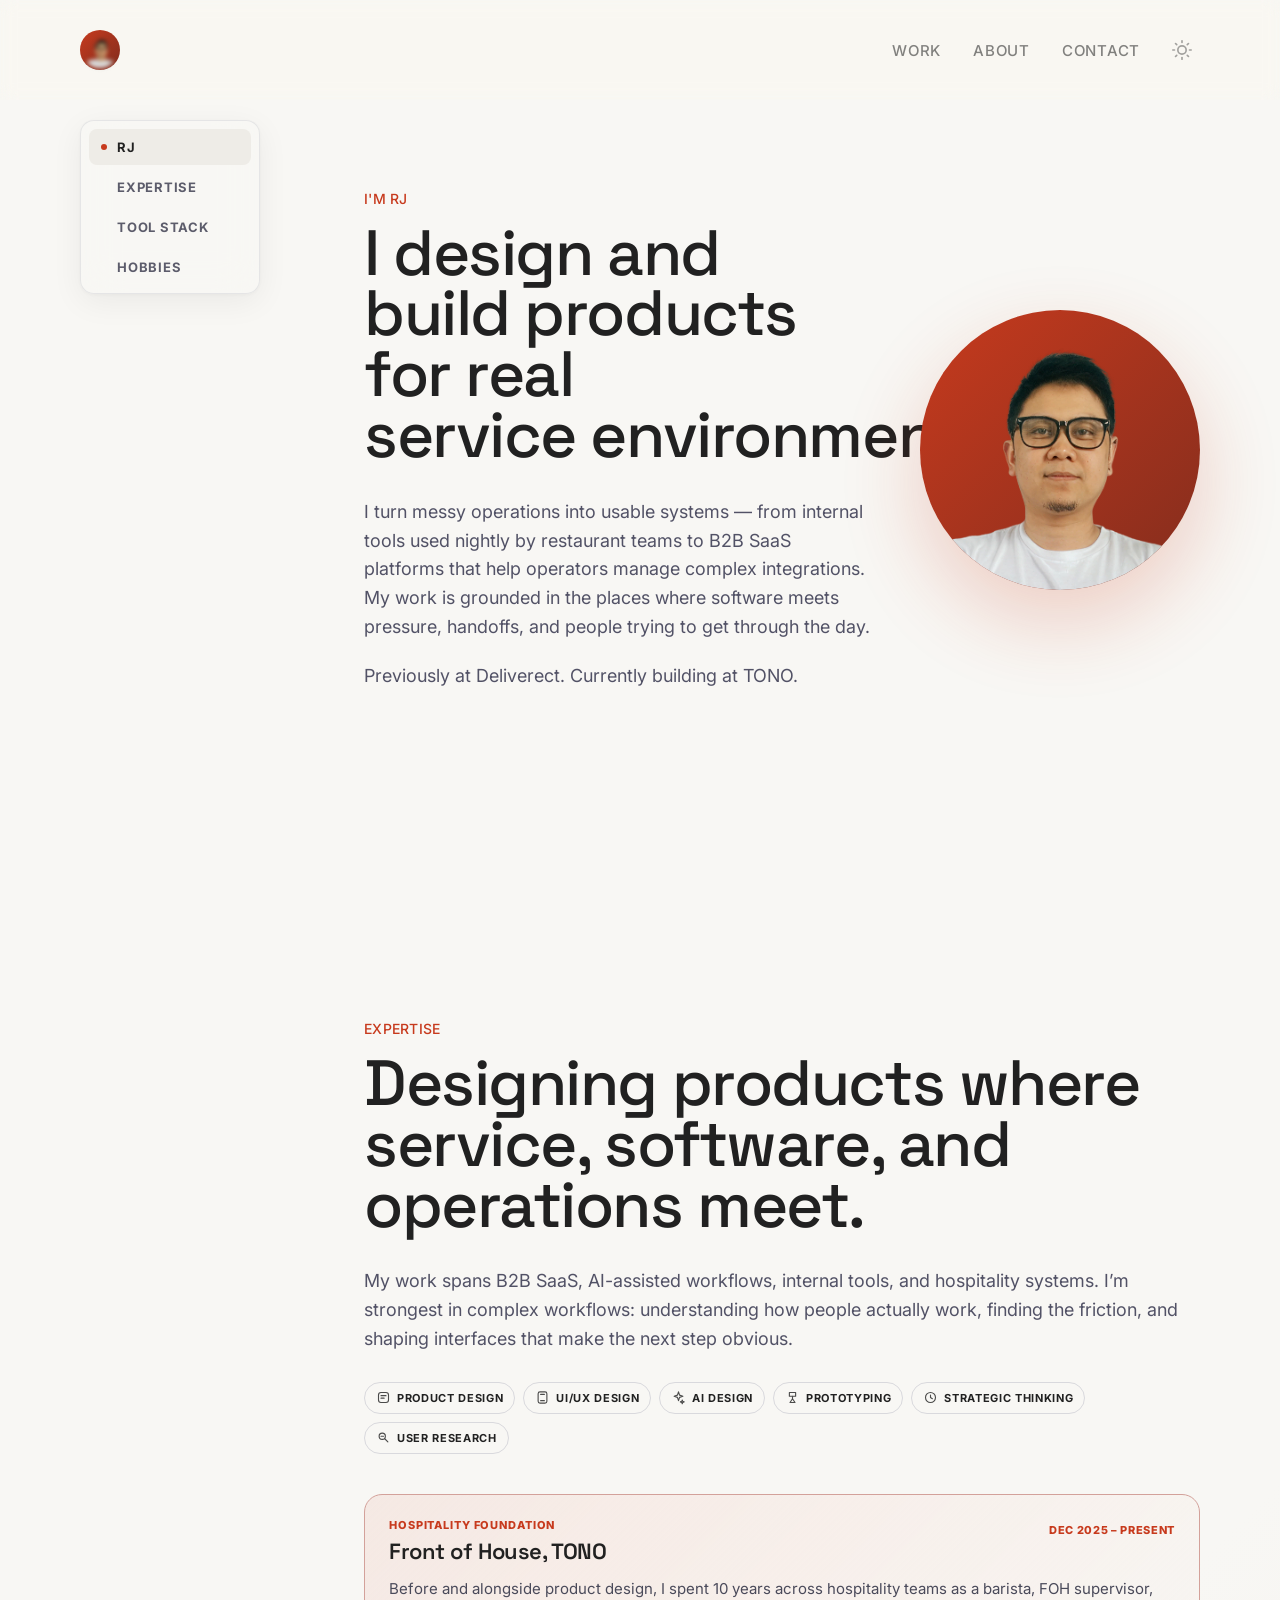
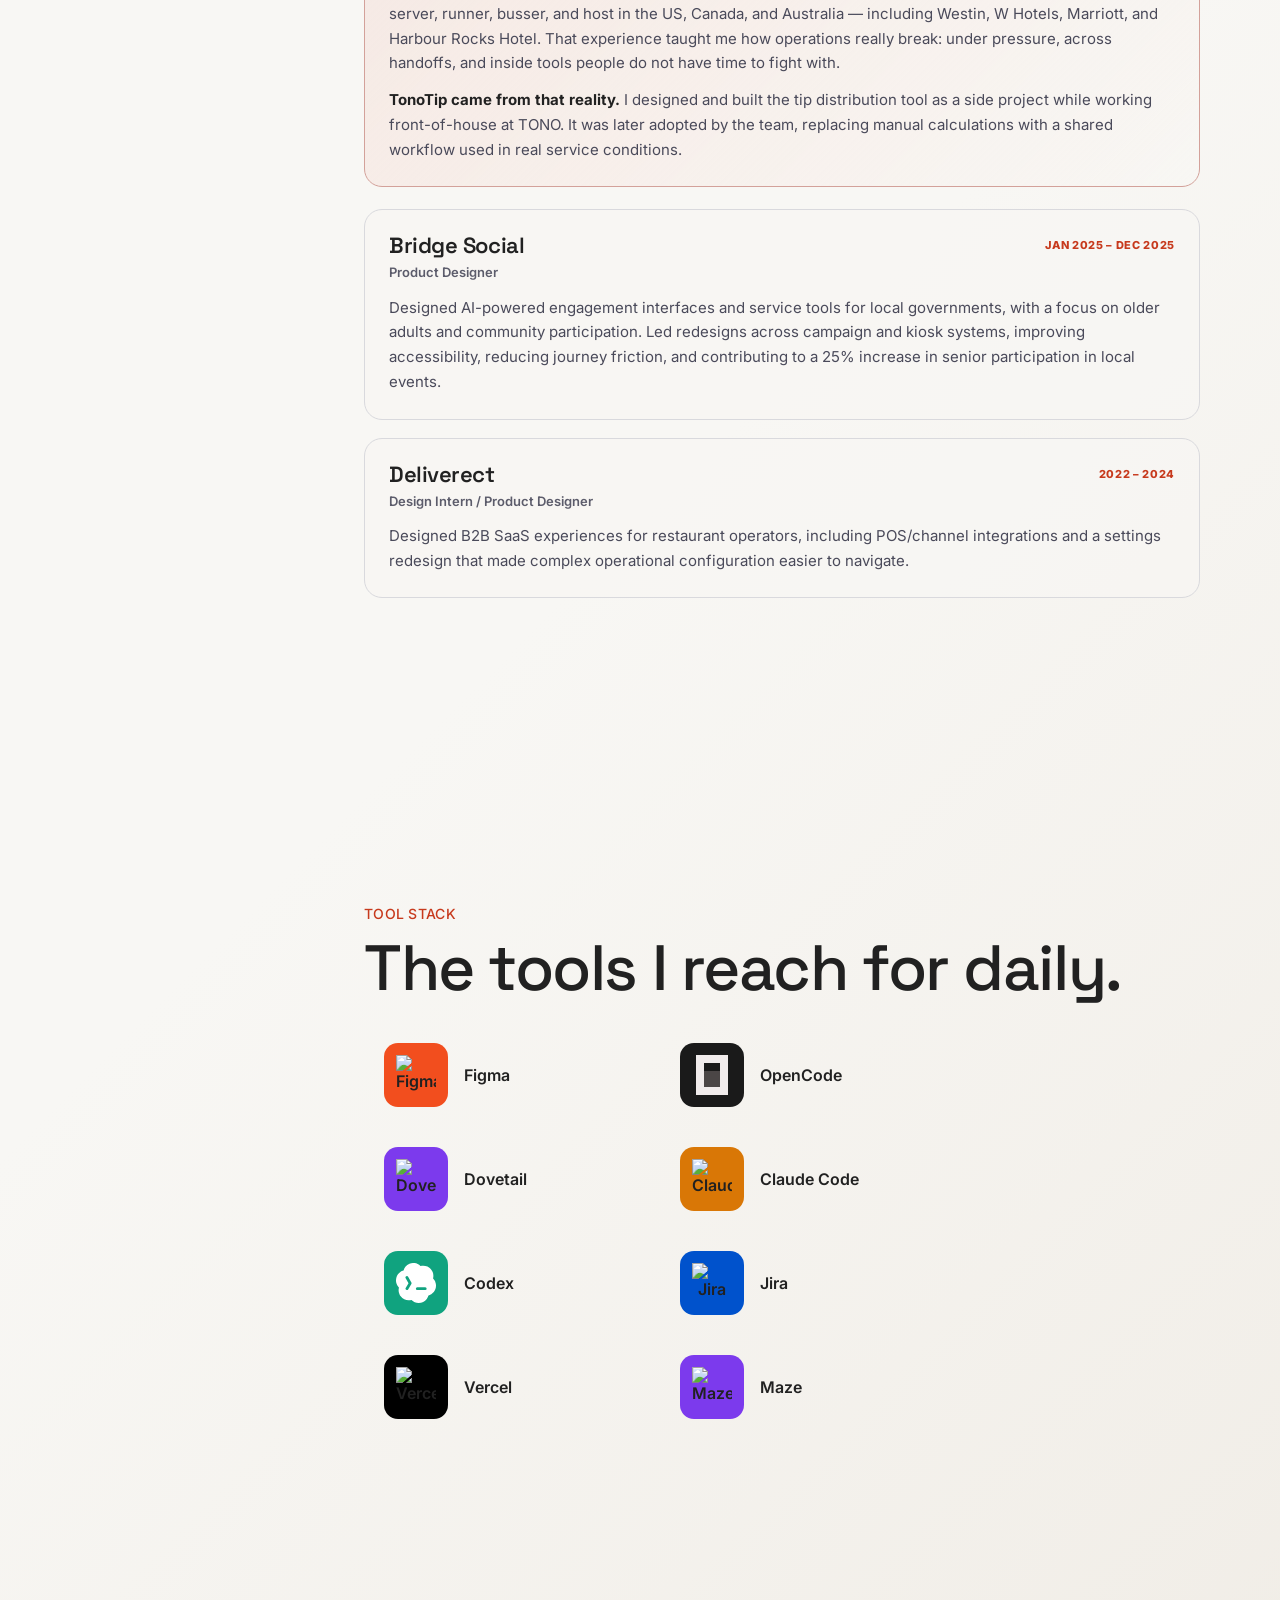
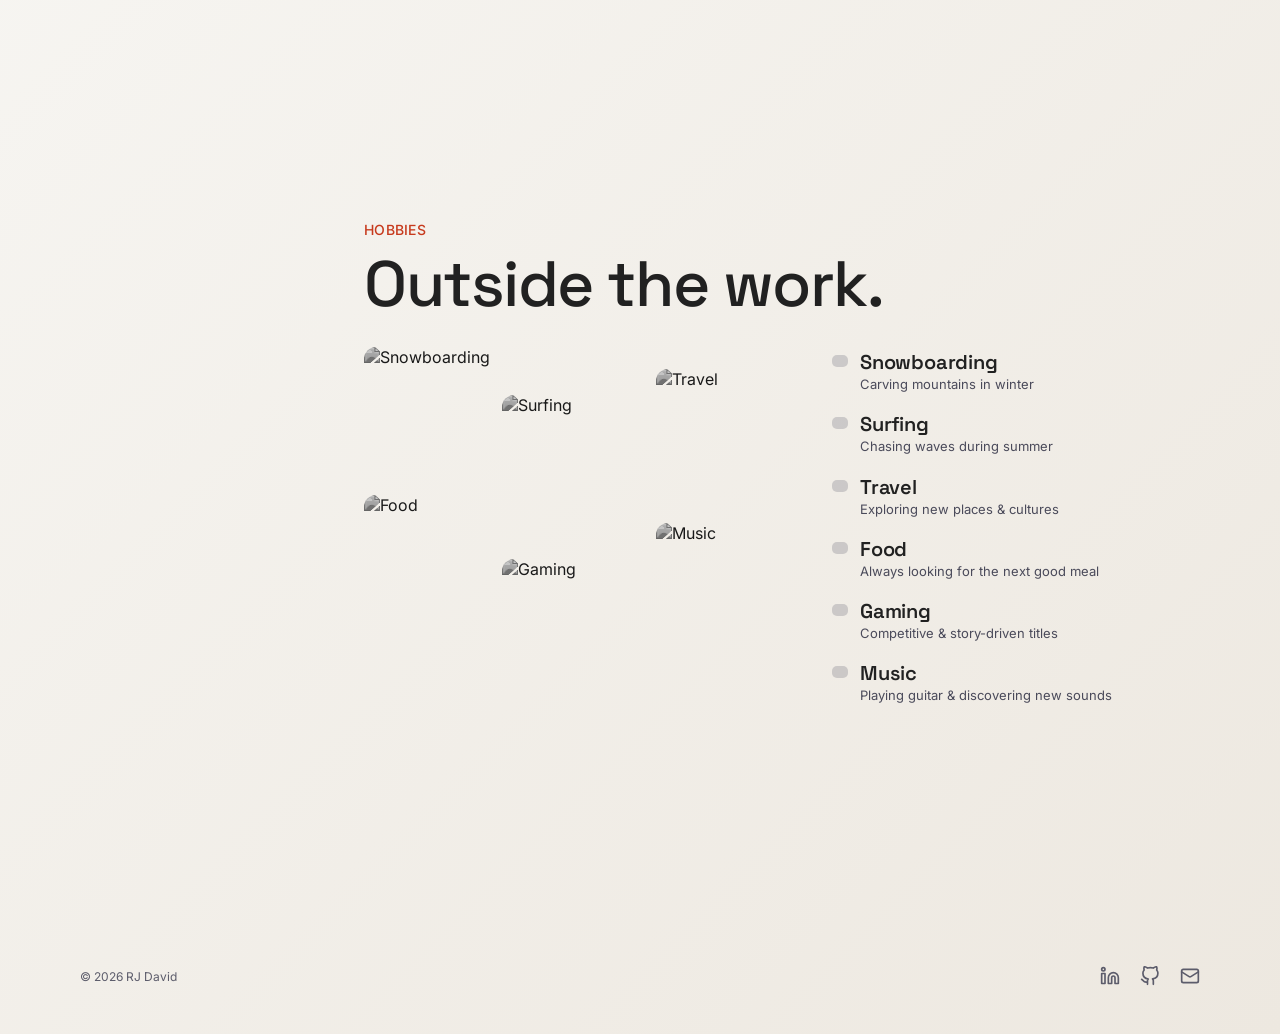
==== about.html @ e8fc6c27 "Add hero wave and blurred about avatar" ====
<!doctype html>
<html lang="en">
<head>
  <meta charset="UTF-8">
  <meta name="viewport" content="width=device-width, initial-scale=1.0">
  <link rel="icon" href="favicon.svg" type="image/svg+xml">
  <title>About — RJ David</title>
  <link rel="preconnect" href="https://fonts.googleapis.com">
  <link href="https://fonts.googleapis.com/css2?family=Space+Grotesk:wght@400;500;700&family=Inter:wght@400;500;600&display=swap" rel="stylesheet">
  <link rel="stylesheet" href="styles.css">
</head>
<body>
  <div class="page-transition" id="pageTransition"></div>

  <nav>
    <a href="index.html" class="nav-avatar nav-avatar-blur" aria-label="Home"><img src="Headshot2.png" alt="RJ David" class="avatar-img"></a>
    <div class="nav-right">
      <ul class="nav-links">
        <li><a href="index.html#work">Work</a></li>
        <li><a href="about.html">About</a></li>
        <li><a href="contact.html">Contact</a></li>
      </ul>
      <button class="theme-toggle" aria-label="Toggle theme">
        <svg class="tt-sun" viewBox="0 0 24 24"><circle cx="12" cy="12" r="5"/><line x1="12" y1="1" x2="12" y2="3"/><line x1="12" y1="21" x2="12" y2="23"/><line x1="1" y1="12" x2="3" y2="12"/><line x1="21" y1="12" x2="23" y2="12"/><line x1="5.64" y1="5.64" x2="4.22" y2="4.22"/><line x1="18.36" y1="5.64" x2="19.78" y2="4.22"/><line x1="5.64" y1="18.36" x2="4.22" y2="19.78"/><line x1="18.36" y1="18.36" x2="19.78" y2="19.78"/></svg>
        <svg class="tt-moon" viewBox="0 0 24 24"><path d="M21 12.79A9 9 0 1 1 11.21 3 7 7 0 0 0 21 12.79z"/></svg>
      </button>
    </div>
  </nav>

  <aside class="sidebar" id="sidebar">
    <div class="sidebar-tabs">
      <button class="tab-item active" data-section="rj">
        <span class="tab-dot"></span>
        RJ
      </button>
      <button class="tab-item" data-section="expertise">
        <span class="tab-dot"></span>
        Expertise
      </button>
      <button class="tab-item" data-section="tool-stack">
        <span class="tab-dot"></span>
        Tool stack
      </button>
      <button class="tab-item" data-section="hobbies">
        <span class="tab-dot"></span>
        Hobbies
      </button>
    </div>
  </aside>
  <div class="sidebar-overlay" id="sidebarOverlay"></div>

  <button class="hamburger" id="hamburger" aria-label="Menu">
    <span></span>
    <span></span>
    <span></span>
  </button>

  <main class="about-content">
    <section id="rj" class="about-section active">
      <div class="about-section-inner about-intro-layout">
        <div class="about-intro-copy">
          <p class="eyebrow reveal">I'm RJ</p>
          <h1 class="about-headline reveal">I design and build products for real service&nbsp;environments.</h1>
          <div class="about-body reveal">
            <p>I turn messy operations into usable systems — from internal tools used nightly by restaurant teams to B2B SaaS platforms that help operators manage complex integrations. My work is grounded in the places where software meets pressure, handoffs, and people trying to get through the day.</p>
            <p>Previously at Deliverect. Currently building at TONO.</p>
          </div>
        </div>
        <div class="about-portrait reveal" aria-hidden="true">
          <img src="Headshot2.png" alt="" class="about-portrait-img">
        </div>
      </div>
    </section>

    <section id="expertise" class="about-section">
      <div class="about-section-inner">
        <p class="eyebrow reveal">Expertise</p>
        <h2 class="section-headline reveal">Designing products where service, software, and operations meet.</h2>
        <div class="about-body reveal">
          <p>My work spans B2B SaaS, AI-assisted workflows, internal tools, and hospitality systems. I’m strongest in complex workflows: understanding how people actually work, finding the friction, and shaping interfaces that make the next step obvious.</p>
        </div>
        <div class="expertise-pills reveal" aria-label="Expertise areas">
          <span class="expertise-pill"><svg class="expertise-pill-icon" viewBox="0 0 24 24" aria-hidden="true"><rect x="4" y="4" width="16" height="16" rx="4"/><path d="M8 9h8M8 13h5"/></svg>Product Design</span>
          <span class="expertise-pill"><svg class="expertise-pill-icon" viewBox="0 0 24 24" aria-hidden="true"><rect x="5" y="3" width="14" height="18" rx="3"/><path d="M9 7h6M9 17h6"/></svg>UI/UX Design</span>
          <span class="expertise-pill"><svg class="expertise-pill-icon" viewBox="0 0 24 24" aria-hidden="true"><path d="M12 3l1.7 5.2L19 10l-5.3 1.8L12 17l-1.7-5.2L5 10l5.3-1.8L12 3z"/><path d="M18 16l.7 2.1L21 19l-2.3.9L18 22l-.7-2.1L15 19l2.3-.9L18 16z"/></svg>AI Design</span>
          <span class="expertise-pill"><svg class="expertise-pill-icon" viewBox="0 0 24 24" aria-hidden="true"><path d="M7 4h10v6H7z"/><path d="M12 10v4M8 20h8M12 14l-4 6M12 14l4 6"/></svg>Prototyping</span>
          <span class="expertise-pill"><svg class="expertise-pill-icon" viewBox="0 0 24 24" aria-hidden="true"><circle cx="12" cy="12" r="8"/><path d="M12 8v4l3 2"/></svg>Strategic Thinking</span>
          <span class="expertise-pill"><svg class="expertise-pill-icon" viewBox="0 0 24 24" aria-hidden="true"><circle cx="10" cy="10" r="5"/><path d="M14 14l5 5M8 10h4"/></svg>User Research</span>
        </div>
        <aside class="hospitality-card reveal">
          <div class="experience-topline">
            <div>
              <p class="experience-kicker">Hospitality Foundation</p>
              <h3>Front of House, TONO</h3>
            </div>
            <span class="experience-date">Dec 2025 – Present</span>
          </div>
          <p>Before and alongside product design, I spent 10 years across hospitality teams as a barista, FOH supervisor, server, runner, busser, and host in the US, Canada, and Australia — including Westin, W Hotels, Marriott, and Harbour Rocks Hotel. That experience taught me how operations really break: under pressure, across handoffs, and inside tools people do not have time to fight with.</p>
          <p><strong>TonoTip came from that reality.</strong> I designed and built the tip distribution tool as a side project while working front-of-house at TONO. It was later adopted by the team, replacing manual calculations with a shared workflow used in real service conditions.</p>
        </aside>
        <div class="experience-stack reveal">
          <article class="experience-card">
            <div class="experience-topline">
              <div>
                <h3>Bridge Social</h3>
                <p class="experience-role">Product Designer</p>
              </div>
              <span class="experience-date">Jan 2025 – Dec 2025</span>
            </div>
            <p>Designed AI-powered engagement interfaces and service tools for local governments, with a focus on older adults and community participation. Led redesigns across campaign and kiosk systems, improving accessibility, reducing journey friction, and contributing to a 25% increase in senior participation in local events.</p>
          </article>
          <article class="experience-card">
            <div class="experience-topline">
              <div>
                <h3>Deliverect</h3>
                <p class="experience-role">Design Intern / Product Designer</p>
              </div>
              <span class="experience-date">2022 – 2024</span>
            </div>
            <p>Designed B2B SaaS experiences for restaurant operators, including POS/channel integrations and a settings redesign that made complex operational configuration easier to navigate.</p>
          </article>
        </div>
      </div>
    </section>

    <section id="tool-stack" class="about-section">
      <div class="about-section-inner">
        <p class="eyebrow reveal">Tool stack</p>
        <h2 class="section-headline reveal">The tools I reach for daily.</h2>
        <div class="tool-grid reveal">
          <div class="tool-card">
            <span class="tool-icon-bg" style="background:#F24E1E">
              <img class="tool-icon" src="https://cdn.simpleicons.org/figma/fff" alt="Figma">
            </span>
            <span>Figma</span>
          </div>
          <div class="tool-card">
            <span class="tool-icon-bg" style="background:#1A1A1A">
              <img src="opencode-logo-dark.svg" class="tool-icon" alt="OpenCode">
            </span>
            <span>OpenCode</span>
          </div>
          <div class="tool-card">
            <span class="tool-icon-bg" style="background:#7C3AED">
              <img class="tool-icon" src="https://cdn.simpleicons.org/dovetail/fff" alt="Dovetail">
            </span>
            <span>Dovetail</span>
          </div>
          <div class="tool-card">
            <span class="tool-icon-bg" style="background:#D97706">
              <img class="tool-icon" src="https://cdn.simpleicons.org/claude/fff" alt="Claude Code">
            </span>
            <span>Claude Code</span>
          </div>
          <div class="tool-card">
            <span class="tool-icon-bg" style="background:#10a37f">
              <svg class="tool-icon" viewBox="0 0 24 24" fill="none">
                <path fill="#fff" fill-rule="evenodd" clip-rule="evenodd" d="M8.086.457a6.105 6.105 0 013.046-.415c1.333.153 2.521.72 3.564 1.7a.117.117 0 00.107.029c1.408-.346 2.762-.224 4.061.366l.063.03.154.076c1.357.703 2.33 1.77 2.918 3.198.278.679.418 1.388.421 2.126a5.655 5.655 0 01-.18 1.631.167.167 0 00.04.155 5.982 5.982 0 011.578 2.891c.385 1.901-.01 3.615-1.183 5.14l-.182.22a6.063 6.063 0 01-2.934 1.851.162.162 0 00-.108.102c-.255.736-.511 1.364-.987 1.992-1.199 1.582-2.962 2.462-4.948 2.451-1.583-.008-2.986-.587-4.21-1.736a.145.145 0 00-.14-.032c-.518.167-1.04.191-1.604.185a5.924 5.924 0 01-2.595-.622 6.058 6.058 0 01-2.146-1.781c-.203-.269-.404-.522-.551-.821a7.74 7.74 0 01-.495-1.283 6.11 6.11 0 01-.017-3.064.166.166 0 00.008-.074.115.115 0 00-.037-.064 5.958 5.958 0 01-1.38-2.202 5.196 5.196 0 01-.333-1.589 6.915 6.915 0 01.188-2.132c.45-1.484 1.309-2.648 2.577-3.493.282-.188.55-.334.802-.438.286-.12.573-.22.861-.304a.129.129 0 00.087-.087A6.016 6.016 0 015.635 2.31C6.315 1.464 7.132.846 8.086.457zm-.804 7.85a.848.848 0 00-1.473.842l1.694 2.965-1.688 2.848a.849.849 0 001.46.864l1.94-3.272a.849.849 0 00.007-.854l-1.94-3.393zm5.446 6.24a.849.849 0 000 1.695h4.848a.849.849 0 000-1.696h-4.848z"/>
              </svg>
            </span>
            <span>Codex</span>
          </div>
          <div class="tool-card">
            <span class="tool-icon-bg" style="background:#0052CC">
              <img class="tool-icon" src="https://cdn.simpleicons.org/jira/fff" alt="Jira">
            </span>
            <span>Jira</span>
          </div>
          <div class="tool-card">
            <span class="tool-icon-bg" style="background:#000">
              <img class="tool-icon" src="https://cdn.simpleicons.org/vercel/fff" alt="Vercel">
            </span>
            <span>Vercel</span>
          </div>
          <div class="tool-card">
            <span class="tool-icon-bg" style="background:#7C3AED">
              <img class="tool-icon" src="https://cdn.simpleicons.org/maze/fff" alt="Maze">
            </span>
            <span>Maze</span>
          </div>
        </div>
      </div>
    </section>

    <section id="hobbies" class="about-section">
      <div class="about-section-inner about-section-inner--wide">
        <p class="eyebrow reveal">Hobbies</p>
        <h2 class="section-headline reveal">Outside the work.</h2>
        <div class="hobby-grid-wrapper reveal">
          <!-- Photo grid -->
          <div class="hobby-photo-grid" id="hobbyGrid">
            <div class="hobby-col">
              <div class="hobby-card" data-id="hobby-1">
                <img src="https://picsum.photos/seed/snowboarding/400/500" alt="Snowboarding" class="hobby-img" loading="lazy">
              </div>
              <div class="hobby-card" data-id="hobby-4">
                <img src="https://picsum.photos/seed/food/400/500" alt="Food" class="hobby-img" loading="lazy">
              </div>
            </div>
            <div class="hobby-col hobby-col--offset1">
              <div class="hobby-card" data-id="hobby-2">
                <img src="https://picsum.photos/seed/surfing/400/500" alt="Surfing" class="hobby-img" loading="lazy">
              </div>
              <div class="hobby-card" data-id="hobby-5">
                <img src="https://picsum.photos/seed/gaming/400/500" alt="Gaming" class="hobby-img" loading="lazy">
              </div>
            </div>
            <div class="hobby-col hobby-col--offset2">
              <div class="hobby-card" data-id="hobby-3">
                <img src="https://picsum.photos/seed/travel/400/500" alt="Travel" class="hobby-img" loading="lazy">
              </div>
              <div class="hobby-card" data-id="hobby-6">
                <img src="https://picsum.photos/seed/music/400/500" alt="Music" class="hobby-img" loading="lazy">
              </div>
            </div>
          </div>
          <!-- Hobby list -->
          <div class="hobby-list" id="hobbyList">
            <div class="hobby-row" data-id="hobby-1">
              <span class="hobby-dot"></span>
              <div class="hobby-row-text">
                <span class="hobby-name">Snowboarding</span>
                <p class="hobby-desc">Carving mountains in winter</p>
              </div>
            </div>
            <div class="hobby-row" data-id="hobby-2">
              <span class="hobby-dot"></span>
              <div class="hobby-row-text">
                <span class="hobby-name">Surfing</span>
                <p class="hobby-desc">Chasing waves during summer</p>
              </div>
            </div>
            <div class="hobby-row" data-id="hobby-3">
              <span class="hobby-dot"></span>
              <div class="hobby-row-text">
                <span class="hobby-name">Travel</span>
                <p class="hobby-desc">Exploring new places &amp; cultures</p>
              </div>
            </div>
            <div class="hobby-row" data-id="hobby-4">
              <span class="hobby-dot"></span>
              <div class="hobby-row-text">
                <span class="hobby-name">Food</span>
                <p class="hobby-desc">Always looking for the next good meal</p>
              </div>
            </div>
            <div class="hobby-row" data-id="hobby-5">
              <span class="hobby-dot"></span>
              <div class="hobby-row-text">
                <span class="hobby-name">Gaming</span>
                <p class="hobby-desc">Competitive &amp; story-driven titles</p>
              </div>
            </div>
            <div class="hobby-row" data-id="hobby-6">
              <span class="hobby-dot"></span>
              <div class="hobby-row-text">
                <span class="hobby-name">Music</span>
                <p class="hobby-desc">Playing guitar &amp; discovering new sounds</p>
              </div>
            </div>
          </div>
        </div>
      </div>
    </section>
  </main>

  <footer>
    <p class="footer-copy">© 2026 RJ David</p>
    <div class="footer-links">
      <a href="https://www.linkedin.com/in/rj-david/" target="_blank" aria-label="LinkedIn">
        <svg viewBox="0 0 24 24" fill="none" stroke="currentColor" stroke-width="2" stroke-linecap="round" stroke-linejoin="round"><path d="M16 8a6 6 0 0 1 6 6v7h-4v-7a2 2 0 0 0-2-2 2 2 0 0 0-2 2v7h-4v-7a6 6 0 0 1 6-6z"/><rect x="2" y="9" width="4" height="12"/><circle cx="4" cy="4" r="2"/></svg>
      </a>
      <a href="https://github.com/rjdavid23" target="_blank" aria-label="GitHub">
        <svg viewBox="0 0 24 24" fill="none" stroke="currentColor" stroke-width="2" stroke-linecap="round" stroke-linejoin="round"><path d="M9 19c-5 1.5-5-2.5-7-3m14 6v-3.87a3.37 3.37 0 0 0-.94-2.61c3.14-.35 6.44-1.54 6.44-7A5.44 5.44 0 0 0 20 4.77 5.07 5.07 0 0 0 19.91 1S18.73.65 16 2.48a13.38 13.38 0 0 0-7 0C6.27.65 5.09 1 5.09 1A5.07 5.07 0 0 0 5 4.77a5.44 5.44 0 0 0-1.5 3.78c0 5.42 3.3 6.61 6.44 7A3.37 3.37 0 0 0 9 18.13V22"/></svg>
      </a>
      <a href="mailto:rj.david@ymail.com" aria-label="Email">
        <svg viewBox="0 0 24 24" fill="none" stroke="currentColor" stroke-width="2" stroke-linecap="round" stroke-linejoin="round"><rect x="2" y="4" width="20" height="16" rx="2"/><path d="m22 7-8.97 5.7a1.94 1.94 0 0 1-2.06 0L2 7"/></svg>
      </a>
    </div>
  </footer>

  <script src="main.js"></script>
</body>
</html>
---- styles.css ----
*, *::before, *::after { box-sizing: border-box; margin: 0; padding: 0; }
:root {
  --primary: #17171c;
  --cohere-black: #0a0a0c;
  --ink: #212121;
  --canvas: #f8f7f4;
  --soft-stone: #eeece7;
  --pale-green: #edfce9;
  --hairline: #d9d9dd;
  --card-border: #f2f2f2;
  --muted: #5c5c6b;
  --slate: #525266;
  --body-muted: #4a4a5a;
  --coral: #c73a1d;
  --on-primary: #ffffff;
  --bg-gradient: linear-gradient(315deg, #ede8e0 0%, transparent 50%);
  --font-display: 'Space Grotesk', 'Inter', system-ui, sans-serif;
  --font-ui: 'Inter', system-ui, sans-serif;
}
[data-theme="dark"] {
  --primary: #e0e0e6;
  --ink: #e8e8ed;
  --canvas: #0d0d0f;
  --soft-stone: #1a1a1e;
  --pale-green: #0a1a14;
  --hairline: #2a2a2e;
  --card-border: #2a2a2e;
  --muted: #9c9cab;
  --slate: #8a8a9e;
  --body-muted: #a0a0b0;
  --coral: #ff5a3a;
  --on-primary: #0d0d0f;
  --bg-gradient: linear-gradient(315deg, #1a1a24 0%, transparent 50%);
}
html { scroll-behavior: smooth; }
body { font-family: var(--font-ui); background-color: var(--canvas); background-image: var(--bg-gradient); color: var(--ink); min-height: 100vh; -webkit-font-smoothing: antialiased; }
::selection { background: var(--primary); color: var(--on-primary); }
a { color: inherit; text-decoration: none; }

.page-transition { position: fixed; inset: 0; background: var(--cohere-black); z-index: 9999; transform: scaleY(0); transform-origin: center; pointer-events: none; }
.page-transition.active { animation: page-in 0.35s cubic-bezier(0.34, 1.56, 0.64, 1) forwards; }
@keyframes page-in { 0% { transform: scaleY(0); } 100% { transform: scaleY(1); } }
nav { position: fixed; top: 0; left: 0; right: 0; z-index: 100; height: 100px; display: flex; align-items: center; justify-content: space-between; padding: 0 80px; background: color-mix(in srgb, var(--canvas) 3%, transparent); backdrop-filter: blur(8px) saturate(180%); -webkit-backdrop-filter: blur(8px) saturate(180%); }
.nav-avatar { display: flex; align-items: center; justify-content: center; width: 40px; height: 40px; border-radius: 50%; background: linear-gradient(135deg, var(--coral), color-mix(in srgb, var(--coral) 60%, var(--primary))); line-height: 0; flex-shrink: 0; }
.avatar-img { width: 36px; height: 36px; border-radius: 50%; object-fit: cover; display: block; }
.nav-avatar-blur .avatar-img { filter: blur(2px); }
.nav-links { display: flex; gap: 32px; list-style: none; align-items: center; }
.nav-links a { font-size: 15px; font-weight: 500; color: var(--ink); opacity: 0.55; transition: opacity 0.2s; text-transform: uppercase; letter-spacing: 0.05em; }
.nav-links a:hover { opacity: 1; }
.nav-back { display: flex; align-items: center; gap: 8px; font-size: 14px; font-weight: 500; color: var(--muted); transition: color 0.2s; text-transform: uppercase; letter-spacing: 0.05em; }
.nav-back:hover { color: var(--ink); }
.nav-back svg { transition: transform 0.2s; }
.nav-back:hover svg { transform: translateX(-4px); }
.nav-right { display: flex; align-items: center; gap: 24px; margin-left: auto; }
.theme-toggle { display: flex; align-items: center; justify-content: center; width: 36px; height: 36px; border-radius: 50%; border: none; background: none; cursor: pointer; color: var(--ink); opacity: 0.4; transition: opacity 0.2s; flex-shrink: 0; position: relative; -webkit-tap-highlight-color: transparent; }
.theme-toggle:hover { opacity: 1; }
.theme-toggle:active { transform: scale(0.86); transition: transform 0.1s; }
.theme-toggle svg { position: absolute; width: 20px; height: 20px; stroke: currentColor; fill: none; stroke-width: 2; stroke-linecap: round; stroke-linejoin: round; }
.tt-sun { transition: opacity 0.4s ease, transform 0.5s cubic-bezier(0.34, 1.56, 0.64, 1); }
.tt-moon { transition: opacity 0.4s ease, transform 0.5s cubic-bezier(0.34, 1.56, 0.64, 1); }
.tt-sun { opacity: 1; transform: scale(1) rotate(0deg); }
.tt-moon { opacity: 0; transform: scale(0.4) rotate(90deg); }
[data-theme="dark"] .tt-sun { opacity: 0; transform: scale(0.4) rotate(-90deg); }
[data-theme="dark"] .tt-moon { opacity: 1; transform: scale(1) rotate(0deg); }

.hero { min-height: 90vh; display: flex; flex-direction: column; justify-content: flex-end; padding: 0 80px 80px; position: relative; }
.hero-grid { max-width: 1200px; }
.hero-copy { padding-bottom: 80px; text-align: left; }
.hero-headline { font-family: var(--font-display); font-size: clamp(40px, 6vw, 64px); font-weight: 500; line-height: 1; letter-spacing: -1.44px; text-transform: uppercase; }
.hero-sub { font-size: 16px; line-height: 1.5; color: var(--slate); margin-top: 20px; max-width: 560px; }
.hero-supporting { font-size: 18px; line-height: 1.5; color: var(--slate); margin-top: 24px; max-width: 600px; }
.wave-hand { display: inline-block; transform-origin: 70% 70%; animation: wave-hand 2.4s ease-in-out infinite; }
.anim-designer { background: linear-gradient(135deg, var(--ink) 0%, var(--coral) 50%, var(--ink) 100%); background-size: 200% auto; -webkit-background-clip: text; -webkit-text-fill-color: transparent; background-clip: text; animation: designer-shimmer 4s ease-in-out infinite; }
@keyframes wave-hand { 0%, 52%, 100% { transform: rotate(0deg); } 8%, 24% { transform: rotate(14deg); } 16%, 32% { transform: rotate(-8deg); } 40% { transform: rotate(7deg); } }
@keyframes designer-shimmer { 0%, 100% { background-position: 0% center; } 50% { background-position: 100% center; } }

.section { padding: 80px 80px 120px; scroll-margin-top: 100px; }
.section-label { font-size: 14px; font-weight: 500; color: var(--muted); text-transform: uppercase; letter-spacing: 0.28px; margin-bottom: 48px; text-align: center; }

.container { max-width: 1200px; margin: 0 auto; }

.projects-grid { display: grid; grid-template-columns: repeat(12, 1fr); gap: 40px; max-width: 1120px; margin: 0 auto; }
.project-card { grid-column: span 12; position: relative; border-radius: 22px; overflow: hidden; display: block; text-decoration: none; background: linear-gradient(180deg, var(--canvas) 0%, var(--soft-stone) 100%); border: 1.5px solid var(--hairline); aspect-ratio: 16 / 9; cursor: pointer; box-shadow: 0 4px 16px rgba(0,0,0,0.04), 0 1px 4px rgba(0,0,0,0.03); transition: transform 0.4s cubic-bezier(0.25, 0.46, 0.45, 0.94), box-shadow 0.4s ease; }
.project-card:hover { transform: translateY(-6px) rotate(-0.4deg); box-shadow: 0 20px 48px rgba(0,0,0,0.13); }
.project-card::before {
  content: '';
  position: absolute;
  inset: 0;
  background-image: url("data:image/svg+xml,%3Csvg viewBox='0 0 256 256' xmlns='http://www.w3.org/2000/svg'%3E%3Cfilter id='n'%3E%3CfeTurbulence type='fractalNoise' baseFrequency='0.65' numOctaves='3' stitchTiles='stitch'/%3E%3C/filter%3E%3Crect width='100%25' height='100%25' filter='url(%23n)'/%3E%3C/svg%3E");
  background-size: 256px 256px;
  opacity: 0.04;
  mix-blend-mode: multiply;
  pointer-events: none;
  z-index: 1;
}
.card-image { position: absolute; inset: 0; width: 100%; height: 100%; display: flex; align-items: center; justify-content: center; z-index: 0; }
.card-image svg { width: 40px; height: 40px; opacity: 0.06; color: var(--ink); }
.mockup-stage { justify-content: flex-end; align-items: flex-end; padding: 72px 64px 42px 42%; perspective: 1100px; }
.mockup-browser { position: relative; width: min(620px, 56vw); aspect-ratio: 1.32; border-radius: 24px; background: #101014; border: 1px solid rgba(255,255,255,0.1); box-shadow: 0 32px 80px rgba(0,0,0,0.26), inset 0 1px 0 rgba(255,255,255,0.08); overflow: hidden; transform: rotateX(4deg) rotateY(-11deg) rotateZ(1deg); transition: transform 0.5s cubic-bezier(0.16, 1, 0.3, 1); }
.project-card:hover .mockup-browser { transform: rotateX(2deg) rotateY(-7deg) rotateZ(0deg) translateY(-10px); }
.mockup-chrome { height: 42px; display: flex; gap: 7px; align-items: center; padding: 0 18px; background: #17171d; border-bottom: 1px solid rgba(255,255,255,0.08); }
.mockup-chrome span { width: 9px; height: 9px; border-radius: 50%; background: rgba(255,255,255,0.28); }
.mockup-sidebar { position: absolute; top: 68px; left: 24px; bottom: 24px; width: 104px; border-radius: 18px; background: #07080b; padding: 22px 18px; display: grid; align-content: start; gap: 14px; }
.mockup-sidebar span { height: 11px; border-radius: 999px; background: rgba(255,255,255,0.24); }
.mockup-settings { position: absolute; top: 78px; left: 156px; right: 28px; display: grid; gap: 14px; }
.mockup-settings span { height: 54px; border-radius: 16px; background: #1f2028; box-shadow: inset 4px 0 0 var(--coral); }
.mockup-floating-card { position: absolute; right: 56px; bottom: 54px; width: 230px; padding: 20px; border-radius: 22px; background: #17171d; border: 1px solid rgba(255,255,255,0.08); box-shadow: 0 24px 60px rgba(0,0,0,0.3); transform: rotateZ(-6deg); display: grid; gap: 12px; transition: transform 0.5s cubic-bezier(0.16, 1, 0.3, 1); }
.project-card:hover .mockup-floating-card { transform: rotateZ(-3deg) translateY(-12px); }
.mockup-floating-card span { height: 14px; border-radius: 999px; background: color-mix(in srgb, var(--coral) 24%, transparent); }
.mockup-floating-card span:first-child { width: 46%; background: var(--coral); }
.mockup-floating-card span:last-child { width: 68%; }
.cs-content { position: absolute; top: 0; left: 0; right: 0; padding: 24px; z-index: 2; }
.cs-pills { display: flex; gap: 6px; flex-wrap: wrap; margin-bottom: 14px; }
.cs-pill { font-family: var(--font-ui); font-size: 10px; font-weight: 500; letter-spacing: 0.05em; padding: 3px 9px; border-radius: 20px; }
.cs-pill:first-child { background: var(--canvas); color: var(--ink); border: 1px solid var(--hairline); }
.cs-pill:not(:first-child) { background: var(--soft-stone); color: var(--slate); border: 1px solid var(--card-border); }
.cs-title { font-family: var(--font-display); font-size: 18px; font-weight: 600; color: var(--ink); line-height: 1.2; letter-spacing: -0.01em; margin-bottom: 10px; }
.cs-desc { font-family: var(--font-ui); font-size: 12px; font-weight: 400; color: var(--body-muted); line-height: 1.55; max-width: 92%; max-height: 0; overflow: hidden; opacity: 0; transition: max-height 0.4s ease, opacity 0.35s ease 0.05s; margin-bottom: 14px; }
.project-card:hover .cs-desc { max-height: 80px; opacity: 1; }
.cs-arrow { position: absolute; bottom: 18px; right: 18px; z-index: 2; width: 32px; height: 32px; border-radius: 50%; background: var(--canvas); border: 1px solid var(--hairline); display: flex; align-items: center; justify-content: center; opacity: 0; transform: scale(0.8) translateY(4px); transition: opacity 0.3s ease 0.1s, transform 0.3s ease 0.1s; }
.cs-arrow svg { width: 14px; height: 14px; stroke: var(--ink); fill: none; stroke-width: 2; stroke-linecap: round; stroke-linejoin: round; }
.project-card:hover .cs-arrow { opacity: 1; transform: scale(1) translateY(0); }

/* ═══ DINER HOVER EFFECTS ═══ */
.card-stamp {
  font-size: 13px; font-weight: 700; letter-spacing: 2px;
  text-transform: uppercase; padding: 4px 10px; border-radius: 3px;
  opacity: 0; pointer-events: none; display: block;
  border: 2px solid;
  font-family: var(--font-display);
  width: fit-content;
}
.card-stamp + .card-stamp {
  margin-top: 10px;
}
.project-card:hover .card-stamp {
  animation: slamStamp 0.5s cubic-bezier(0.22,1,0.36,1) forwards;
}
.project-card:hover .card-stamp + .card-stamp {
  animation-delay: 0.5s;
}
.project-card:hover .card-stamp + .card-stamp + .card-stamp {
  animation-delay: 1s;
}
.card-stamp-second {
  color: #007aff;
  border-color: #007aff;
}

@keyframes slamStamp {
  0% { transform: scale(3); opacity: 0; }
  50% { transform: scale(0.9); opacity: 1; }
  100% { transform: scale(1); opacity: 0.85; }
}

.card-accent {
  position: absolute; top: 0; left: 0;
  width: 5px; height: 100%;
  opacity: 0; z-index: 2;
  transition: opacity 0.35s ease;
  border-radius: 0 3px 3px 0;
}
.project-card:hover .card-accent { opacity: 1; }

.project-card:hover .cs-pill:first-child {
  animation: neonFlicker 0.8s ease-in-out 1;
}
@keyframes neonFlicker {
  0%, 100% { opacity: 1; }
  10% { opacity: 0.3; }
  20% { opacity: 1; text-shadow: 0 0 8px currentColor; }
  30% { opacity: 0.5; }
  50% { opacity: 1; text-shadow: 0 0 6px currentColor; }
  70% { opacity: 1; text-shadow: 0 0 12px currentColor; }
  90% { opacity: 0.4; }
}



.project-hero { padding: 120px 48px 64px; max-width: 1200px; margin: 0 auto; }
.eyebrow { font-size: 14px; font-weight: 500; color: var(--coral); text-transform: uppercase; letter-spacing: 0.28px; margin-bottom: 16px; }
.project-title { font-family: var(--font-display); font-size: clamp(40px, 5vw, 72px); font-weight: 500; line-height: 0.95; letter-spacing: -1.44px; }
.project-subtitle { font-size: 17px; color: var(--slate); max-width: 600px; margin-top: 20px; line-height: 1.6; }
.project-meta { display: flex; gap: 48px; margin-top: 48px; padding-top: 32px; border-top: 1px solid var(--hairline); }
.meta-item label { font-size: 11px; font-weight: 500; text-transform: uppercase; letter-spacing: 0.28px; color: var(--muted); display: block; margin-bottom: 4px; }
.meta-item span { font-size: 14px; font-weight: 500; }

.section-content { padding: 80px 48px; max-width: 1100px; margin: 0 auto; }
.content-block { display: grid; grid-template-columns: 1fr 2fr; gap: 48px; margin-bottom: 64px; }
.content-block .label { font-size: 14px; font-weight: 600; padding-top: 2px; }
.content-block p { font-size: 16px; line-height: 1.7; color: var(--body-muted); }
.content-block strong { color: var(--ink); font-weight: 500; }

.highlight-list { list-style: none; display: flex; flex-direction: column; gap: 12px; }
.highlight-list li { font-size: 15px; line-height: 1.6; color: var(--body-muted); padding-left: 20px; position: relative; }
.highlight-list li::before { content: ''; position: absolute; left: 0; top: 8px; width: 6px; height: 6px; background: var(--primary); border-radius: 50%; }

.screens-grid { display: grid; grid-template-columns: repeat(3, 1fr); gap: 8px; margin: 32px 0; }
.screens-grid.four-col { grid-template-columns: repeat(4, 1fr); }
.screen-card { aspect-ratio: 16/10; background: var(--soft-stone); border: 1px solid var(--card-border); display: flex; align-items: center; justify-content: center; color: var(--muted); font-size: 14px; font-weight: 500; transition: border-color 0.3s; }
.screen-card:hover { border-color: var(--ink); }

.comparison { display: grid; grid-template-columns: 1fr 1fr; gap: 8px; margin: 32px 0; }
.comparison-col { border: 1px solid var(--hairline); padding: 32px; border-radius: 8px; }
.comparison-col h3 { font-size: 12px; font-weight: 600; text-transform: uppercase; letter-spacing: 0.28px; margin-bottom: 16px; }
.comparison-col.before h3 { color: var(--muted); }
.comparison-col.after h3 { color: var(--ink); }
.comparison-col ul { list-style: none; display: flex; flex-direction: column; gap: 10px; }
.comparison-col li { font-size: 14px; color: var(--body-muted); line-height: 1.5; padding-left: 16px; position: relative; }
.comparison-col li::before { content: '\2014'; position: absolute; left: 0; color: var(--muted); }

.impact-grid { display: grid; grid-template-columns: repeat(4, 1fr); gap: 8px; margin: 32px 0; }
.impact-grid.three-col { grid-template-columns: repeat(3, 1fr); }
.impact-item { background: var(--soft-stone); padding: 32px 24px; text-align: center; }
.impact-item .number { font-size: 28px; font-weight: 700; color: var(--ink); margin-bottom: 4px; }
.impact-item .label { font-size: 12px; font-weight: 500; color: var(--muted); text-transform: uppercase; letter-spacing: 0.03em; }

.key-moment { background: var(--pale-green); border-left: 3px solid var(--primary); padding: 28px 32px; margin: 40px 0; }
.key-moment p { font-size: 17px; line-height: 1.6; color: var(--ink); font-style: italic; }

.nav-bottom { display: flex; justify-content: space-between; align-items: center; padding: 32px 48px; border-top: 1px solid var(--hairline); max-width: 1200px; margin: 0 auto; }
.nav-bottom a { font-size: 14px; font-weight: 500; color: var(--muted); transition: color 0.2s; }
.nav-bottom a:hover { color: var(--ink); }

footer { padding: 48px 80px; display: flex; align-items: center; justify-content: space-between; background: transparent; }
.footer-copy { font-size: 12px; font-weight: 400; color: var(--muted); }
.footer-links { display: flex; align-items: center; gap: 20px; }
.footer-links a { font-size: 14px; font-weight: 400; color: var(--muted); transition: color 0.2s; display: flex; }
.footer-links a:hover { color: var(--ink); }
.footer-links svg { width: 20px; height: 20px; }

.about-page { padding: 140px 48px 100px; max-width: 1200px; margin: 0 auto; }
.about-page-inner { max-width: 720px; }
.about-headline { font-family: var(--font-display); font-size: clamp(40px, 6vw, 64px); font-weight: 500; line-height: 0.95; letter-spacing: -1.44px; margin: 16px 0 32px; }
.about-body p { font-size: 18px; line-height: 1.6; color: var(--slate); margin-bottom: 20px; }

.contact-page { min-height: 100vh; padding: 140px 80px 80px; }
.contact-hero { max-width: 1200px; margin: 0 auto; display: grid; grid-template-columns: minmax(280px, 0.85fr) minmax(520px, 1.15fr); gap: 48px; align-items: center; }
.contact-copy { position: relative; }
.contact-title { font-family: var(--font-display); font-size: clamp(44px, 6vw, 76px); font-weight: 500; line-height: 0.92; letter-spacing: -1.8px; max-width: 640px; }
.contact-subtitle { font-size: 17px; line-height: 1.7; color: var(--slate); max-width: 560px; margin-top: 28px; }
.contact-actions { display: flex; flex-wrap: wrap; gap: 12px; margin-top: 32px; }
.contact-action-primary, .contact-action-secondary { display: inline-flex; align-items: center; justify-content: center; min-height: 44px; padding: 0 18px; border-radius: 999px; font-size: 13px; font-weight: 700; letter-spacing: 0.05em; text-transform: uppercase; transition: transform 0.2s, background 0.2s, color 0.2s, border-color 0.2s; }
.contact-action-primary { background: var(--ink); color: var(--canvas); border: 1px solid var(--ink); }
.contact-action-secondary { color: var(--ink); border: 1px solid var(--hairline); }
.contact-action-primary:hover, .contact-action-secondary:hover { transform: translateY(-2px); }
.contact-action-secondary:hover { border-color: var(--ink); }
.contact-panel { position: relative; min-width: 0; padding: 12px; border: 1px solid var(--hairline); border-radius: 28px; background: color-mix(in srgb, var(--canvas) 82%, transparent); box-shadow: 0 24px 80px rgba(0,0,0,0.09), 0 2px 10px rgba(0,0,0,0.04); overflow: hidden; }

.contact-panel-header { position: relative; z-index: 1; display: flex; justify-content: space-between; gap: 16px; padding: 12px 14px 18px; color: var(--muted); font-size: 12px; font-weight: 700; letter-spacing: 0.06em; text-transform: uppercase; }
.calendly-inline-widget { position: relative; z-index: 1; min-width: 320px; height: 700px; border-radius: 18px; overflow: hidden; background: var(--canvas); }

[data-theme="dark"] .contact-panel { box-shadow: 0 24px 80px rgba(0,0,0,0.45), inset 0 1px 0 rgba(255,255,255,0.05); }
[data-theme="dark"] .contact-action-primary { background: var(--ink); color: var(--canvas); }
[data-theme="dark"] .calendly-inline-widget { background: var(--soft-stone); }

.reveal { opacity: 0; transform: translateY(20px); transition: all 0.6s cubic-bezier(0.16, 1, 0.3, 1); }
.reveal.visible { opacity: 1; transform: translateY(0); }

/* ═══ SIDEBAR NAV ═══ */
.sidebar {
  position: fixed;
  top: 120px;
  left: 80px;
  width: 180px;
  background: color-mix(in srgb, var(--canvas) 65%, transparent);
  backdrop-filter: blur(20px) saturate(180%);
  -webkit-backdrop-filter: blur(20px) saturate(180%);
  border-radius: 14px;
  border: 1px solid color-mix(in srgb, var(--hairline) 60%, transparent);
  box-shadow: 0 8px 32px rgba(0,0,0,0.06), 0 1px 4px rgba(0,0,0,0.04);
  z-index: 50;
  display: flex;
  flex-direction: column;
  padding: 8px 0;
}
.sidebar-tabs {
  display: flex;
  flex-direction: column;
  gap: 4px;
  padding: 0 8px;
}
.tab-item {
  display: flex;
  align-items: center;
  gap: 10px;
  padding: 10px 12px;
  border: none;
  background: none;
  cursor: pointer;
  font-family: var(--font-ui);
  font-size: 13px;
  font-weight: 700;
  letter-spacing: 0.06em;
  text-transform: uppercase;
  color: var(--muted);
  transition: color 0.3s, background 0.2s;
  width: 100%;
  text-align: left;
  border-radius: 8px;
  -webkit-tap-highlight-color: transparent;
}
.tab-item:hover {
  color: var(--ink);
  background: var(--soft-stone);
}
.tab-item.active {
  color: var(--ink);
  background: var(--soft-stone);
}
.tab-dot {
  width: 6px;
  height: 6px;
  border-radius: 50%;
  background: transparent;
  flex-shrink: 0;
  transition: background 0.2s, opacity 0.2s;
  opacity: 0;
}
.tab-item.active .tab-dot {
  background: var(--coral);
  opacity: 1;
}

/* ═══ HAMBURGER ═══ */
.hamburger {
  display: none;
  position: fixed;
  top: 20px;
  right: 20px;
  z-index: 110;
  width: 36px;
  height: 36px;
  background: none;
  border: none;
  cursor: pointer;
  flex-direction: column;
  justify-content: center;
  align-items: center;
  gap: 5px;
  padding: 6px;
  -webkit-tap-highlight-color: transparent;
}
.hamburger span {
  display: block;
  width: 20px;
  height: 2px;
  background: var(--ink);
  border-radius: 2px;
  transition: transform 0.3s cubic-bezier(0.16, 1, 0.3, 1), opacity 0.2s;
  transform-origin: center;
}
.hamburger.open span:nth-child(1) {
  transform: translateY(7px) rotate(45deg);
}
.hamburger.open span:nth-child(2) {
  opacity: 0;
}
.hamburger.open span:nth-child(3) {
  transform: translateY(-7px) rotate(-45deg);
}

/* ═══ SIDEBAR OVERLAY ═══ */
.sidebar-overlay {
  display: none;
  position: fixed;
  inset: 0;
  background: rgba(0, 0, 0, 0.3);
  z-index: 49;
  opacity: 0;
  transition: opacity 0.3s;
  pointer-events: none;
}
.sidebar-overlay.open {
  opacity: 1;
  pointer-events: auto;
}

/* ═══ ABOUT CONTENT LAYOUT ═══ */
.about-content {
  margin-left: 284px;
}
.about-section {
  min-height: 100vh;
  display: flex;
  align-items: center;
  padding: 120px 80px;
  scroll-margin-top: 100px;
  opacity: 0.25;
  transition: opacity 0.35s cubic-bezier(0.16, 1, 0.3, 1);
}
.about-section.active {
  opacity: 1;
}
.about-section-inner {
  max-width: 960px;
  width: 100%;
  margin: 0 auto;
}
.about-intro-layout {
  max-width: 960px;
  display: grid;
  grid-template-columns: minmax(0, 1fr) minmax(220px, 280px);
  gap: 48px;
  align-items: center;
}
.about-intro-copy {
  min-width: 0;
}
.about-portrait {
  width: min(280px, 100%);
  aspect-ratio: 1;
  border-radius: 50%;
  background: linear-gradient(135deg, var(--coral) 0%, color-mix(in srgb, var(--coral) 62%, var(--primary)) 100%);
  box-shadow: 0 32px 80px rgba(199,58,29,0.22);
  overflow: hidden;
  justify-self: end;
  transform: translateY(-84px);
}
.about-portrait-img {
  width: 100%;
  height: 100%;
  display: block;
  object-fit: cover;
  object-position: center top;
  transform: scale(1.18) translate(-3%, -4px);
}
.section-headline {
  font-family: var(--font-display);
  font-size: clamp(40px, 6vw, 64px);
  font-weight: 500;
  line-height: 0.95;
  letter-spacing: -1.44px;
  margin: 16px 0 32px;
}

.expertise-pills {
  display: flex;
  flex-wrap: wrap;
  gap: 8px;
  margin: 28px 0 40px;
}
.expertise-pill {
  display: inline-flex;
  align-items: center;
  gap: 6px;
  min-height: 32px;
  padding: 0 11px;
  border: 1px solid var(--hairline);
  border-radius: 999px;
  background: color-mix(in srgb, var(--canvas) 72%, transparent);
  color: var(--ink);
  font-size: 11px;
  font-weight: 700;
  letter-spacing: 0.06em;
  text-transform: uppercase;
}
.expertise-pill-icon {
  width: 15px;
  height: 15px;
  flex-shrink: 0;
  fill: none;
  stroke: currentColor;
  stroke-width: 1.8;
  stroke-linecap: round;
  stroke-linejoin: round;
  opacity: 0.8;
}
.experience-stack {
  display: grid;
  gap: 18px;
  margin-top: 22px;
}
.experience-card,
.hospitality-card {
  border: 1px solid var(--hairline);
  border-radius: 18px;
  background: color-mix(in srgb, var(--canvas) 70%, transparent);
  padding: 24px;
}
.experience-topline {
  display: flex;
  align-items: flex-start;
  justify-content: space-between;
  gap: 24px;
  margin-bottom: 14px;
}
.experience-card h3,
.hospitality-card h3 {
  font-family: var(--font-display);
  font-size: 22px;
  font-weight: 600;
  line-height: 1.05;
  letter-spacing: -0.02em;
  color: var(--ink);
}
.experience-role {
  margin-top: 6px;
  font-size: 13px !important;
  line-height: 1.4 !important;
  color: var(--muted) !important;
  font-weight: 600;
}
.experience-date {
  flex-shrink: 0;
  color: var(--coral);
  font-size: 11px;
  font-weight: 800;
  letter-spacing: 0.06em;
  text-transform: uppercase;
  padding-top: 4px;
}
.experience-card > p,
.hospitality-card > p {
  font-size: 15px;
  line-height: 1.65;
  color: var(--body-muted);
}
.hospitality-card > p + p {
  margin-top: 12px;
}
.hospitality-card strong {
  color: var(--ink);
  font-weight: 700;
}
.hospitality-card {
  margin-top: 16px;
  margin-bottom: 22px;
  border-color: color-mix(in srgb, var(--coral) 35%, var(--hairline));
  background: linear-gradient(135deg, color-mix(in srgb, var(--coral) 8%, transparent), color-mix(in srgb, var(--canvas) 76%, transparent));
}
.experience-kicker {
  margin-bottom: 8px;
  color: var(--coral) !important;
  font-size: 11px !important;
  font-weight: 800;
  letter-spacing: 0.08em;
  line-height: 1.2 !important;
  text-transform: uppercase;
}

[data-theme="dark"] .expertise-pill,
[data-theme="dark"] .experience-card,
[data-theme="dark"] .hospitality-card {
  background: color-mix(in srgb, var(--soft-stone) 72%, transparent);
}

[data-theme="dark"] .project-card { box-shadow: 0 4px 16px rgba(0,0,0,0.25), 0 1px 4px rgba(0,0,0,0.15); }
[data-theme="dark"] .project-card:hover { box-shadow: 0 24px 64px rgba(255,255,255,0.06), 0 8px 24px rgba(255,255,255,0.03), inset 0 1px 0 rgba(255,255,255,0.06); filter: brightness(1.15); }
[data-theme="dark"] .project-card::before {
  mix-blend-mode: screen;
  opacity: 0.06;
}

/* ═══ HOBBY GRID ═══ */
.about-section-inner--wide {
  max-width: 960px;
}
.hobby-grid-wrapper {
  display: flex;
  gap: 40px;
  align-items: flex-start;
}
.hobby-photo-grid {
  display: flex;
  gap: 8px;
  flex-shrink: 0;
}
.hobby-col {
  display: flex;
  flex-direction: column;
  gap: 8px;
}
.hobby-col--offset1 {
  margin-top: 48px;
}
.hobby-col--offset2 {
  margin-top: 22px;
}
.hobby-card {
  border-radius: 12px;
  overflow: hidden;
  cursor: pointer;
  flex-shrink: 0;
  transition: opacity 0.4s ease;
  width: 130px;
  height: 140px;
}
.hobby-col--offset1 .hobby-card {
  width: 146px;
  height: 156px;
}
.hobby-col--offset2 .hobby-card {
  width: 136px;
  height: 146px;
}
.hobby-img {
  display: block;
  width: 100%;
  height: 100%;
  object-fit: cover;
  filter: grayscale(1) brightness(0.77);
  transition: filter 0.5s ease;
}
.hobby-card.is-hovered .hobby-img {
  filter: grayscale(0) brightness(1);
}
.hobby-card.is-dimmed {
  opacity: 0.6;
}

.hobby-list {
  display: flex;
  flex-direction: column;
  gap: 20px;
  padding-top: 4px;
  flex: 1;
  min-width: 0;
}
.hobby-row {
  display: flex;
  align-items: flex-start;
  gap: 12px;
  cursor: pointer;
  transition: opacity 0.3s ease;
}
.hobby-row.is-dimmed {
  opacity: 0.5;
}
.hobby-dot {
  width: 16px;
  height: 12px;
  border-radius: 5px;
  flex-shrink: 0;
  background: var(--muted);
  opacity: 0.25;
  transition: all 0.3s ease;
  margin-top: 4px;
}
.hobby-row.is-hovered .hobby-dot {
  background: var(--coral);
  opacity: 1;
  width: 20px;
}
.hobby-row-text {
  display: flex;
  flex-direction: column;
  gap: 2px;
}
.hobby-name {
  font-family: var(--font-display);
  font-size: 20px;
  font-weight: 600;
  line-height: 1.1;
  letter-spacing: -0.01em;
  color: var(--ink);
  transition: color 0.3s ease;
}
.hobby-desc {
  font-size: 13px;
  line-height: 1.4;
  color: var(--body-muted);
  font-weight: 400;
}

[data-theme="dark"] .hobby-card.is-hovered .hobby-img {
  filter: grayscale(0) brightness(1.15);
}

/* ═══ TOOL GRID ═══ */
.tool-grid {
  display: flex;
  flex-wrap: wrap;
  gap: 16px;
  margin-top: 32px;
}
.tool-card {
  display: flex;
  flex-direction: row;
  align-items: center;
  gap: 16px;
  width: 280px;
  height: 88px;
  padding: 0 20px;
  border-radius: 12px;
  background: transparent;
  font-size: 16px;
  font-weight: 600;
  color: var(--ink);
  transition: all 0.25s ease;
  cursor: default;
  text-align: center;
}
.tool-card:hover {
  transform: translateY(-6px) rotate(-0.4deg);
  box-shadow: 0 20px 48px rgba(0,0,0,0.13);
}
.tool-icon-bg {
  width: 64px;
  height: 64px;
  border-radius: 14px;
  display: flex;
  align-items: center;
  justify-content: center;
  flex-shrink: 0;
}
.tool-icon {
  width: 40px;
  height: 40px;
  flex-shrink: 0;
  display: block;
}
.tool-card:hover .tool-icon-bg {
  filter: brightness(1.15);
}

[data-theme="dark"] .tool-card:hover {
  box-shadow: 0 24px 64px rgba(255,255,255,0.06), 0 8px 24px rgba(255,255,255,0.03), inset 0 1px 0 rgba(255,255,255,0.06);
  filter: brightness(1.15);
}
[data-theme="dark"] .tool-card:hover .tool-icon-bg {
  filter: brightness(1.3);
}

@media (max-width: 768px) {
  .tool-grid {
    gap: 12px;
    justify-content: center;
  }
  .tool-card {
    width: 220px;
    height: 72px;
    font-size: 14px;
    gap: 12px;
    padding: 0 16px;
  }
  .tool-icon-bg {
    width: 48px;
    height: 48px;
    border-radius: 11px;
  }
  .tool-icon {
    width: 30px;
    height: 30px;
  }
}

@media (max-width: 480px) {
  .tool-grid {
    gap: 10px;
    justify-content: center;
  }
  .tool-card {
    width: 180px;
    height: 64px;
    font-size: 13px;
    gap: 10px;
    padding: 0 12px;
  }
  .tool-icon-bg {
    width: 40px;
    height: 40px;
    border-radius: 9px;
  }
  .tool-icon {
    width: 24px;
    height: 24px;
  }
  .tool-icon {
    width: 60px;
    height: 60px;
  }
}

@media (max-width: 1024px) {
  .hero-headline { font-size: clamp(48px, 6vw, 72px); }
  .about-intro-layout { grid-template-columns: minmax(0, 1fr) minmax(200px, 240px); gap: 32px; }
  .impact-grid, .impact-grid.three-col { grid-template-columns: repeat(2, 1fr); }
}

@media (max-width: 768px) {
  nav { padding: 0 24px; }
  .nav-links { gap: 12px; }
  .nav-links a { font-size: 13px; }
  .announcement-bar { padding: 8px 24px; font-size: 11px; }
  .hero { padding: 0 24px 60px; }
  .hero-copy { padding-bottom: 40px; }
  .hero-headline { font-size: clamp(40px, 12vw, 56px); letter-spacing: -1.2px; }
  .hero-sub { max-width: 100%; }
  .hero-supporting { max-width: 100%; }
  .section { padding: 80px 24px; }
  .section-label { margin-bottom: 32px; }
  .about-page { padding: 120px 24px 80px; }
  .about-intro-layout { grid-template-columns: 1fr; gap: 32px; }
  .about-portrait { width: min(240px, 68vw); justify-self: start; order: -1; }
  .about-body p { font-size: 17px; }
  .contact-page { padding: 120px 24px 56px; }
  .contact-hero { grid-template-columns: 1fr; gap: 32px; }
  .contact-title { font-size: clamp(40px, 12vw, 58px); letter-spacing: -1.2px; }
  .contact-subtitle { font-size: 16px; margin-top: 22px; }
  .contact-panel { border-radius: 22px; padding: 8px; }
  .contact-panel-header { padding: 10px 10px 14px; }
  .calendly-inline-widget { min-width: 0; height: 680px; border-radius: 16px; }
  footer { flex-direction: column; gap: 16px; text-align: center; padding: 24px 24px; }
  .project-hero { padding: 100px 24px 48px; }
  .project-title { font-size: clamp(32px, 8vw, 40px); }
  .project-subtitle { max-width: 100%; }
  .section-content { padding: 48px 24px; }
  .content-block { grid-template-columns: 1fr; gap: 12px; margin-bottom: 40px; }
  .screens-grid, .screens-grid.four-col { grid-template-columns: 1fr; }
  .comparison { grid-template-columns: 1fr; }
  .impact-grid, .impact-grid.three-col { grid-template-columns: repeat(2, 1fr); }
  .project-meta { flex-wrap: wrap; gap: 24px; }
  .nav-bottom { flex-direction: column; gap: 16px; text-align: center; padding: 24px; }
  .projects-grid { gap: 20px; }
  .project-card { aspect-ratio: 4 / 5; border-radius: 22px; }
  .mockup-stage { align-items: flex-end; justify-content: center; padding: 180px 18px 28px; }
  .mockup-browser { width: min(560px, 92vw); border-radius: 20px; transform: rotateX(3deg) rotateY(-5deg) rotateZ(1deg); }
  .mockup-floating-card { right: 24px; bottom: 34px; width: 190px; }
  .cs-content { padding: 16px 20px 24px; }
  .cs-title { font-size: 16px; }
}

@media (max-width: 480px) {
  nav { padding: 0 16px; }
  .nav-links { gap: 8px; }
  .nav-links a { font-size: 11px; }
  .hero { padding: 0 16px 48px; }
  .hero-headline { font-size: clamp(32px, 14vw, 40px); }
  .hero-sub { font-size: 15px; }
  .section { padding: 60px 16px; }
  .about-page { padding: 100px 16px 60px; }
  .about-portrait { width: min(220px, 68vw); }
  .about-body p { font-size: 16px; }
  .contact-page { padding: 104px 16px 40px; }
  .contact-title { font-size: clamp(36px, 13vw, 46px); }
  .contact-actions { flex-direction: column; align-items: stretch; }
  .contact-action-primary, .contact-action-secondary { width: 100%; }
  .contact-panel-header { flex-direction: column; gap: 4px; }
  .calendly-inline-widget { height: 650px; }
  .project-hero { padding: 80px 16px 32px; }
  .section-content { padding: 32px 16px; }
  .impact-grid, .impact-grid.three-col { grid-template-columns: 1fr; }
  .nav-bottom { padding: 16px; }
  .nav-bottom a { font-size: 13px; }
  .projects-grid { gap: 16px; }
  .project-card { aspect-ratio: 3 / 4; }
  .mockup-stage { padding: 170px 12px 24px; }
  .mockup-browser { width: 108vw; min-width: 360px; }
  .mockup-sidebar { width: 78px; left: 18px; }
  .mockup-settings { left: 112px; right: 18px; }
  .mockup-settings span { height: 44px; }
  .mockup-floating-card { width: 160px; right: 16px; }
  footer { padding: 24px 16px; }
  .cs-content { padding: 12px 16px 24px; }
  .cs-title { font-size: 15px; }
}

/* ═══ SIDEBAR RESPONSIVE ═══ */
@media (max-width: 768px) {
  .sidebar {
    top: 0;
    left: 0;
    height: 100vh;
    border-radius: 0;
    box-shadow: none;
    padding: 100px 0 24px;
    transform: translateX(-100%);
    transition: transform 0.4s cubic-bezier(0.16, 1, 0.3, 1);
  }
  .sidebar.open {
    transform: translateX(0);
  }
  .sidebar-overlay {
    display: block;
  }
  .hamburger {
    display: flex;
  }
  .about-content {
    margin-left: 0;
  }
  .about-section {
    padding: 100px 24px 80px;
    min-height: 90vh;
  }
  #expertise.about-section {
    align-items: flex-start;
  }
  .expertise-pills {
    gap: 8px;
    margin: 24px 0 32px;
  }
  .expertise-pill {
    min-height: 32px;
    padding: 0 12px;
    font-size: 11px;
  }
  .experience-card,
  .hospitality-card {
    padding: 20px;
    border-radius: 16px;
  }
  .experience-topline {
    flex-direction: column;
    gap: 8px;
  }
  .experience-date {
    padding-top: 0;
  }
  .experience-card h3,
  .hospitality-card h3 {
    font-size: 20px;
  }
  .hobby-grid-wrapper {
    flex-direction: column;
    gap: 32px;
  }
  .hobby-photo-grid {
    overflow-x: auto;
    padding-bottom: 4px;
    -webkit-overflow-scrolling: touch;
  }
  .hobby-card,
  .hobby-col--offset1 .hobby-card,
  .hobby-col--offset2 .hobby-card {
    width: 100px;
    height: 110px;
  }
  .hobby-col--offset1 {
    margin-top: 32px;
  }
  .hobby-col--offset2 {
    margin-top: 14px;
  }
  .hobby-name {
    font-size: 17px;
  }
}
@media (max-width: 480px) {
  .about-section {
    padding: 80px 16px 60px;
  }
  .experience-card,
  .hospitality-card {
    padding: 18px;
  }
  .experience-card > p,
  .hospitality-card > p {
    font-size: 14px;
  }
  .hobby-card,
  .hobby-col--offset1 .hobby-card,
  .hobby-col--offset2 .hobby-card {
    width: 80px;
    height: 90px;
  }
  .hobby-col--offset1 {
    margin-top: 24px;
  }
  .hobby-col--offset2 {
    margin-top: 10px;
  }
  .hobby-name {
    font-size: 15px;
  }
  .hobby-desc {
    font-size: 11px;
  }
  .hobby-list {
    gap: 16px;
  }
}
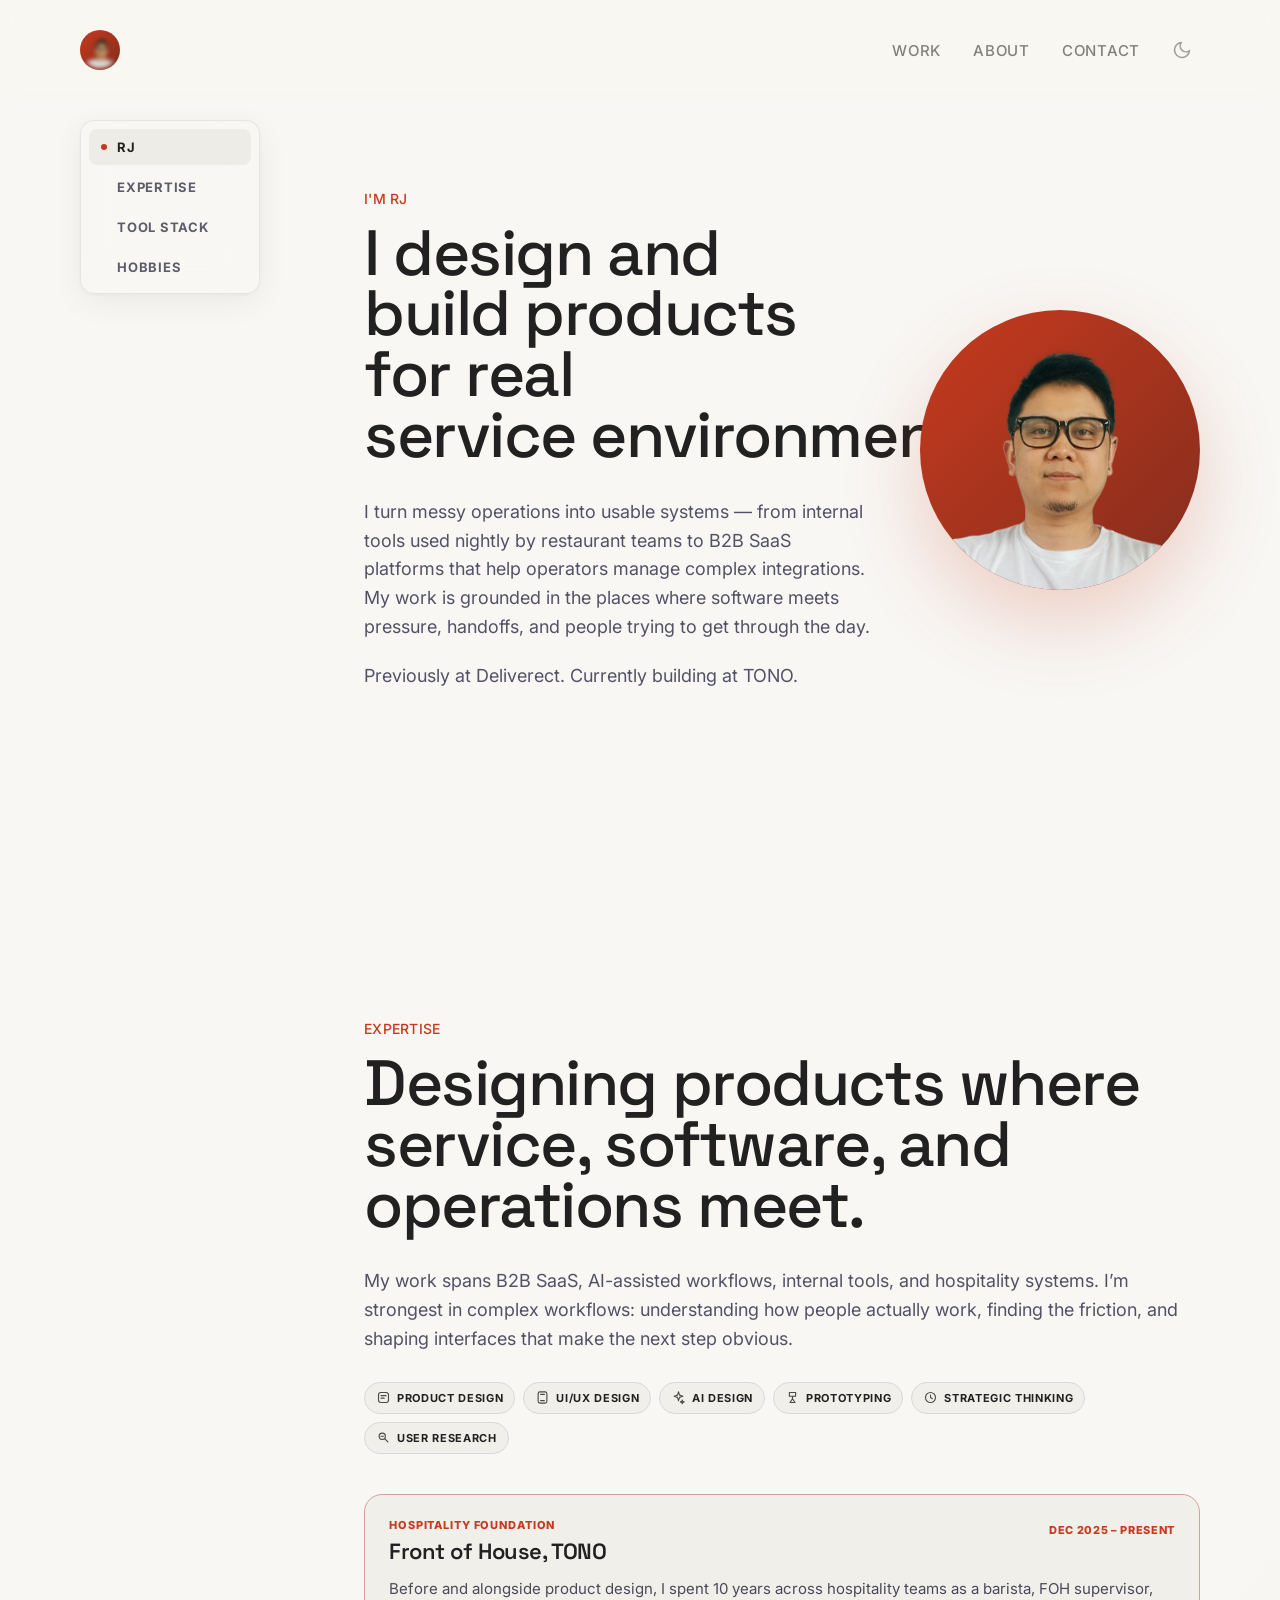
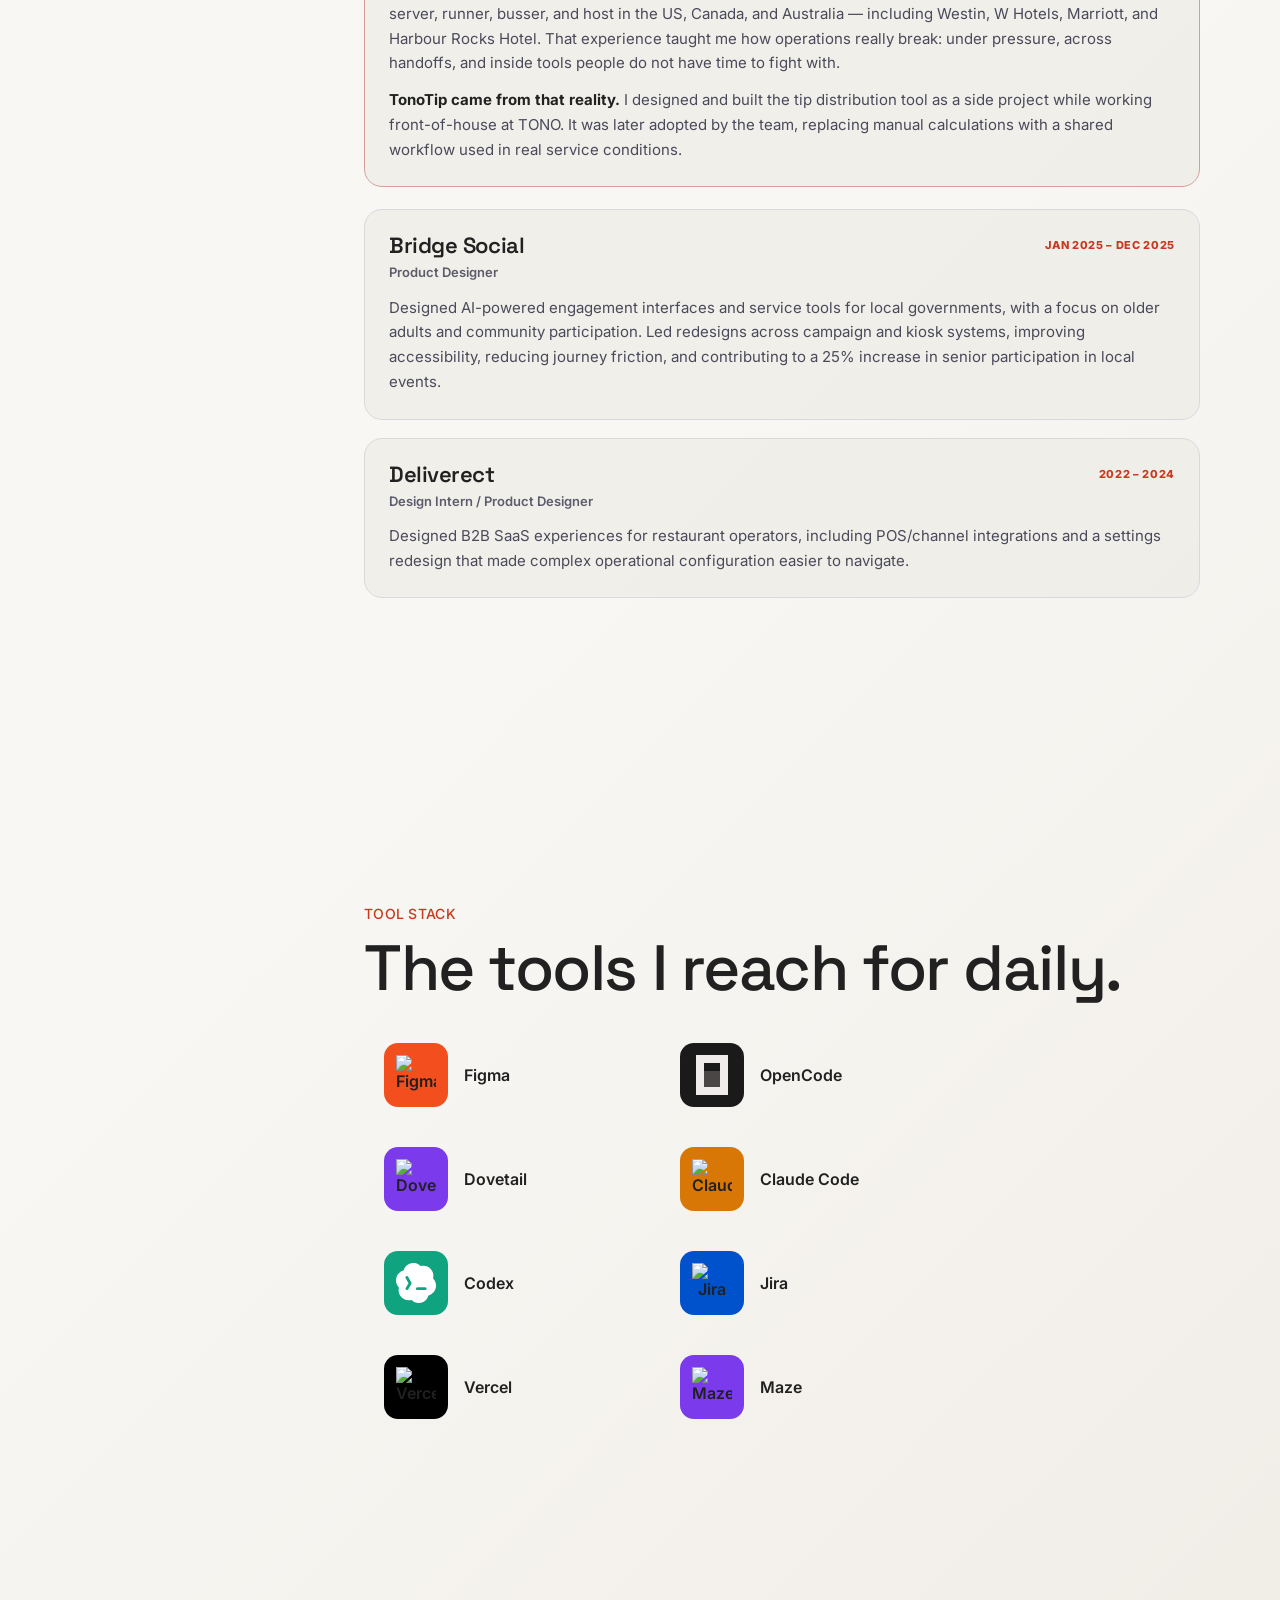
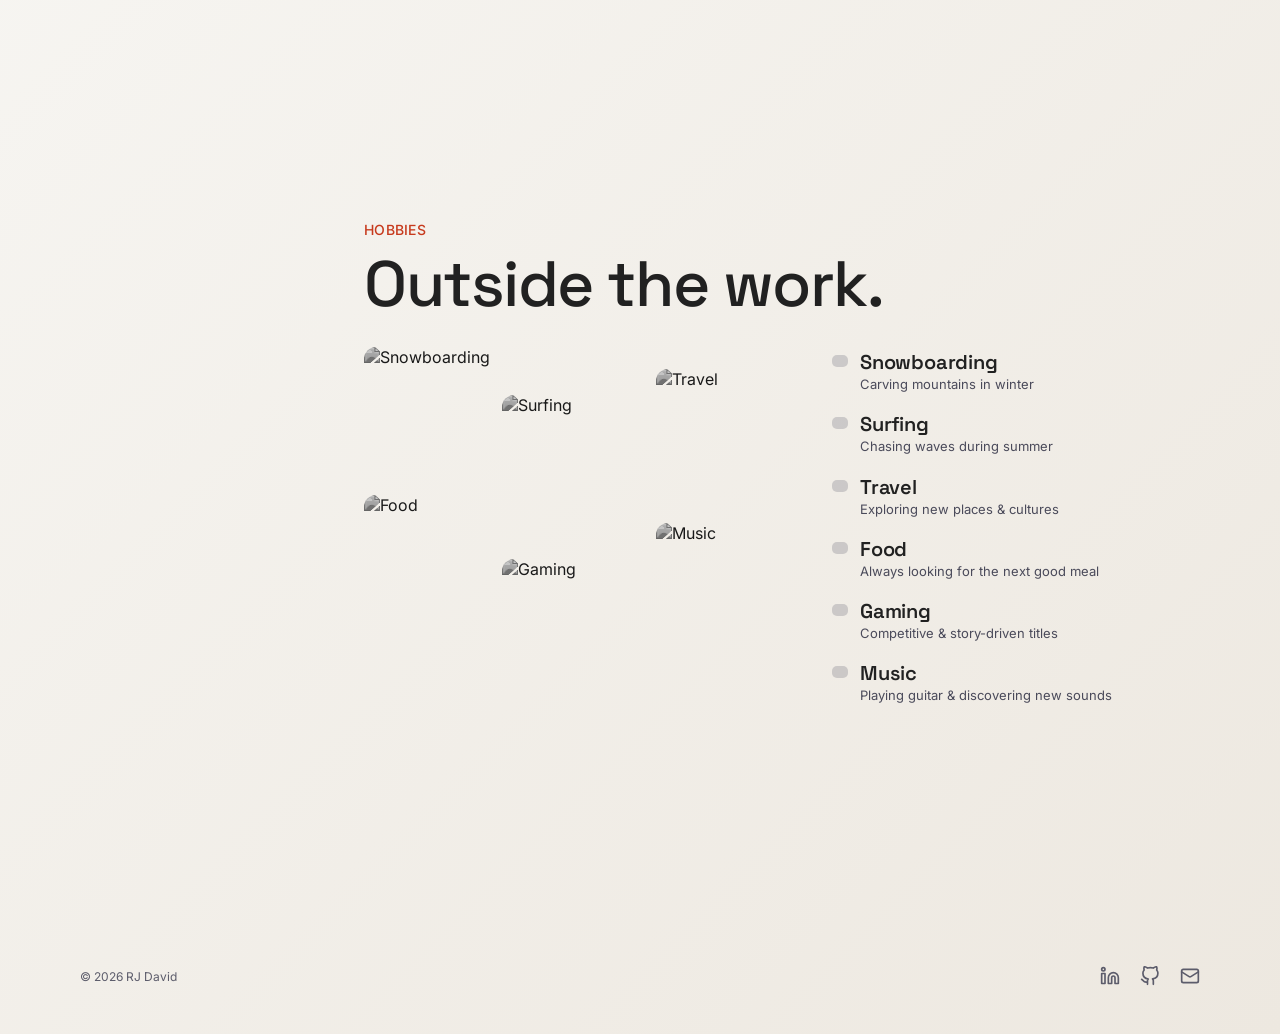
==== commit 576dc994: "Fix mobile layout: hamburger in nav, card stamps always visible, center portrait on about page" ====
--- a/about.html
+++ b/about.html
@@ -14,6 +14,11 @@
 
   <nav>
     <a href="index.html" class="nav-avatar nav-avatar-blur" aria-label="Home"><img src="Headshot2.png" alt="RJ David" class="avatar-img"></a>
+    <button class="hamburger" id="hamburger" aria-label="Menu">
+      <span></span>
+      <span></span>
+      <span></span>
+    </button>
     <div class="nav-right">
       <ul class="nav-links">
         <li><a href="index.html#work">Work</a></li>
@@ -48,12 +53,6 @@
     </div>
   </aside>
   <div class="sidebar-overlay" id="sidebarOverlay"></div>
-
-  <button class="hamburger" id="hamburger" aria-label="Menu">
-    <span></span>
-    <span></span>
-    <span></span>
-  </button>
 
   <main class="about-content">
     <section id="rj" class="about-section active">
--- a/styles.css
+++ b/styles.css
@@ -1,7 +1,24 @@
 *, *::before, *::after { box-sizing: border-box; margin: 0; padding: 0; }
 :root {
+  --primary: #e0e0e6;
+  --cohere-black: #0a0a0c;
+  --ink: #e8e8ed;
+  --canvas: #0d0d0f;
+  --soft-stone: #1a1a1e;
+  --pale-green: #0a1a14;
+  --hairline: #2a2a2e;
+  --card-border: #2a2a2e;
+  --muted: #9c9cab;
+  --slate: #8a8a9e;
+  --body-muted: #a0a0b0;
+  --coral: #ff5a3a;
+  --on-primary: #0d0d0f;
+  --bg-gradient: linear-gradient(315deg, #1a1a24 0%, transparent 50%);
+  --font-display: 'Space Grotesk', 'Inter', system-ui, sans-serif;
+  --font-ui: 'Inter', system-ui, sans-serif;
+}
+[data-theme="light"] {
   --primary: #17171c;
-  --cohere-black: #0a0a0c;
   --ink: #212121;
   --canvas: #f8f7f4;
   --soft-stone: #eeece7;
@@ -14,23 +31,6 @@
   --coral: #c73a1d;
   --on-primary: #ffffff;
   --bg-gradient: linear-gradient(315deg, #ede8e0 0%, transparent 50%);
-  --font-display: 'Space Grotesk', 'Inter', system-ui, sans-serif;
-  --font-ui: 'Inter', system-ui, sans-serif;
-}
-[data-theme="dark"] {
-  --primary: #e0e0e6;
-  --ink: #e8e8ed;
-  --canvas: #0d0d0f;
-  --soft-stone: #1a1a1e;
-  --pale-green: #0a1a14;
-  --hairline: #2a2a2e;
-  --card-border: #2a2a2e;
-  --muted: #9c9cab;
-  --slate: #8a8a9e;
-  --body-muted: #a0a0b0;
-  --coral: #ff5a3a;
-  --on-primary: #0d0d0f;
-  --bg-gradient: linear-gradient(315deg, #1a1a24 0%, transparent 50%);
 }
 html { scroll-behavior: smooth; }
 body { font-family: var(--font-ui); background-color: var(--canvas); background-image: var(--bg-gradient); color: var(--ink); min-height: 100vh; -webkit-font-smoothing: antialiased; }
@@ -60,8 +60,8 @@
 .tt-moon { transition: opacity 0.4s ease, transform 0.5s cubic-bezier(0.34, 1.56, 0.64, 1); }
 .tt-sun { opacity: 1; transform: scale(1) rotate(0deg); }
 .tt-moon { opacity: 0; transform: scale(0.4) rotate(90deg); }
-[data-theme="dark"] .tt-sun { opacity: 0; transform: scale(0.4) rotate(-90deg); }
-[data-theme="dark"] .tt-moon { opacity: 1; transform: scale(1) rotate(0deg); }
+[data-theme="light"] .tt-sun { opacity: 0; transform: scale(0.4) rotate(-90deg); }
+[data-theme="light"] .tt-moon { opacity: 1; transform: scale(1) rotate(0deg); }
 
 .hero { min-height: 90vh; display: flex; flex-direction: column; justify-content: flex-end; padding: 0 80px 80px; position: relative; }
 .hero-grid { max-width: 1200px; }
@@ -250,9 +250,9 @@
 .contact-panel-header { position: relative; z-index: 1; display: flex; justify-content: space-between; gap: 16px; padding: 12px 14px 18px; color: var(--muted); font-size: 12px; font-weight: 700; letter-spacing: 0.06em; text-transform: uppercase; }
 .calendly-inline-widget { position: relative; z-index: 1; min-width: 320px; height: 700px; border-radius: 18px; overflow: hidden; background: var(--canvas); }
 
-[data-theme="dark"] .contact-panel { box-shadow: 0 24px 80px rgba(0,0,0,0.45), inset 0 1px 0 rgba(255,255,255,0.05); }
-[data-theme="dark"] .contact-action-primary { background: var(--ink); color: var(--canvas); }
-[data-theme="dark"] .calendly-inline-widget { background: var(--soft-stone); }
+[data-theme="light"] .contact-panel { box-shadow: 0 24px 80px rgba(0,0,0,0.45), inset 0 1px 0 rgba(255,255,255,0.05); }
+[data-theme="light"] .contact-action-primary { background: var(--ink); color: var(--canvas); }
+[data-theme="light"] .calendly-inline-widget { background: var(--soft-stone); }
 
 .reveal { opacity: 0; transform: translateY(20px); transition: all 0.6s cubic-bezier(0.16, 1, 0.3, 1); }
 .reveal.visible { opacity: 1; transform: translateY(0); }
@@ -325,10 +325,6 @@
 /* ═══ HAMBURGER ═══ */
 .hamburger {
   display: none;
-  position: fixed;
-  top: 20px;
-  right: 20px;
-  z-index: 110;
   width: 36px;
   height: 36px;
   background: none;
@@ -339,6 +335,7 @@
   align-items: center;
   gap: 5px;
   padding: 6px;
+  flex-shrink: 0;
   -webkit-tap-highlight-color: transparent;
 }
 .hamburger span {
@@ -539,15 +536,15 @@
   text-transform: uppercase;
 }
 
-[data-theme="dark"] .expertise-pill,
-[data-theme="dark"] .experience-card,
-[data-theme="dark"] .hospitality-card {
+[data-theme="light"] .expertise-pill,
+[data-theme="light"] .experience-card,
+[data-theme="light"] .hospitality-card {
   background: color-mix(in srgb, var(--soft-stone) 72%, transparent);
 }
 
-[data-theme="dark"] .project-card { box-shadow: 0 4px 16px rgba(0,0,0,0.25), 0 1px 4px rgba(0,0,0,0.15); }
-[data-theme="dark"] .project-card:hover { box-shadow: 0 24px 64px rgba(255,255,255,0.06), 0 8px 24px rgba(255,255,255,0.03), inset 0 1px 0 rgba(255,255,255,0.06); filter: brightness(1.15); }
-[data-theme="dark"] .project-card::before {
+[data-theme="light"] .project-card { box-shadow: 0 4px 16px rgba(0,0,0,0.25), 0 1px 4px rgba(0,0,0,0.15); }
+[data-theme="light"] .project-card:hover { box-shadow: 0 24px 64px rgba(255,255,255,0.06), 0 8px 24px rgba(255,255,255,0.03), inset 0 1px 0 rgba(255,255,255,0.06); filter: brightness(1.15); }
+[data-theme="light"] .project-card::before {
   mix-blend-mode: screen;
   opacity: 0.06;
 }
@@ -663,7 +660,7 @@
   font-weight: 400;
 }
 
-[data-theme="dark"] .hobby-card.is-hovered .hobby-img {
+[data-theme="light"] .hobby-card.is-hovered .hobby-img {
   filter: grayscale(0) brightness(1.15);
 }
 
@@ -714,11 +711,11 @@
   filter: brightness(1.15);
 }
 
-[data-theme="dark"] .tool-card:hover {
+[data-theme="light"] .tool-card:hover {
   box-shadow: 0 24px 64px rgba(255,255,255,0.06), 0 8px 24px rgba(255,255,255,0.03), inset 0 1px 0 rgba(255,255,255,0.06);
   filter: brightness(1.15);
 }
-[data-theme="dark"] .tool-card:hover .tool-icon-bg {
+[data-theme="light"] .tool-card:hover .tool-icon-bg {
   filter: brightness(1.3);
 }
 
@@ -766,20 +763,20 @@
     width: 24px;
     height: 24px;
   }
-  .tool-icon {
-    width: 60px;
-    height: 60px;
-  }
 }
 
 @media (max-width: 1024px) {
   .hero-headline { font-size: clamp(48px, 6vw, 72px); }
   .about-intro-layout { grid-template-columns: minmax(0, 1fr) minmax(200px, 240px); gap: 32px; }
   .impact-grid, .impact-grid.three-col { grid-template-columns: repeat(2, 1fr); }
+  .project-card .cs-desc { max-height: 80px; opacity: 1; }
+  .project-card .cs-arrow { opacity: 1; transform: scale(1) translateY(0); }
+  .project-card .card-accent { opacity: 1; }
+  .project-card .card-stamp { opacity: 0.85; transform: scale(1); animation: none; }
 }
 
 @media (max-width: 768px) {
-  nav { padding: 0 24px; }
+  nav { padding: 0 24px; gap: 8px; }
   .nav-links { gap: 12px; }
   .nav-links a { font-size: 13px; }
   .announcement-bar { padding: 8px 24px; font-size: 11px; }
@@ -792,8 +789,10 @@
   .section-label { margin-bottom: 32px; }
   .about-page { padding: 120px 24px 80px; }
   .about-intro-layout { grid-template-columns: 1fr; gap: 32px; }
-  .about-portrait { width: min(240px, 68vw); justify-self: start; order: -1; }
+  .about-portrait { width: min(240px, 68vw); justify-self: center; order: -1; transform: none; }
+  .about-intro-copy { text-align: center; }
   .about-body p { font-size: 17px; }
+  .about-headline { text-align: center; }
   .contact-page { padding: 120px 24px 56px; }
   .contact-hero { grid-template-columns: 1fr; gap: 32px; }
   .contact-title { font-size: clamp(40px, 12vw, 58px); letter-spacing: -1.2px; }
@@ -814,7 +813,7 @@
   .nav-bottom { flex-direction: column; gap: 16px; text-align: center; padding: 24px; }
   .projects-grid { gap: 20px; }
   .project-card { aspect-ratio: 4 / 5; border-radius: 22px; }
-  .mockup-stage { align-items: flex-end; justify-content: center; padding: 180px 18px 28px; }
+  .mockup-stage { align-items: flex-end; justify-content: center; padding: 120px 18px 28px; }
   .mockup-browser { width: min(560px, 92vw); border-radius: 20px; transform: rotateX(3deg) rotateY(-5deg) rotateZ(1deg); }
   .mockup-floating-card { right: 24px; bottom: 34px; width: 190px; }
   .cs-content { padding: 16px 20px 24px; }
@@ -830,7 +829,7 @@
   .hero-sub { font-size: 15px; }
   .section { padding: 60px 16px; }
   .about-page { padding: 100px 16px 60px; }
-  .about-portrait { width: min(220px, 68vw); }
+  .about-portrait { width: min(220px, 68vw); transform: none; }
   .about-body p { font-size: 16px; }
   .contact-page { padding: 104px 16px 40px; }
   .contact-title { font-size: clamp(36px, 13vw, 46px); }
@@ -845,8 +844,8 @@
   .nav-bottom a { font-size: 13px; }
   .projects-grid { gap: 16px; }
   .project-card { aspect-ratio: 3 / 4; }
-  .mockup-stage { padding: 170px 12px 24px; }
-  .mockup-browser { width: 108vw; min-width: 360px; }
+  .mockup-stage { padding: 100px 12px 24px; }
+  .mockup-browser { width: 100%; min-width: 0; }
   .mockup-sidebar { width: 78px; left: 18px; }
   .mockup-settings { left: 112px; right: 18px; }
   .mockup-settings span { height: 44px; }
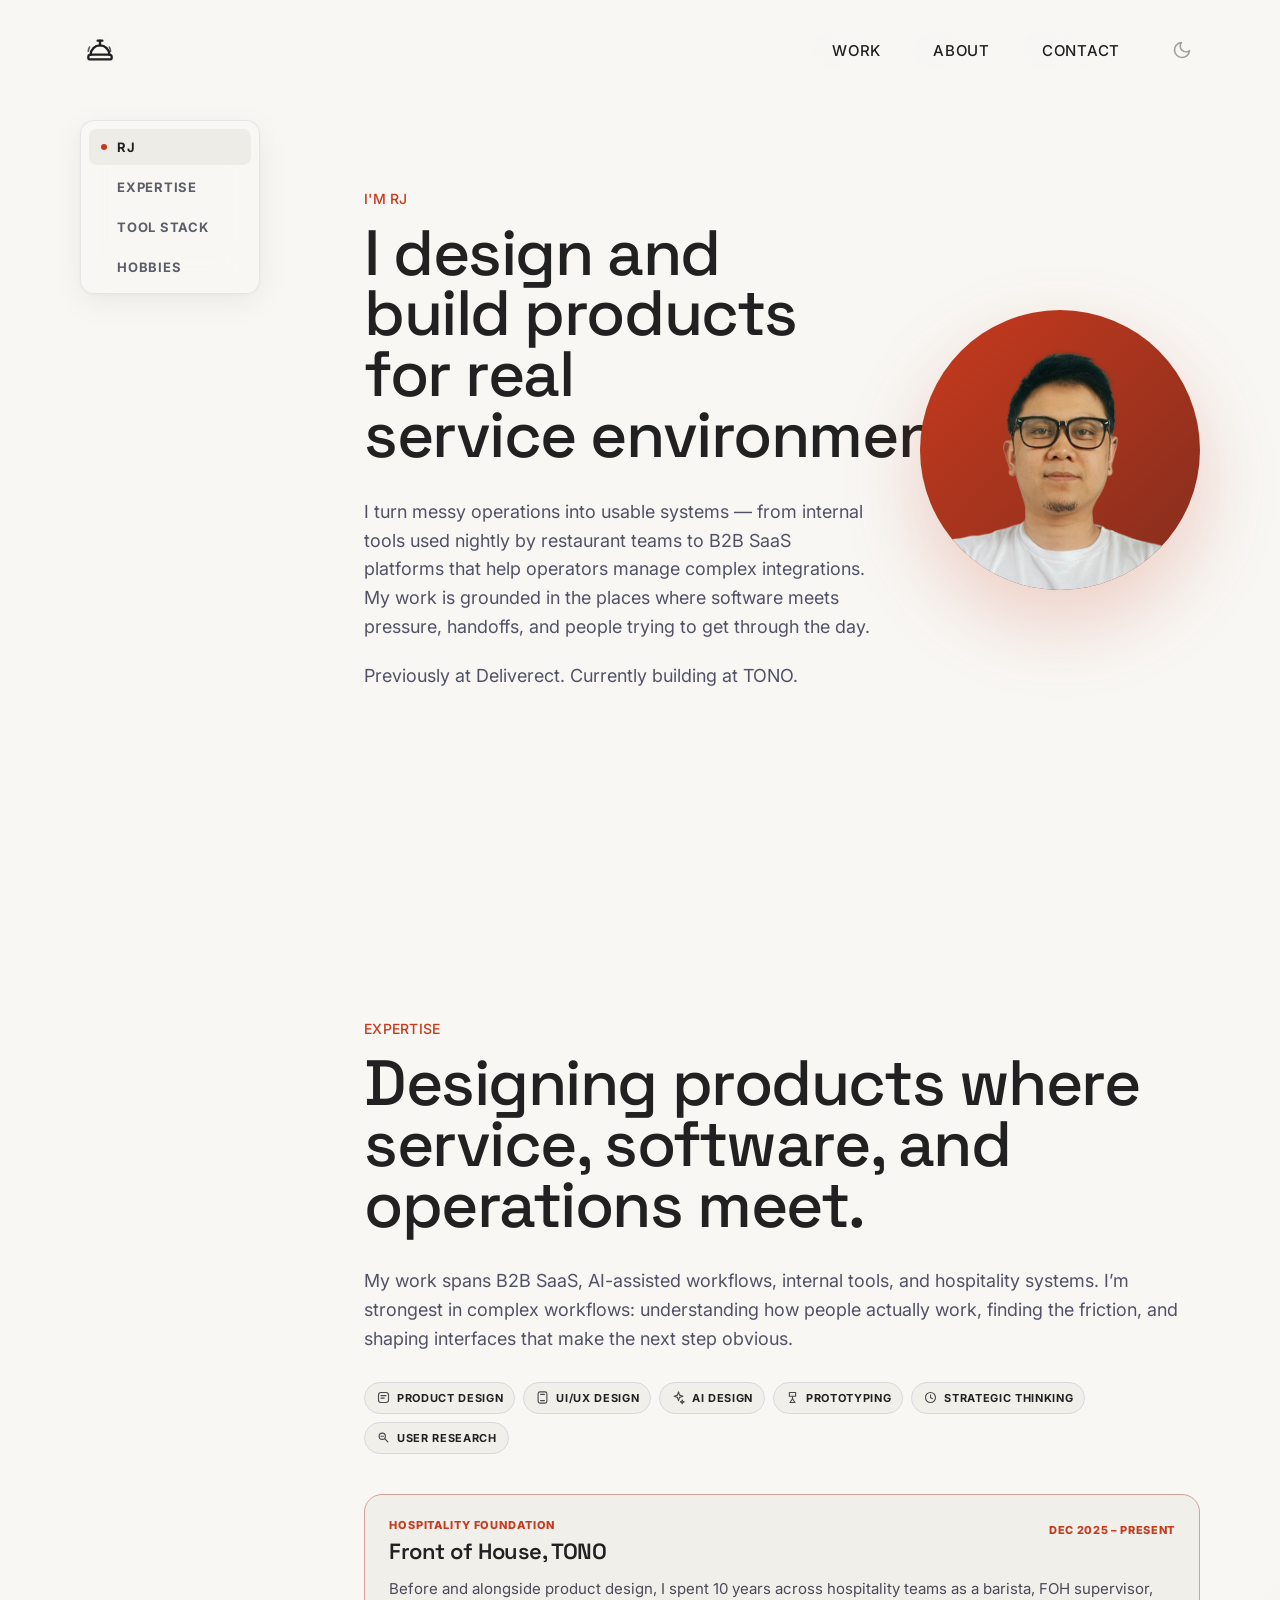
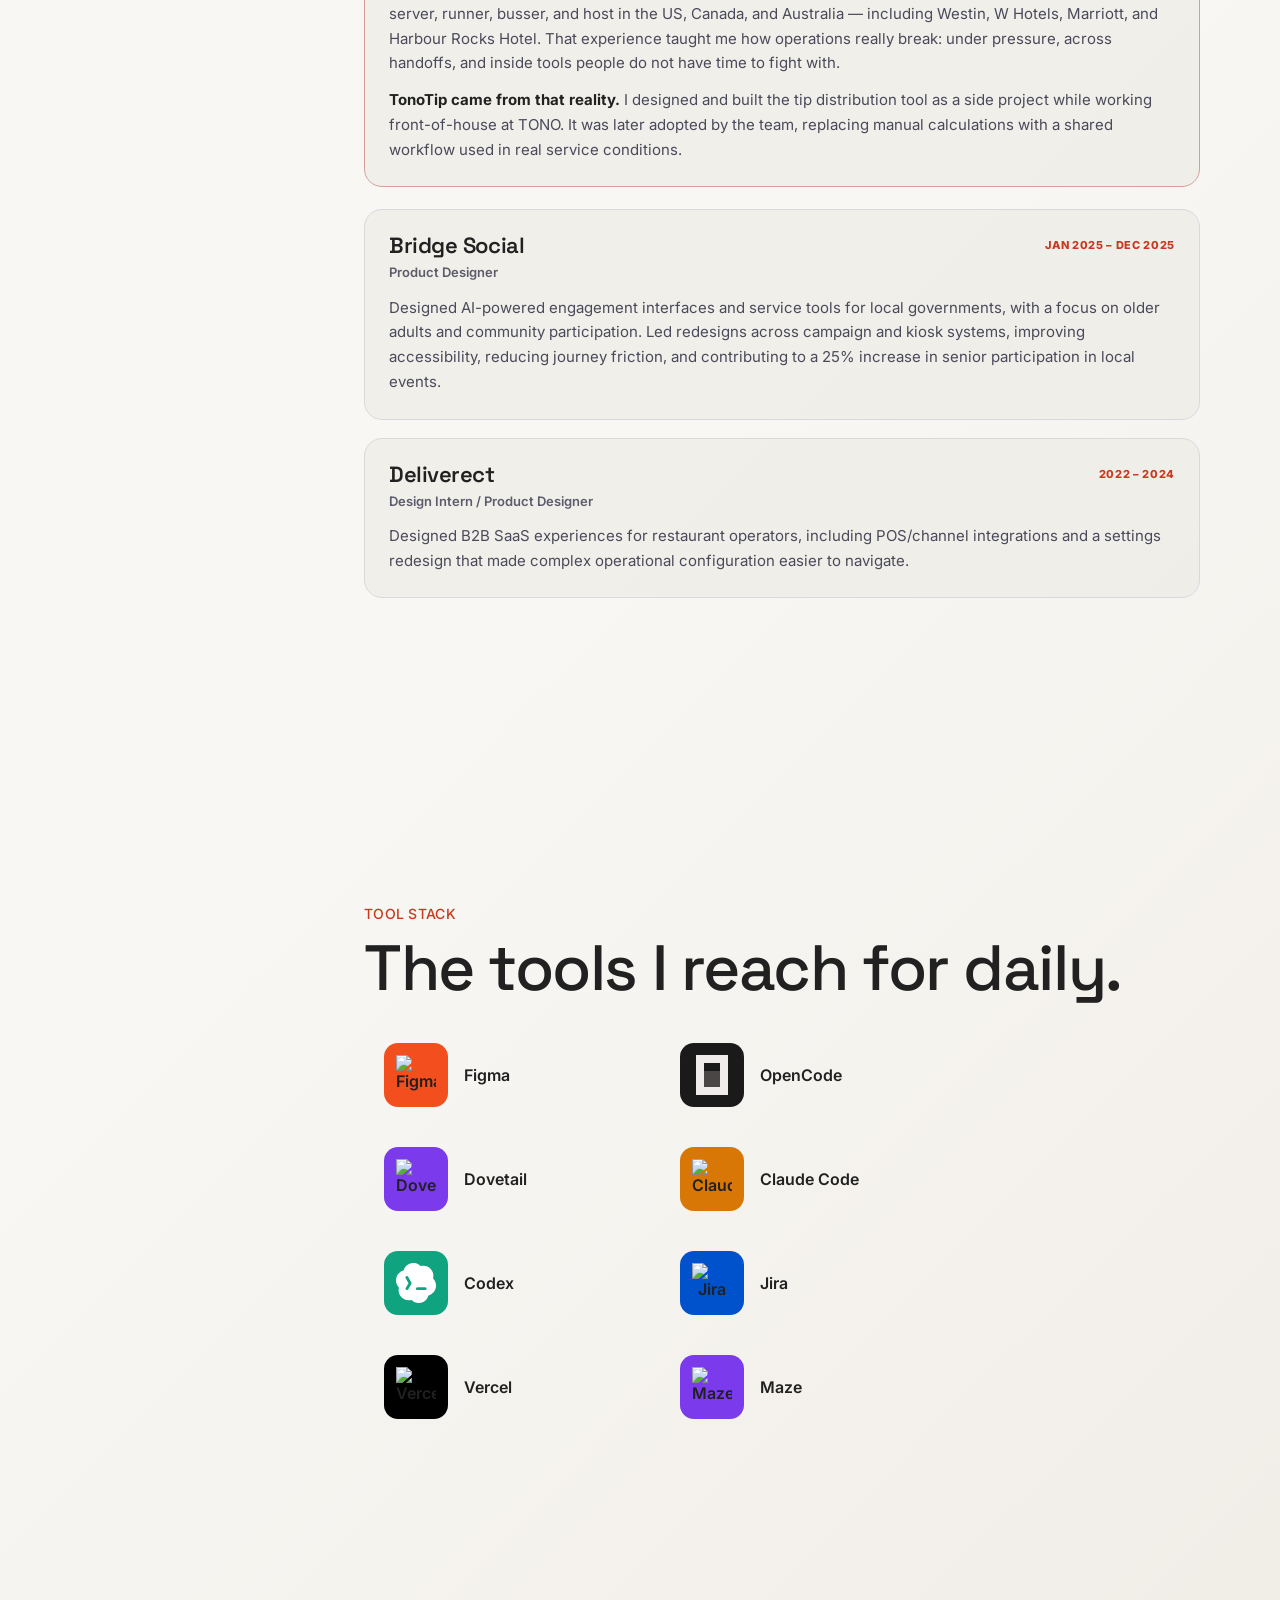
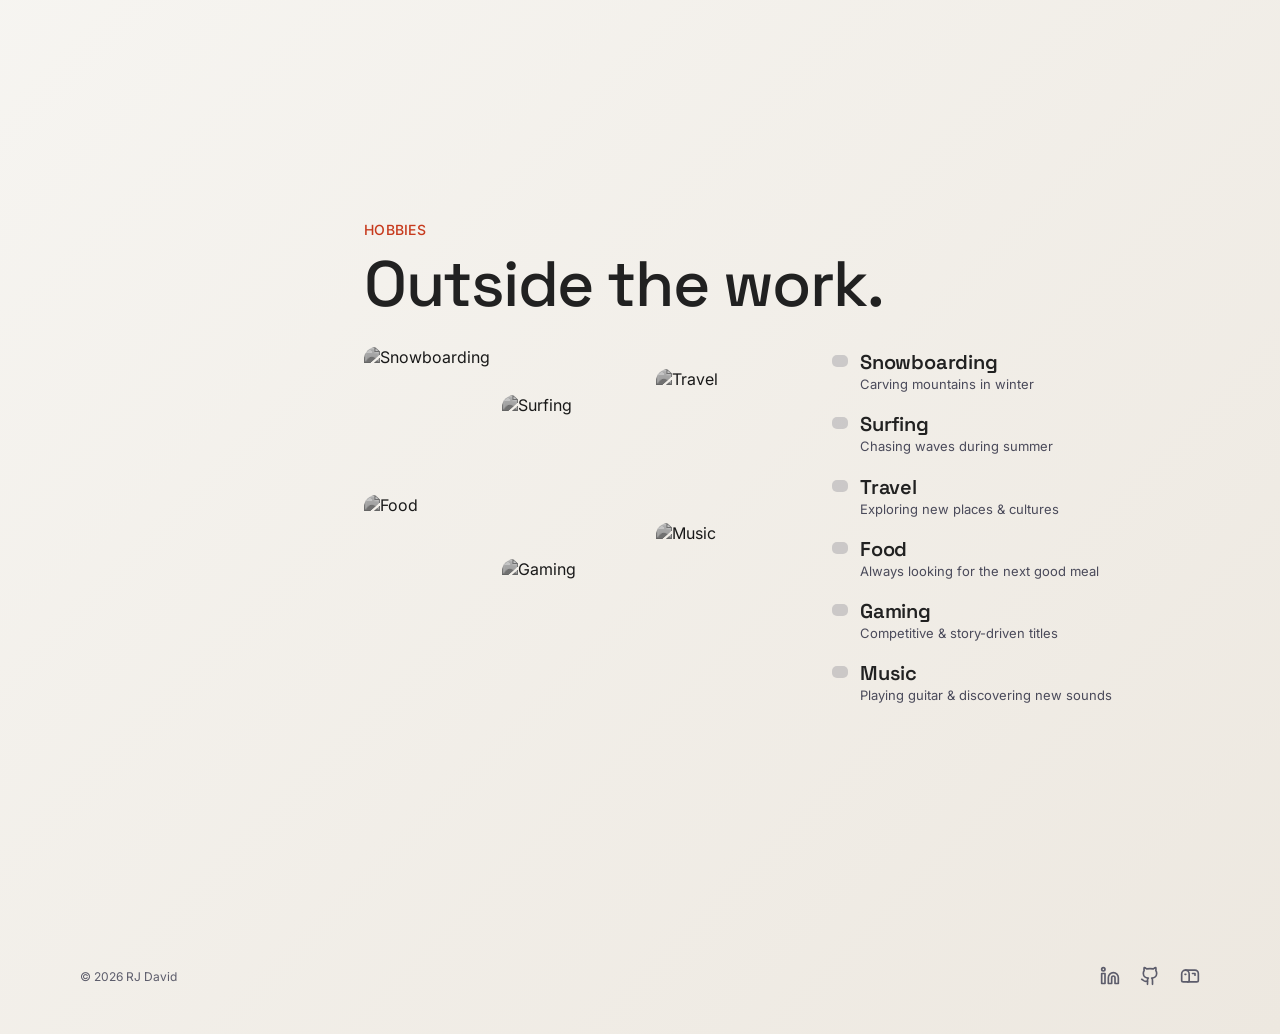
==== commit 37166ebc: "Glass nav pills, concierge bell avatar, animated footer icons, tooltips" ====
--- a/about.html
+++ b/about.html
@@ -13,7 +13,22 @@
   <div class="page-transition" id="pageTransition"></div>
 
   <nav>
-    <a href="index.html" class="nav-avatar nav-avatar-blur" aria-label="Home"><img src="Headshot2.png" alt="RJ David" class="avatar-img"></a>
+    <a href="index.html" class="nav-avatar" aria-label="Home">
+      <svg class="bell-icon" viewBox="0 0 24 24" fill="none" stroke="currentColor" stroke-width="2" stroke-linecap="round" stroke-linejoin="round" width="28" height="28">
+        <path d="M3 20a1 1 0 0 1-1-1v-1a2 2 0 0 1 2-2h16a2 2 0 0 1 2 2v1a1 1 0 0 1-1 1Z"/>
+        <g class="bell-body">
+          <path d="M20 16a8 8 0 1 0-16 0"/>
+          <g class="bell-stem">
+            <path d="M10 4h4"/>
+            <path d="M12 4v4"/>
+          </g>
+        </g>
+        <g class="bell-waves">
+          <path d="M2 13a7 7 0 0 1 1-3.5" opacity="0.7" stroke-width="1.5"/>
+          <path d="M21 13a7 7 0 0 0-1-3.5" opacity="0.7" stroke-width="1.5"/>
+        </g>
+      </svg>
+    </a>
     <button class="hamburger" id="hamburger" aria-label="Menu">
       <span></span>
       <span></span>
@@ -267,13 +282,13 @@
     <p class="footer-copy">© 2026 RJ David</p>
     <div class="footer-links">
       <a href="https://www.linkedin.com/in/rj-david/" target="_blank" aria-label="LinkedIn">
-        <svg viewBox="0 0 24 24" fill="none" stroke="currentColor" stroke-width="2" stroke-linecap="round" stroke-linejoin="round"><path d="M16 8a6 6 0 0 1 6 6v7h-4v-7a2 2 0 0 0-2-2 2 2 0 0 0-2 2v7h-4v-7a6 6 0 0 1 6-6z"/><rect x="2" y="9" width="4" height="12"/><circle cx="4" cy="4" r="2"/></svg>
+        <svg class="li-icon" viewBox="0 0 24 24" fill="none" stroke="currentColor" stroke-width="2" stroke-linecap="round" stroke-linejoin="round"><path class="li-draw" d="M16 8a6 6 0 0 1 6 6v7h-4v-7a2 2 0 0 0-2-2 2 2 0 0 0-2 2v7h-4v-7a6 6 0 0 1 6-6z"/><rect class="li-draw" x="2" y="9" width="4" height="12"/><circle class="li-draw" cx="4" cy="4" r="2"/></svg>
       </a>
       <a href="https://github.com/rjdavid23" target="_blank" aria-label="GitHub">
-        <svg viewBox="0 0 24 24" fill="none" stroke="currentColor" stroke-width="2" stroke-linecap="round" stroke-linejoin="round"><path d="M9 19c-5 1.5-5-2.5-7-3m14 6v-3.87a3.37 3.37 0 0 0-.94-2.61c3.14-.35 6.44-1.54 6.44-7A5.44 5.44 0 0 0 20 4.77 5.07 5.07 0 0 0 19.91 1S18.73.65 16 2.48a13.38 13.38 0 0 0-7 0C6.27.65 5.09 1 5.09 1A5.07 5.07 0 0 0 5 4.77a5.44 5.44 0 0 0-1.5 3.78c0 5.42 3.3 6.61 6.44 7A3.37 3.37 0 0 0 9 18.13V22"/></svg>
+        <svg class="gh-icon" viewBox="0 0 24 24" fill="none" stroke="currentColor" stroke-width="2" stroke-linecap="round" stroke-linejoin="round"><path class="gh-body" d="M15 22v-4a4.8 4.8 0 0 0-1-3.5c3 0 6-2 6-5.5.08-1.25-.27-2.48-1-3.5.28-1.15.28-2.35 0-3.5 0 0-1 0-3 1.5-2.64-.5-5.36-.5-8 0C6 2 5 2 5 2c-.3 1.15-.3 2.35 0 3.5A5.403 5.403 0 0 0 4 9c0 3.5 3 5.5 6 5.5-.39.49-.68 1.05-.85 1.65-.17.6-.22 1.23-.15 1.85v4"/><path class="gh-tail" d="M9 18c-4.51 2-5-2-7-2"/></svg>
       </a>
       <a href="mailto:rj.david@ymail.com" aria-label="Email">
-        <svg viewBox="0 0 24 24" fill="none" stroke="currentColor" stroke-width="2" stroke-linecap="round" stroke-linejoin="round"><rect x="2" y="4" width="20" height="16" rx="2"/><path d="m22 7-8.97 5.7a1.94 1.94 0 0 1-2.06 0L2 7"/></svg>
+        <svg class="mailbox-icon" viewBox="0 0 24 24" fill="none" stroke="currentColor" stroke-width="2" stroke-linecap="round" stroke-linejoin="round" style="overflow: visible;"><path d="M22 17a2 2 0 0 1-2 2H4a2 2 0 0 1-2-2V9.5C2 7 4 5 6.5 5H18c2.2 0 4 1.8 4 4v8Z"/><path class="mailbox-flag" d="M18 11V9H15"/><path d="M6.5 5C9 5 11 7 11 9.5V17a2 2 0 0 1-2 2"/><line x1="6" x2="7" y1="10" y2="10"/></svg>
       </a>
     </div>
   </footer>
--- a/styles.css
+++ b/styles.css
@@ -40,13 +40,20 @@
 .page-transition { position: fixed; inset: 0; background: var(--cohere-black); z-index: 9999; transform: scaleY(0); transform-origin: center; pointer-events: none; }
 .page-transition.active { animation: page-in 0.35s cubic-bezier(0.34, 1.56, 0.64, 1) forwards; }
 @keyframes page-in { 0% { transform: scaleY(0); } 100% { transform: scaleY(1); } }
-nav { position: fixed; top: 0; left: 0; right: 0; z-index: 100; height: 100px; display: flex; align-items: center; justify-content: space-between; padding: 0 80px; background: color-mix(in srgb, var(--canvas) 3%, transparent); backdrop-filter: blur(8px) saturate(180%); -webkit-backdrop-filter: blur(8px) saturate(180%); }
-.nav-avatar { display: flex; align-items: center; justify-content: center; width: 40px; height: 40px; border-radius: 50%; background: linear-gradient(135deg, var(--coral), color-mix(in srgb, var(--coral) 60%, var(--primary))); line-height: 0; flex-shrink: 0; }
-.avatar-img { width: 36px; height: 36px; border-radius: 50%; object-fit: cover; display: block; }
-.nav-avatar-blur .avatar-img { filter: blur(2px); }
-.nav-links { display: flex; gap: 32px; list-style: none; align-items: center; }
-.nav-links a { font-size: 15px; font-weight: 500; color: var(--ink); opacity: 0.55; transition: opacity 0.2s; text-transform: uppercase; letter-spacing: 0.05em; }
-.nav-links a:hover { opacity: 1; }
+nav { position: fixed; top: 0; left: 0; right: 0; z-index: 100; height: 100px; display: flex; align-items: center; justify-content: space-between; padding: 0 80px; }
+.nav-avatar { display: flex; align-items: center; justify-content: center; width: 40px; height: 40px; border-radius: 50%; background: linear-gradient(135deg, color-mix(in srgb, var(--canvas) 10%, transparent) 0%, color-mix(in srgb, var(--canvas) 3%, transparent) 100%); backdrop-filter: blur(12px) saturate(200%); -webkit-backdrop-filter: blur(12px) saturate(200%); line-height: 0; flex-shrink: 0; }
+.bell-icon { display: block; color: var(--ink); }
+.bell-body { transform-origin: 50% 100%; }
+.bell-waves { transform-origin: 14px 18px; }
+.bell-ringing .bell-body { animation: bell-ring 0.38s ease-in-out; }
+.bell-ringing .bell-stem { animation: bell-stem 0.1s ease-out forwards; }
+.bell-ringing .bell-waves { animation: bell-waves 0.7s ease-out forwards; }
+@keyframes bell-ring { 0% { transform: rotate(0deg); } 12.5% { transform: rotate(-2deg); } 25% { transform: rotate(2deg); } 37.5% { transform: rotate(-2deg); } 50% { transform: rotate(2deg); } 62.5% { transform: rotate(-1deg); } 75% { transform: rotate(1deg); } 100% { transform: rotate(0deg); } }
+@keyframes bell-stem { 0% { transform: translateY(0); } 100% { transform: translateY(2px); } }
+@keyframes bell-waves { 0% { opacity: 0; transform: scale(0.8); } 20% { opacity: 1; transform: scale(1); } 100% { opacity: 0; transform: scale(1.3); } }
+.nav-links { display: flex; gap: 12px; list-style: none; align-items: center; }
+.nav-links a { font-size: 15px; font-weight: 500; color: var(--ink); padding: 8px 20px; border-radius: 100px; background: linear-gradient(135deg, color-mix(in srgb, var(--canvas) 10%, transparent) 0%, color-mix(in srgb, var(--canvas) 3%, transparent) 100%); backdrop-filter: blur(12px) saturate(200%); -webkit-backdrop-filter: blur(12px) saturate(200%); transition: background 0.2s; text-transform: uppercase; letter-spacing: 0.05em; }
+.nav-links a:hover { background: linear-gradient(135deg, color-mix(in srgb, var(--canvas) 18%, transparent) 0%, color-mix(in srgb, var(--canvas) 6%, transparent) 100%); }
 .nav-back { display: flex; align-items: center; gap: 8px; font-size: 14px; font-weight: 500; color: var(--muted); transition: color 0.2s; text-transform: uppercase; letter-spacing: 0.05em; }
 .nav-back:hover { color: var(--ink); }
 .nav-back svg { transition: transform 0.2s; }
@@ -225,9 +232,19 @@
 footer { padding: 48px 80px; display: flex; align-items: center; justify-content: space-between; background: transparent; }
 .footer-copy { font-size: 12px; font-weight: 400; color: var(--muted); }
 .footer-links { display: flex; align-items: center; gap: 20px; }
-.footer-links a { font-size: 14px; font-weight: 400; color: var(--muted); transition: color 0.2s; display: flex; }
+.footer-links a { position: relative; font-size: 14px; font-weight: 400; color: var(--muted); transition: color 0.2s; display: flex; }
 .footer-links a:hover { color: var(--ink); }
+.footer-links a::after { content: attr(aria-label); position: absolute; bottom: calc(100% + 8px); left: 50%; transform: translateX(-50%); font-size: 11px; font-weight: 500; letter-spacing: 0.03em; color: var(--ink); background: var(--soft-stone); padding: 4px 10px; border-radius: 6px; white-space: nowrap; opacity: 0; pointer-events: none; transition: opacity 0.15s ease; border: 1px solid var(--hairline); }
+.footer-links a:hover::after { opacity: 1; }
 .footer-links svg { width: 20px; height: 20px; }
+.mailbox-icon { overflow: visible; }
+.mailbox-flag { transform-origin: 18px 11px; transition: transform 0.45s cubic-bezier(0.28, 0.12, 0.12, 1); }
+a:hover .mailbox-flag { transform: rotate(-90deg); }
+.li-draw, .gh-body, .gh-tail { stroke-dashoffset: 0; }
+a:hover .li-draw, a:hover .gh-body { animation: draw-hover 0.6s ease forwards; }
+a:hover .gh-tail { animation: draw-hover 0.6s ease forwards, wag 2.5s ease-in-out infinite 0.6s; }
+@keyframes draw-hover { 0% { stroke-dashoffset: var(--len); } 100% { stroke-dashoffset: 0; } }
+@keyframes wag { 0%, 100% { transform: rotate(0deg); } 25% { transform: rotate(-12deg); } 50% { transform: rotate(12deg); } 75% { transform: rotate(-8deg); } }
 
 .about-page { padding: 140px 48px 100px; max-width: 1200px; margin: 0 auto; }
 .about-page-inner { max-width: 720px; }
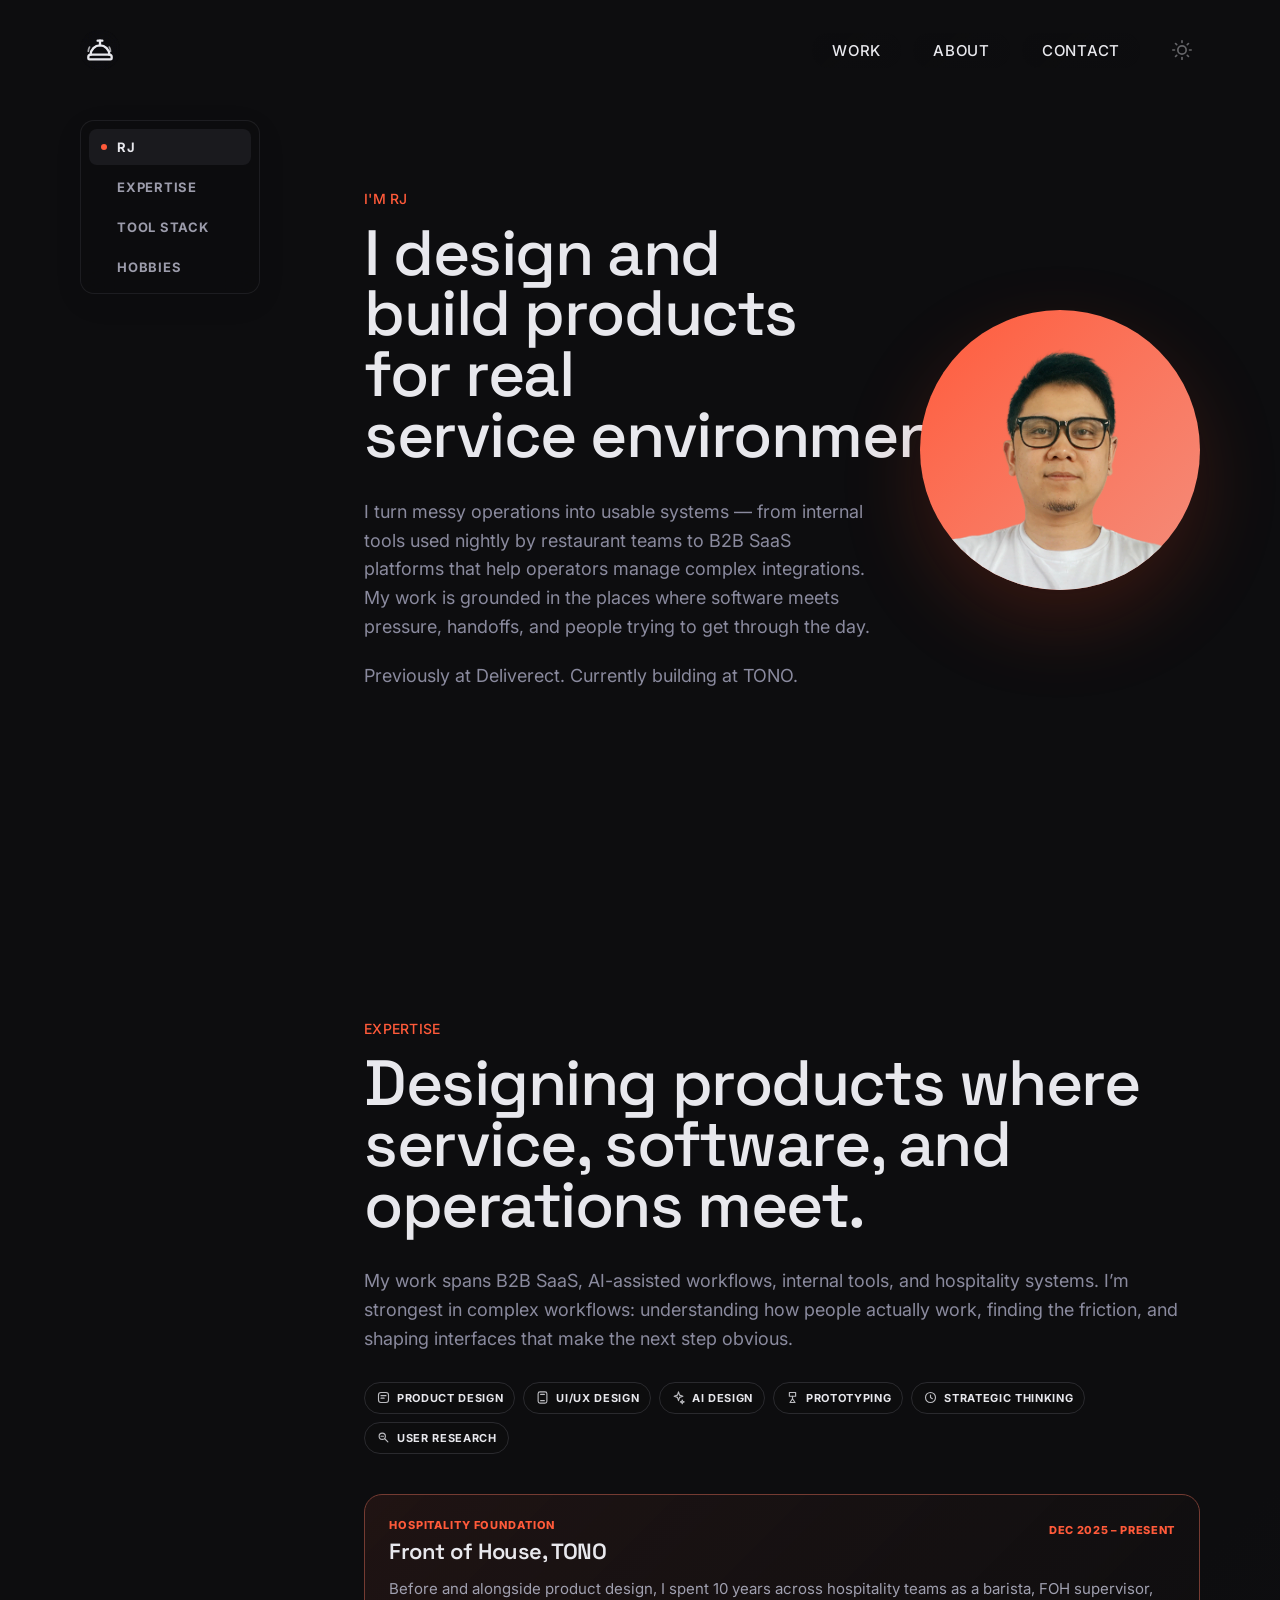
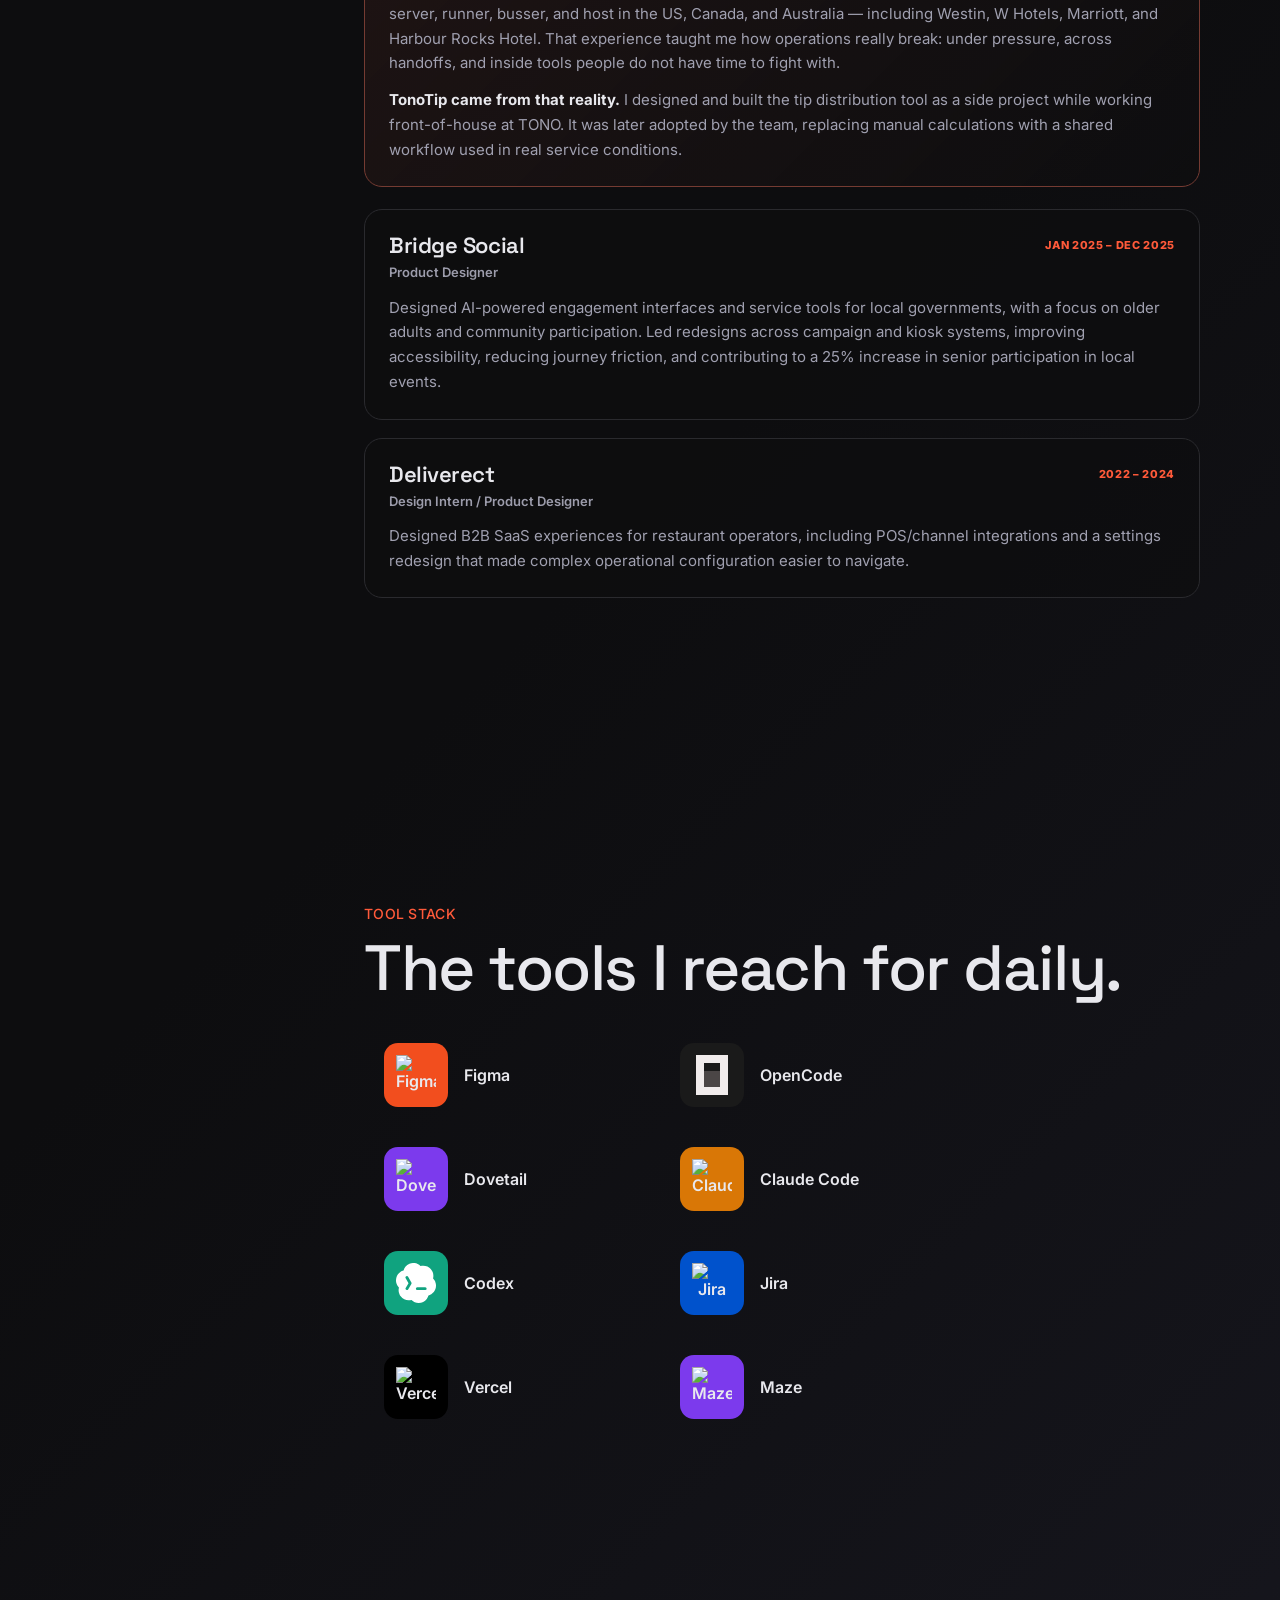
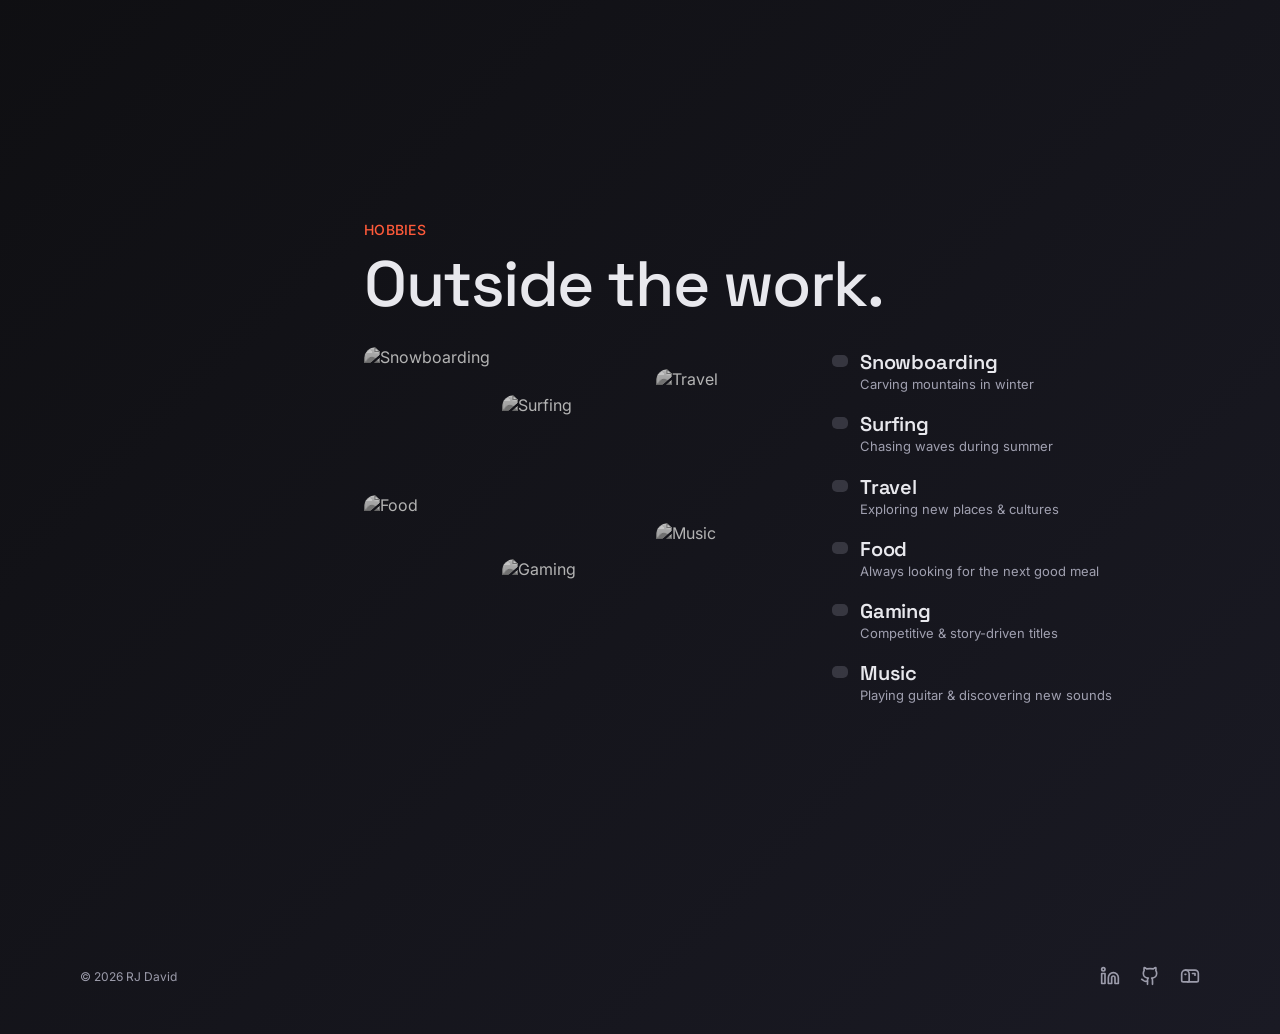
==== commit 18151f87: "Fix theme persistence and dark default" ====
--- a/about.html
+++ b/about.html
@@ -7,6 +7,14 @@
   <title>About — RJ David</title>
   <link rel="preconnect" href="https://fonts.googleapis.com">
   <link href="https://fonts.googleapis.com/css2?family=Space+Grotesk:wght@400;500;700&family=Inter:wght@400;500;600&display=swap" rel="stylesheet">
+  <script>
+    (function() {
+      try {
+        var theme = localStorage.getItem('theme') || 'dark';
+        document.documentElement.setAttribute('data-theme', theme);
+      } catch (e) {}
+    })();
+  </script>
   <link rel="stylesheet" href="styles.css">
 </head>
 <body>
@@ -205,26 +213,26 @@
           <div class="hobby-photo-grid" id="hobbyGrid">
             <div class="hobby-col">
               <div class="hobby-card" data-id="hobby-1">
-                <img src="https://picsum.photos/seed/snowboarding/400/500" alt="Snowboarding" class="hobby-img" loading="lazy">
+                <img src="https://images.unsplash.com/photo-1625154869776-100eba31abbb?w=400&h=500&fit=crop&auto=format" alt="Snowboarding" class="hobby-img" loading="lazy">
               </div>
               <div class="hobby-card" data-id="hobby-4">
-                <img src="https://picsum.photos/seed/food/400/500" alt="Food" class="hobby-img" loading="lazy">
+                <img src="https://images.unsplash.com/photo-1504674900247-0877df9cc836?w=400&h=500&fit=crop&auto=format" alt="Food" class="hobby-img" loading="lazy">
               </div>
             </div>
             <div class="hobby-col hobby-col--offset1">
               <div class="hobby-card" data-id="hobby-2">
-                <img src="https://picsum.photos/seed/surfing/400/500" alt="Surfing" class="hobby-img" loading="lazy">
+                <img src="https://images.unsplash.com/photo-1502680390469-be75c86b636f?w=400&h=500&fit=crop&auto=format" alt="Surfing" class="hobby-img" loading="lazy">
               </div>
               <div class="hobby-card" data-id="hobby-5">
-                <img src="https://picsum.photos/seed/gaming/400/500" alt="Gaming" class="hobby-img" loading="lazy">
+                <img src="https://images.unsplash.com/photo-1538481199705-c710c4e965fc?w=400&h=500&fit=crop&auto=format" alt="Gaming" class="hobby-img" loading="lazy">
               </div>
             </div>
             <div class="hobby-col hobby-col--offset2">
               <div class="hobby-card" data-id="hobby-3">
-                <img src="https://picsum.photos/seed/travel/400/500" alt="Travel" class="hobby-img" loading="lazy">
+                <img src="https://images.unsplash.com/photo-1476514525535-07fb3b4ae5f1?w=400&h=500&fit=crop&auto=format" alt="Travel" class="hobby-img" loading="lazy">
               </div>
               <div class="hobby-card" data-id="hobby-6">
-                <img src="https://picsum.photos/seed/music/400/500" alt="Music" class="hobby-img" loading="lazy">
+                <img src="https://images.unsplash.com/photo-1514320291840-2e0a9bf2a9ae?w=400&h=500&fit=crop&auto=format" alt="Music" class="hobby-img" loading="lazy">
               </div>
             </div>
           </div>
--- a/styles.css
+++ b/styles.css
@@ -1,5 +1,6 @@
 *, *::before, *::after { box-sizing: border-box; margin: 0; padding: 0; }
 :root {
+  color-scheme: dark;
   --primary: #e0e0e6;
   --cohere-black: #0a0a0c;
   --ink: #e8e8ed;
@@ -18,6 +19,7 @@
   --font-ui: 'Inter', system-ui, sans-serif;
 }
 [data-theme="light"] {
+  color-scheme: light;
   --primary: #17171c;
   --ink: #212121;
   --canvas: #f8f7f4;
@@ -128,6 +130,161 @@
 .cs-arrow svg { width: 14px; height: 14px; stroke: var(--ink); fill: none; stroke-width: 2; stroke-linecap: round; stroke-linejoin: round; }
 .project-card:hover .cs-arrow { opacity: 1; transform: scale(1) translateY(0); }
 
+/* ═══ iPhone 16 Pro MOCKUP FRAME ═══ */
+.phone-mockup {
+  position: relative;
+  width: 220px;
+  aspect-ratio: 9 / 19.5;
+  border-radius: 48px;
+  background: linear-gradient(
+    180deg,
+    #d4cfc9 0%,
+    #c4bfb9 25%,
+    #b8b3ad 50%,
+    #aca7a2 75%,
+    #a09b96 100%
+  );
+  box-shadow:
+    0 32px 80px rgba(0,0,0,0.35),
+    inset 0 1px 0 rgba(255,255,255,0.35),
+    inset 0 -1px 0 rgba(0,0,0,0.12);
+  overflow: hidden;
+  flex-shrink: 0;
+  transition: transform 0.5s cubic-bezier(0.16, 1, 0.3, 1);
+}
+.phone-mockup::before {
+  content: '';
+  position: absolute;
+  inset: 0;
+  border-radius: 48px;
+  padding: 1.5px;
+  background: linear-gradient(
+    180deg,
+    rgba(255,255,255,0.3) 0%,
+    rgba(255,255,255,0.06) 40%,
+    rgba(0,0,0,0.03) 60%,
+    rgba(0,0,0,0.12) 100%
+  );
+  -webkit-mask: linear-gradient(#fff 0 0) content-box, linear-gradient(#fff 0 0);
+  -webkit-mask-composite: xor;
+  mask-composite: exclude;
+  pointer-events: none;
+  z-index: 3;
+}
+.phone-mockup::after {
+  content: '';
+  position: absolute;
+  left: 50%;
+  bottom: 7px;
+  transform: translateX(-50%);
+  width: 120px;
+  height: 3.5px;
+  background: linear-gradient(
+    90deg,
+    transparent 0%,
+    rgba(0,0,0,0.07) 20%,
+    rgba(0,0,0,0.07) 80%,
+    transparent 100%
+  );
+  border-radius: 2px;
+  z-index: 3;
+}
+/* ═══ VIDEO MOCKUPS ═══ */
+.deliverect-card-video {
+  width: min(520px, 50vw);
+  border-radius: 14px;
+  box-shadow: 0 32px 80px rgba(0,0,0,0.3);
+  display: block;
+  transform: rotateX(4deg) rotateY(-11deg) rotateZ(1deg);
+  transition: transform 0.5s cubic-bezier(0.16, 1, 0.3, 1);
+}
+.project-card:hover .deliverect-card-video {
+  transform: rotateX(2deg) rotateY(-7deg) rotateZ(0deg) translateY(-10px);
+}
+.mockup-deliverect-video {
+  justify-content: center;
+  align-items: center;
+  padding: 72px 24px 42px 42%;
+}
+.deliverect-video-list {
+  display: flex;
+  flex-direction: row;
+  gap: 24px;
+  align-items: flex-start;
+  justify-content: center;
+  margin-bottom: 80px;
+}
+.deliverect-video-list > div {
+  flex: 1;
+  min-width: 0;
+}
+.deliverect-video-list video {
+  width: 100%;
+  display: block;
+  border-radius: 12px;
+  box-shadow: 0 8px 32px rgba(0,0,0,0.12);
+  background: transparent;
+}
+@media (max-width: 768px) {
+  .deliverect-video-list {
+    flex-direction: column;
+    gap: 32px;
+  }
+}
+video { background: transparent; }
+
+@media (max-width: 768px) {
+  .deliverect-card-video { width: min(560px, 92vw); border-radius: 12px; transform: rotateX(3deg) rotateY(-5deg) rotateZ(1deg); }
+  .project-card:hover .deliverect-card-video { transform: translateY(-6px); }
+}
+.phone-mockup-screen {
+  position: absolute;
+  inset: 1.5px;
+  border-radius: 46.5px;
+  overflow: hidden;
+  background: #000;
+}
+.phone-mockup-screen img {
+  width: 100%;
+  height: 100%;
+  object-fit: cover;
+  display: block;
+}
+.phone-mockup--tilt {
+  transform: rotateX(4deg) rotateY(-11deg) rotateZ(1deg);
+}
+.project-card:hover .phone-mockup--tilt {
+  transform: rotateX(2deg) rotateY(-7deg) rotateZ(0deg) translateY(-10px);
+}
+.mockup-tono {
+  justify-content: center;
+  align-items: center;
+  padding: 72px 24px 42px 42%;
+}
+.phone-mockup--spread {
+  display: flex;
+  gap: 40px;
+  flex-wrap: wrap;
+  justify-content: center;
+}
+.phone-mockup--spread .phone-mockup {
+  width: 200px;
+}
+@media (max-width: 768px) {
+  .phone-mockup { width: 180px; border-radius: 39px; }
+  .phone-mockup::before { border-radius: 39px; }
+  .phone-mockup-screen { border-radius: 37.5px; }
+  .phone-mockup--tilt { transform: rotateX(2deg) rotateY(-4deg) rotateZ(0.5deg); }
+  .project-card:hover .phone-mockup--tilt { transform: translateY(-6px); }
+  .mockup-tono { padding: 120px 18px 28px; }
+}
+@media (max-width: 480px) {
+  .phone-mockup { width: 150px; border-radius: 33px; }
+  .phone-mockup::before { border-radius: 33px; }
+  .phone-mockup-screen { border-radius: 31.5px; }
+  .phone-mockup--spread .phone-mockup { width: 150px; }
+}
+
 /* ═══ DINER HOVER EFFECTS ═══ */
 .card-stamp {
   font-size: 13px; font-weight: 700; letter-spacing: 2px;
@@ -267,7 +424,7 @@
 .contact-panel-header { position: relative; z-index: 1; display: flex; justify-content: space-between; gap: 16px; padding: 12px 14px 18px; color: var(--muted); font-size: 12px; font-weight: 700; letter-spacing: 0.06em; text-transform: uppercase; }
 .calendly-inline-widget { position: relative; z-index: 1; min-width: 320px; height: 700px; border-radius: 18px; overflow: hidden; background: var(--canvas); }
 
-[data-theme="light"] .contact-panel { box-shadow: 0 24px 80px rgba(0,0,0,0.45), inset 0 1px 0 rgba(255,255,255,0.05); }
+[data-theme="light"] .contact-panel { box-shadow: 0 24px 80px rgba(30,24,18,0.14), 0 2px 10px rgba(30,24,18,0.06), inset 0 1px 0 rgba(255,255,255,0.7); }
 [data-theme="light"] .contact-action-primary { background: var(--ink); color: var(--canvas); }
 [data-theme="light"] .calendly-inline-widget { background: var(--soft-stone); }
 
@@ -559,8 +716,8 @@
   background: color-mix(in srgb, var(--soft-stone) 72%, transparent);
 }
 
-[data-theme="light"] .project-card { box-shadow: 0 4px 16px rgba(0,0,0,0.25), 0 1px 4px rgba(0,0,0,0.15); }
-[data-theme="light"] .project-card:hover { box-shadow: 0 24px 64px rgba(255,255,255,0.06), 0 8px 24px rgba(255,255,255,0.03), inset 0 1px 0 rgba(255,255,255,0.06); filter: brightness(1.15); }
+[data-theme="light"] .project-card { box-shadow: 0 4px 16px rgba(30,24,18,0.08), 0 1px 4px rgba(30,24,18,0.06); }
+[data-theme="light"] .project-card:hover { box-shadow: 0 24px 64px rgba(30,24,18,0.16), 0 8px 24px rgba(30,24,18,0.08), inset 0 1px 0 rgba(255,255,255,0.75); filter: brightness(1.02); }
 [data-theme="light"] .project-card::before {
   mix-blend-mode: screen;
   opacity: 0.06;
@@ -729,8 +886,8 @@
 }
 
 [data-theme="light"] .tool-card:hover {
-  box-shadow: 0 24px 64px rgba(255,255,255,0.06), 0 8px 24px rgba(255,255,255,0.03), inset 0 1px 0 rgba(255,255,255,0.06);
-  filter: brightness(1.15);
+  box-shadow: 0 24px 64px rgba(30,24,18,0.14), 0 8px 24px rgba(30,24,18,0.08), inset 0 1px 0 rgba(255,255,255,0.75);
+  filter: brightness(1.04);
 }
 [data-theme="light"] .tool-card:hover .tool-icon-bg {
   filter: brightness(1.3);
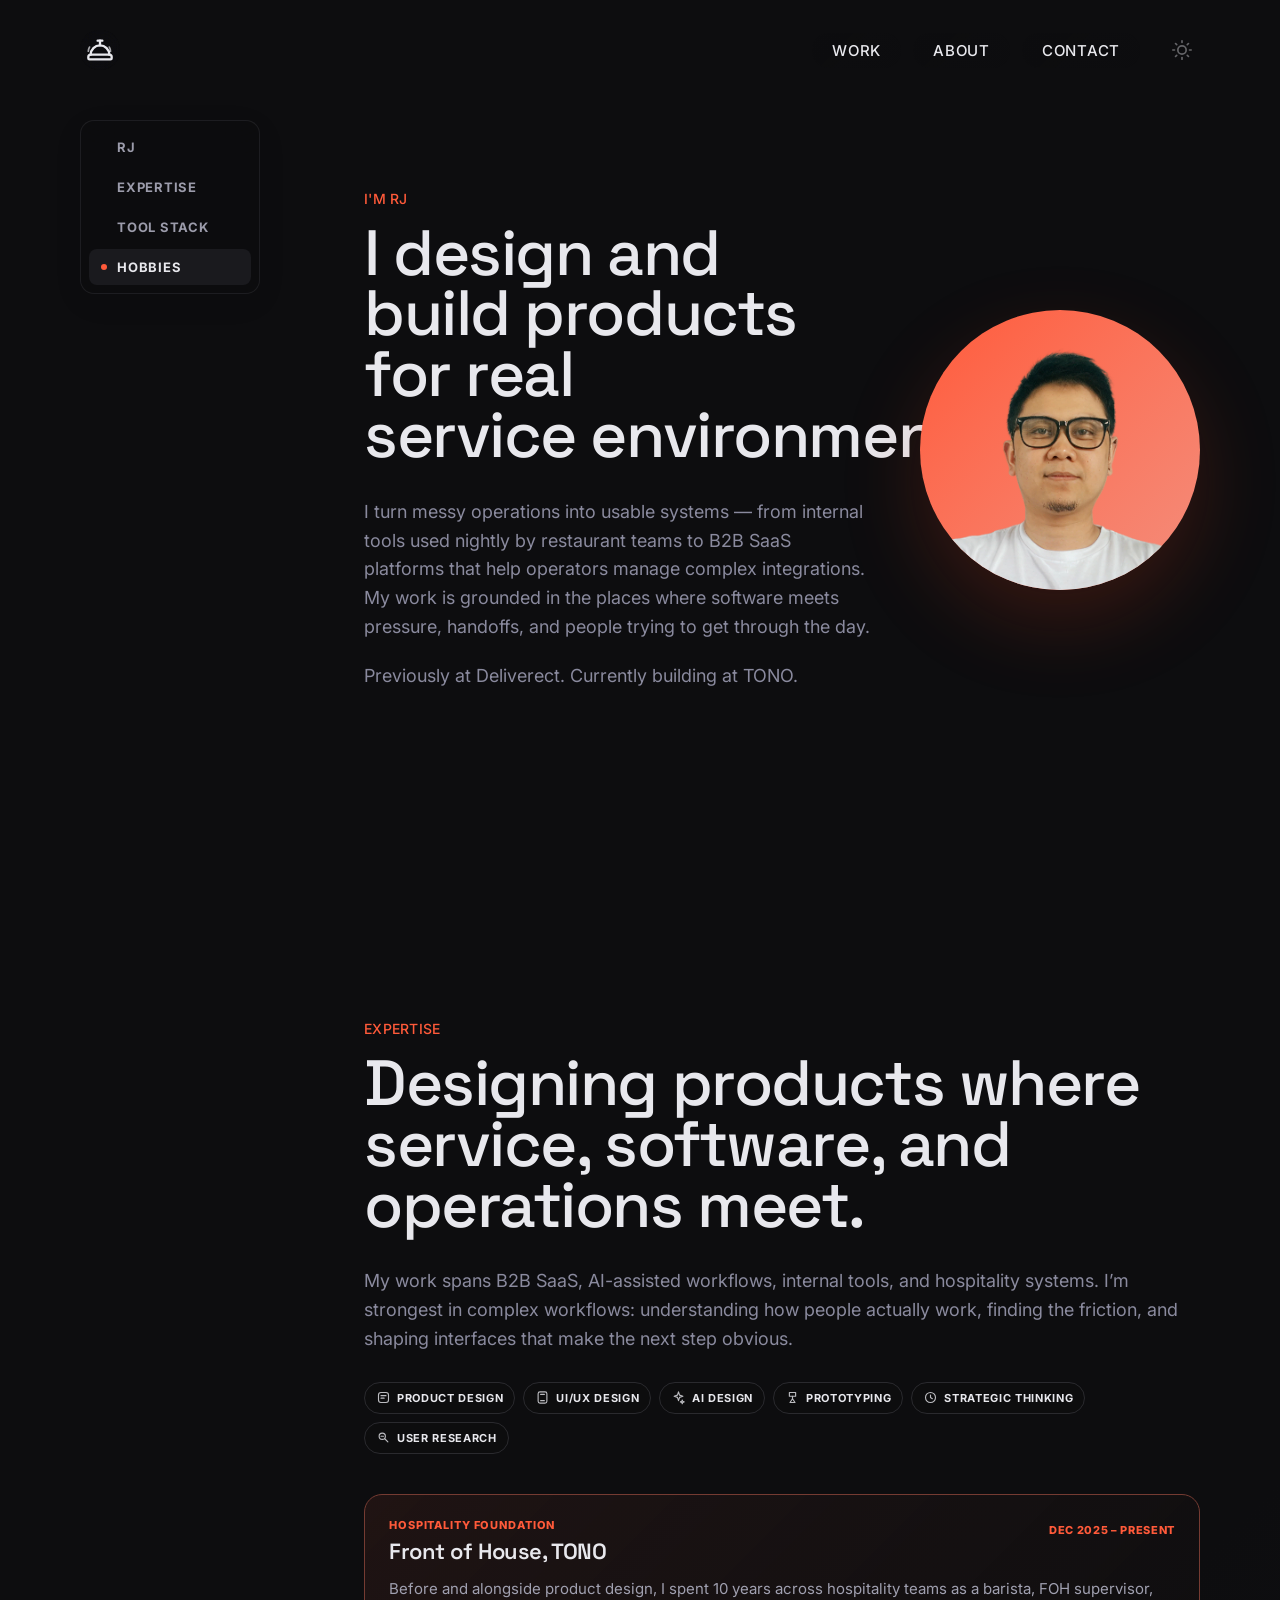
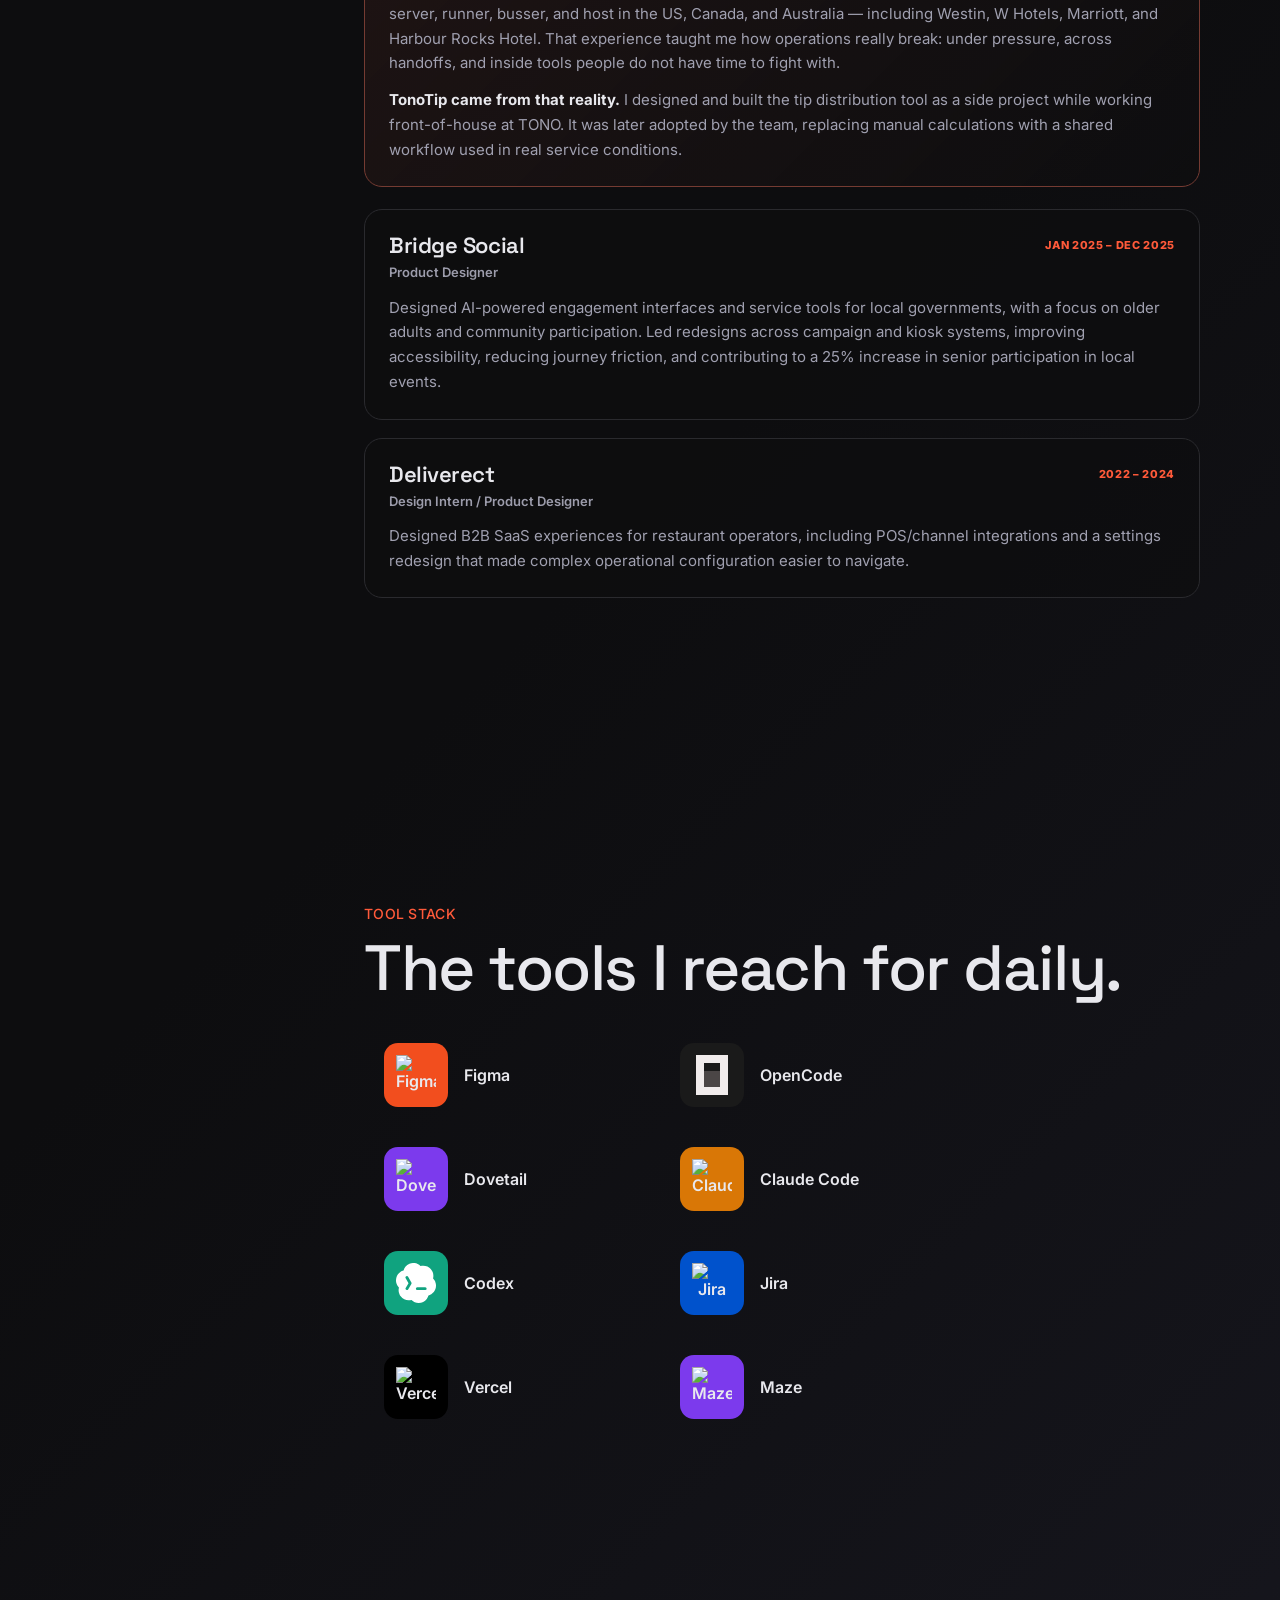
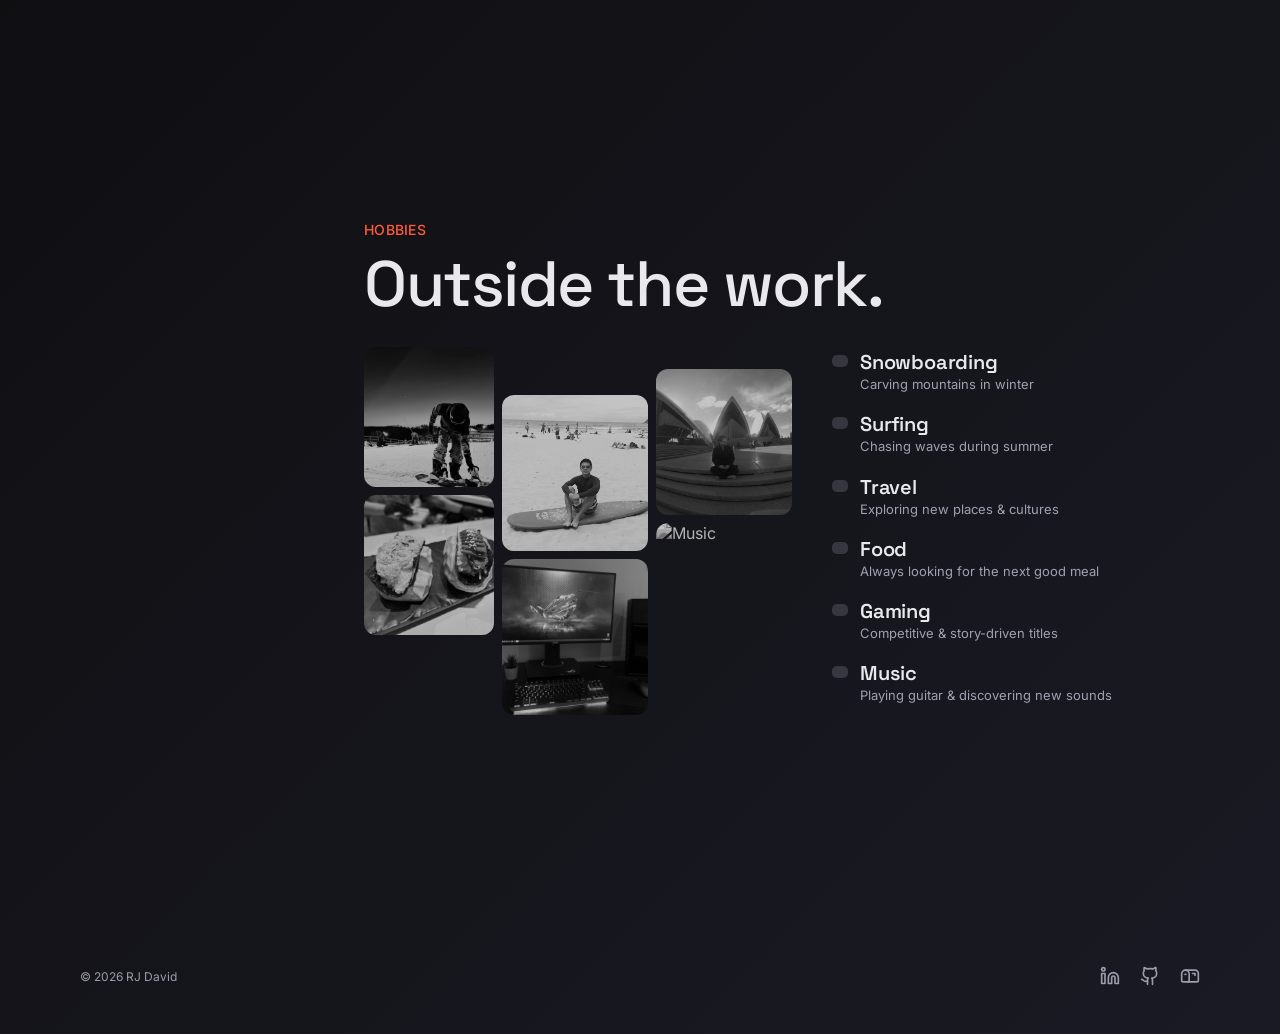
==== commit ae4e5dec: "Replace Unsplash stock photos with personal hobby photos" ====
--- a/about.html
+++ b/about.html
@@ -213,26 +213,26 @@
           <div class="hobby-photo-grid" id="hobbyGrid">
             <div class="hobby-col">
               <div class="hobby-card" data-id="hobby-1">
-                <img src="https://images.unsplash.com/photo-1625154869776-100eba31abbb?w=400&h=500&fit=crop&auto=format" alt="Snowboarding" class="hobby-img" loading="lazy">
+                <img src="hobbies/Snowboarding.JPG" alt="Snowboarding" class="hobby-img" loading="lazy">
               </div>
               <div class="hobby-card" data-id="hobby-4">
-                <img src="https://images.unsplash.com/photo-1504674900247-0877df9cc836?w=400&h=500&fit=crop&auto=format" alt="Food" class="hobby-img" loading="lazy">
+                <img src="hobbies/Food.jpg" alt="Food" class="hobby-img" loading="lazy">
               </div>
             </div>
             <div class="hobby-col hobby-col--offset1">
               <div class="hobby-card" data-id="hobby-2">
-                <img src="https://images.unsplash.com/photo-1502680390469-be75c86b636f?w=400&h=500&fit=crop&auto=format" alt="Surfing" class="hobby-img" loading="lazy">
+                <img src="hobbies/Surfing.JPG" alt="Surfing" class="hobby-img" loading="lazy">
               </div>
               <div class="hobby-card" data-id="hobby-5">
-                <img src="https://images.unsplash.com/photo-1538481199705-c710c4e965fc?w=400&h=500&fit=crop&auto=format" alt="Gaming" class="hobby-img" loading="lazy">
+                <img src="hobbies/Gaming.jpg" alt="Gaming" class="hobby-img" loading="lazy">
               </div>
             </div>
             <div class="hobby-col hobby-col--offset2">
               <div class="hobby-card" data-id="hobby-3">
-                <img src="https://images.unsplash.com/photo-1476514525535-07fb3b4ae5f1?w=400&h=500&fit=crop&auto=format" alt="Travel" class="hobby-img" loading="lazy">
+                <img src="hobbies/Travel.JPG" alt="Travel" class="hobby-img" loading="lazy">
               </div>
               <div class="hobby-card" data-id="hobby-6">
-                <img src="https://images.unsplash.com/photo-1514320291840-2e0a9bf2a9ae?w=400&h=500&fit=crop&auto=format" alt="Music" class="hobby-img" loading="lazy">
+                <img src="hobbies/Music.jpeg" alt="Music" class="hobby-img" loading="lazy">
               </div>
             </div>
           </div>
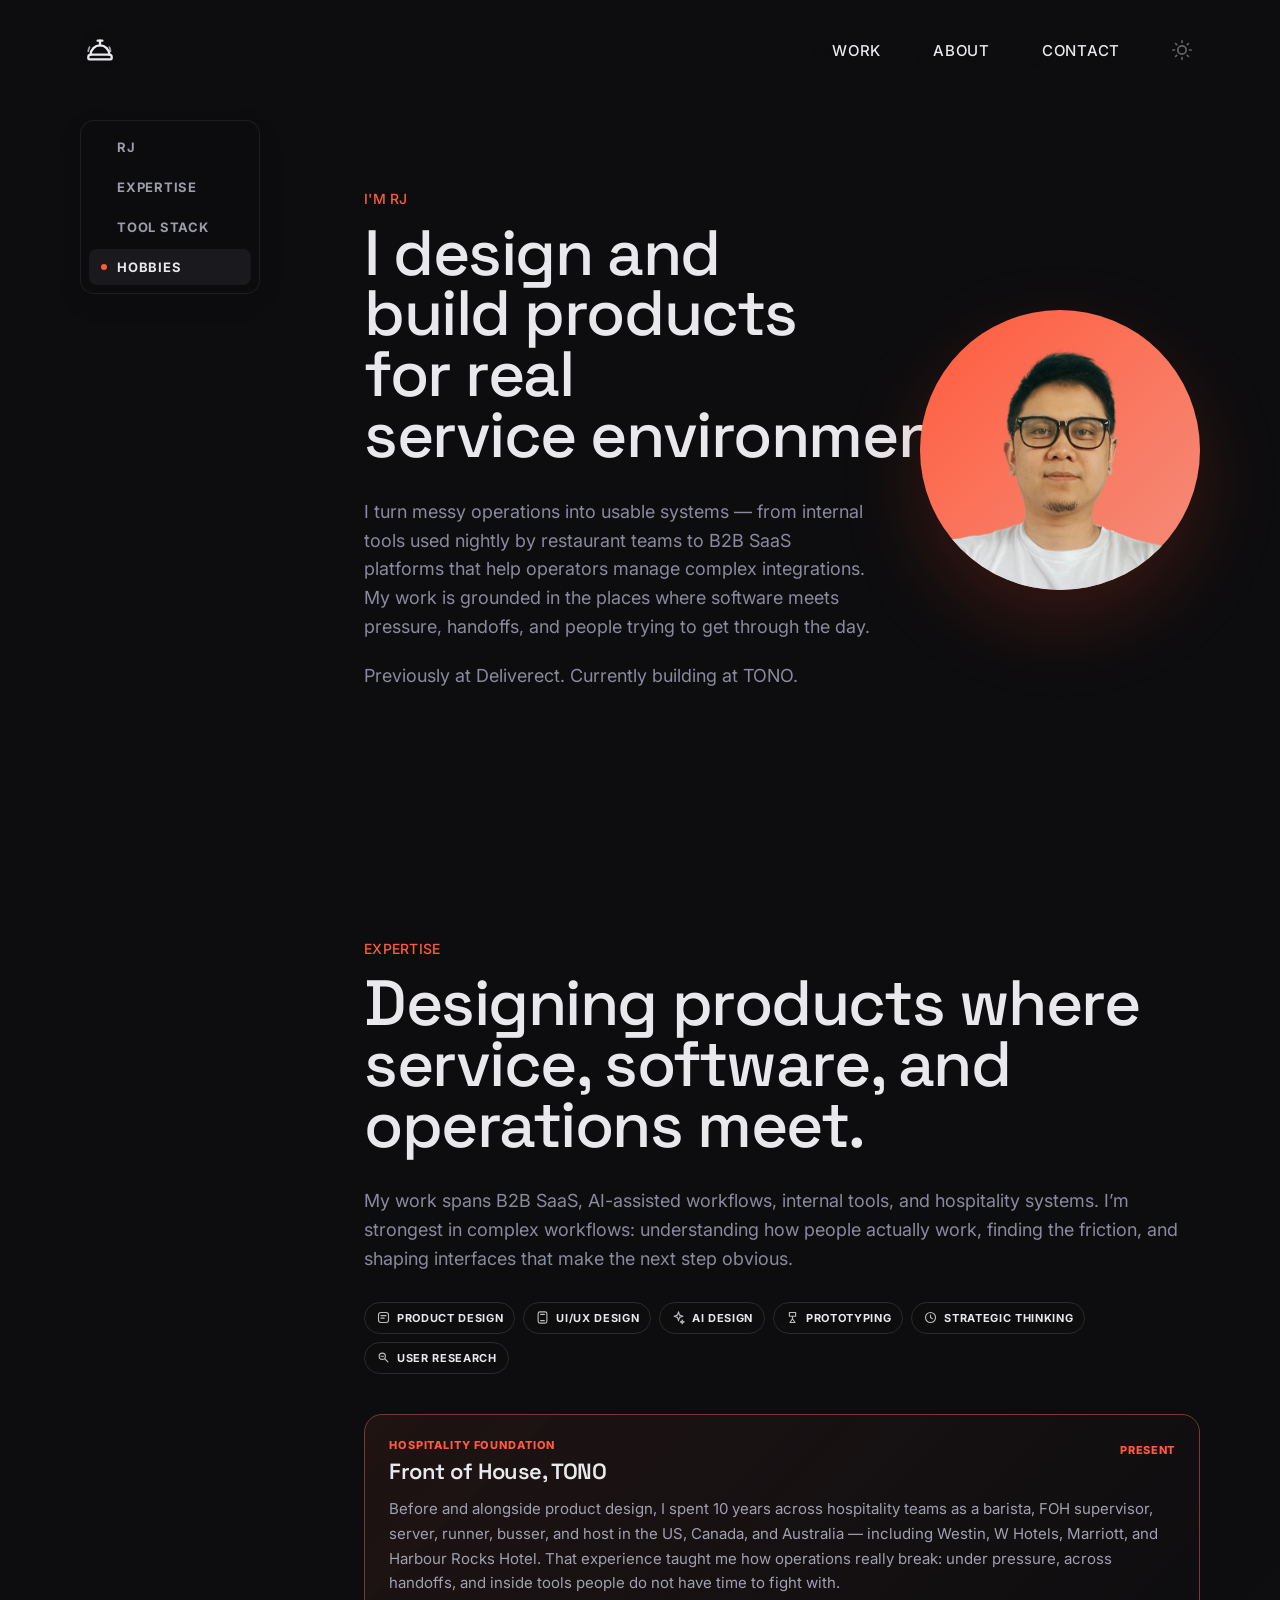
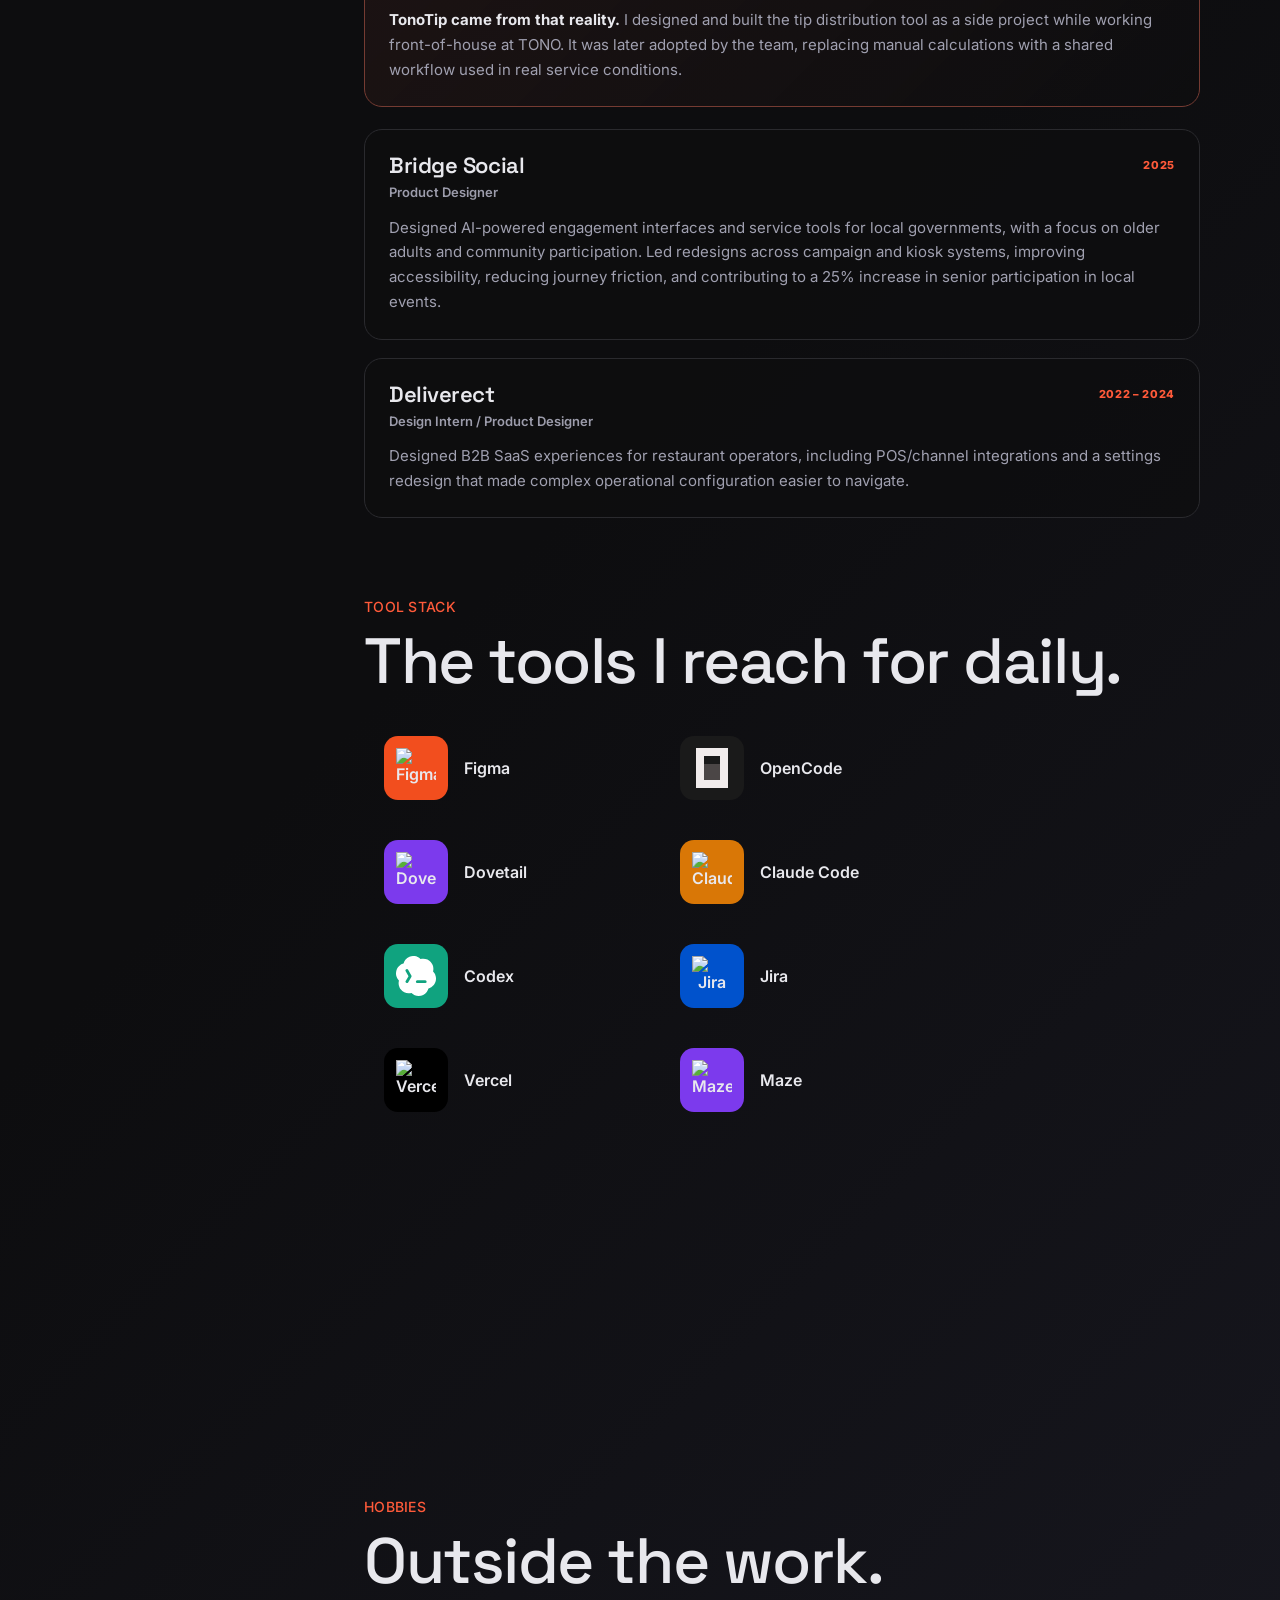
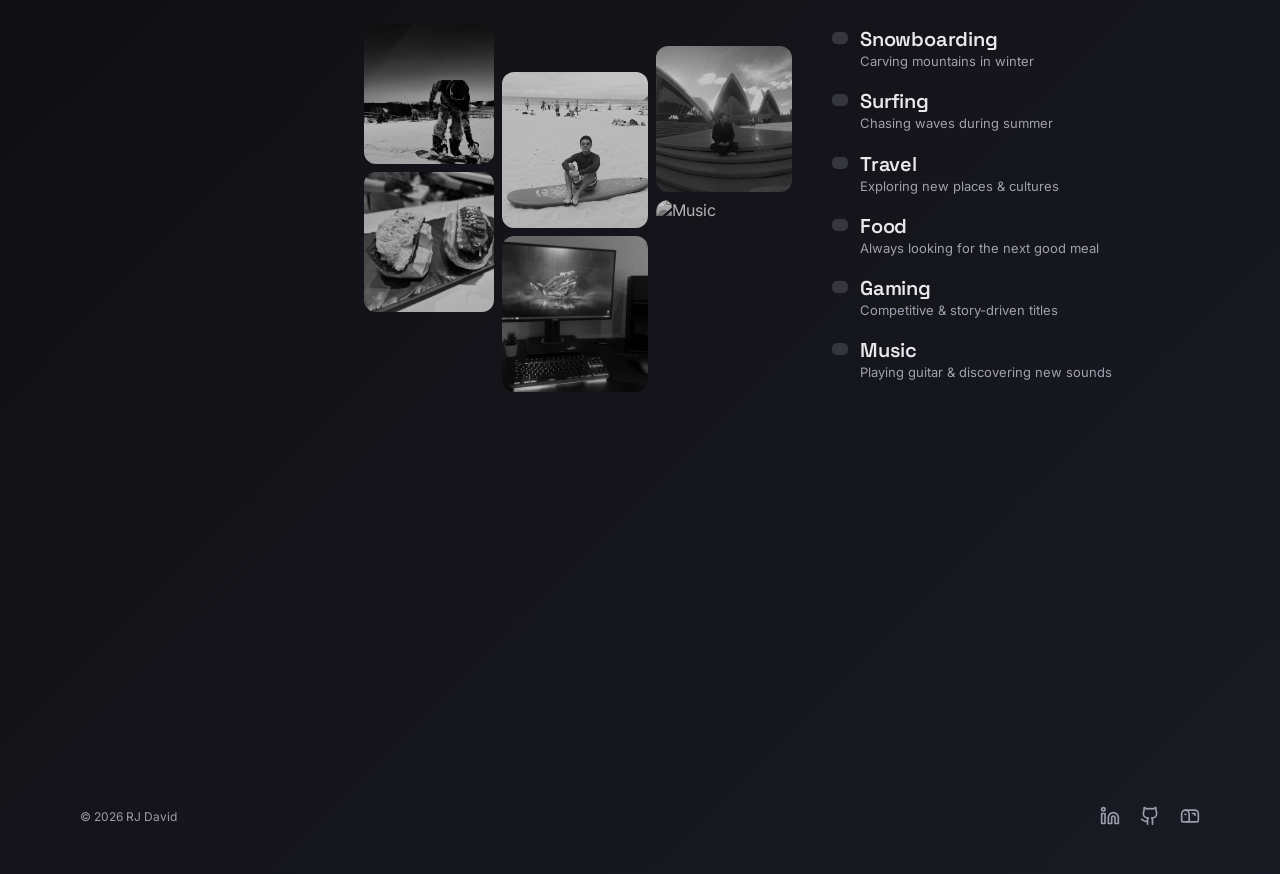
==== commit 958b30ca: "Simplify expertise tab experience dates" ====
--- a/about.html
+++ b/about.html
@@ -115,7 +115,7 @@
               <p class="experience-kicker">Hospitality Foundation</p>
               <h3>Front of House, TONO</h3>
             </div>
-            <span class="experience-date">Dec 2025 – Present</span>
+            <span class="experience-date">Present</span>
           </div>
           <p>Before and alongside product design, I spent 10 years across hospitality teams as a barista, FOH supervisor, server, runner, busser, and host in the US, Canada, and Australia — including Westin, W Hotels, Marriott, and Harbour Rocks Hotel. That experience taught me how operations really break: under pressure, across handoffs, and inside tools people do not have time to fight with.</p>
           <p><strong>TonoTip came from that reality.</strong> I designed and built the tip distribution tool as a side project while working front-of-house at TONO. It was later adopted by the team, replacing manual calculations with a shared workflow used in real service conditions.</p>
@@ -127,7 +127,7 @@
                 <h3>Bridge Social</h3>
                 <p class="experience-role">Product Designer</p>
               </div>
-              <span class="experience-date">Jan 2025 – Dec 2025</span>
+              <span class="experience-date">2025</span>
             </div>
             <p>Designed AI-powered engagement interfaces and service tools for local governments, with a focus on older adults and community participation. Led redesigns across campaign and kiosk systems, improving accessibility, reducing journey friction, and contributing to a 25% increase in senior participation in local events.</p>
           </article>
--- a/styles.css
+++ b/styles.css
@@ -496,6 +496,62 @@
   opacity: 1;
 }
 
+/* ═══ LARGE STAT ROW ═══ */
+.stat-row-lg {
+  display: grid;
+  grid-template-columns: repeat(3, 1fr);
+  gap: 12px;
+}
+.stat-lg {
+  border: 1px solid var(--hairline);
+  border-radius: 18px;
+  background: color-mix(in srgb, var(--canvas) 70%, transparent);
+  padding: 36px 24px;
+  text-align: center;
+  display: flex;
+  flex-direction: column;
+  gap: 8px;
+}
+.stat-lg-value {
+  font-family: var(--font-display);
+  font-size: 38px;
+  font-weight: 600;
+  line-height: 1;
+  color: var(--ink);
+}
+.stat-lg-label {
+  font-size: 11px;
+  font-weight: 600;
+  letter-spacing: 0.05em;
+  text-transform: uppercase;
+  color: var(--muted);
+  line-height: 1.3;
+}
+@media (max-width: 768px) {
+  .stat-row-lg { grid-template-columns: 1fr; gap: 8px; }
+  .stat-lg { padding: 24px 16px; }
+  .stat-lg-value { font-size: 30px; }
+}
+
+/* ═══ LARGER PHONE MOCKUPS FOR FEATURE CARDS ═══ */
+.feature-mockups .phone-mockup--lg {
+  width: 260px;
+}
+@media (max-width: 1024px) {
+  .feature-mockups .phone-mockup--lg { width: 200px; }
+}
+@media (max-width: 768px) {
+  .feature-mockups .phone-mockup--lg { width: 180px; }
+}
+@media (max-width: 480px) {
+  .feature-mockups .phone-mockup--lg { width: 150px; }
+}
+
+/* ═══ LARGER DESIGN VISUALS ═══ */
+.design-visual--lg {
+  aspect-ratio: 16/10 !important;
+}
+
 /* ═══ HAMBURGER ═══ */
 .hamburger {
   display: none;
@@ -555,13 +611,17 @@
   min-height: 100vh;
   display: flex;
   align-items: center;
-  padding: 120px 80px;
+  padding: 40px 80px;
   scroll-margin-top: 100px;
   opacity: 0.25;
   transition: opacity 0.35s cubic-bezier(0.16, 1, 0.3, 1);
 }
 .about-section.active {
   opacity: 1;
+}
+#tool-stack.about-section,
+#hobbies.about-section {
+  align-items: flex-start;
 }
 .about-section-inner {
   max-width: 960px;
@@ -1029,6 +1089,341 @@
   .cs-title { font-size: 15px; }
 }
 
+.overview-grid {
+  display: grid;
+  grid-template-columns: repeat(2, 1fr);
+  gap: 12px;
+}
+.overview-card {
+  border: 1px solid var(--hairline);
+  border-radius: 18px;
+  background: color-mix(in srgb, var(--canvas) 70%, transparent);
+  padding: 24px;
+}
+.overview-card h3 {
+  font-family: var(--font-display);
+  font-size: 13px;
+  font-weight: 700;
+  letter-spacing: 0.06em;
+  text-transform: uppercase;
+  color: var(--muted);
+  margin-bottom: 12px;
+}
+.overview-card p {
+  font-size: 14px;
+  line-height: 1.7;
+  color: var(--body-muted);
+}
+@media (max-width: 768px) {
+  .overview-grid {
+    grid-template-columns: 1fr;
+    gap: 10px;
+  }
+  .overview-card {
+    padding: 20px;
+  }
+}
+@media (max-width: 480px) {
+  .overview-card {
+    padding: 18px;
+  }
+  .overview-card p {
+    font-size: 13px;
+  }
+}
+
+.stats-grid {
+  display: grid;
+  grid-template-columns: repeat(2, 1fr);
+  gap: 10px;
+}
+.stat-card {
+  display: flex;
+  flex-direction: column;
+  align-items: center;
+  justify-content: center;
+  text-align: center;
+  padding: 20px 16px;
+  gap: 6px;
+}
+.stat-value {
+  font-family: var(--font-display);
+  font-size: 22px;
+  font-weight: 600;
+  line-height: 1;
+  color: var(--ink);
+}
+.stat-label {
+  font-size: 11px;
+  font-weight: 600;
+  letter-spacing: 0.05em;
+  text-transform: uppercase;
+  color: var(--muted);
+  line-height: 1.3;
+}
+@media (max-width: 768px) {
+  .stats-grid {
+    gap: 8px;
+  }
+  .stat-card {
+    padding: 16px 12px;
+  }
+  .stat-value {
+    font-size: 20px;
+  }
+  .stat-label {
+    font-size: 10px;
+  }
+}
+
+.placeholder-lg {
+  width: 100%;
+  min-height: 400px;
+  border: 1px solid var(--hairline);
+  border-radius: 18px;
+  background: var(--soft-stone);
+  display: flex;
+  align-items: center;
+  justify-content: center;
+  color: var(--muted);
+  font-size: 14px;
+  font-weight: 500;
+  text-transform: uppercase;
+  letter-spacing: 0.05em;
+}
+.placeholder-sm {
+  width: 100%;
+  min-height: 260px;
+  border: 1px solid var(--hairline);
+  border-radius: 18px;
+  background: var(--soft-stone);
+  display: flex;
+  align-items: center;
+  justify-content: center;
+  color: var(--muted);
+  font-size: 14px;
+  font-weight: 500;
+  text-transform: uppercase;
+  letter-spacing: 0.05em;
+}
+@media (max-width: 768px) {
+  .placeholder-lg {
+    min-height: 280px;
+  }
+  .placeholder-sm {
+    min-height: 200px;
+  }
+}
+
+.concept-flow {
+  display: grid;
+  grid-template-columns: repeat(2, 1fr);
+  gap: 12px;
+}
+.concept-card {
+  border: 1px solid var(--hairline);
+  border-radius: 18px;
+  background: color-mix(in srgb, var(--canvas) 70%, transparent);
+  padding: 24px;
+  display: flex;
+  flex-direction: column;
+  gap: 10px;
+}
+.concept-step-label {
+  font-size: 10px;
+  font-weight: 700;
+  letter-spacing: 0.08em;
+  text-transform: uppercase;
+  color: var(--muted);
+  display: block;
+  margin-bottom: 4px;
+}
+.concept-step-text {
+  font-size: 14px;
+  line-height: 1.6;
+  color: var(--body-muted);
+}
+.concept-step-title {
+  font-size: 15px;
+  font-weight: 600;
+  color: var(--ink);
+  line-height: 1.3;
+  margin-bottom: 4px;
+}
+.concept-arrow {
+  display: flex;
+  align-items: center;
+  justify-content: center;
+  color: var(--hairline);
+  height: 20px;
+}
+.concept-mockup {
+  width: 100%;
+  aspect-ratio: 16/10;
+  border: 1px solid var(--hairline);
+  border-radius: 12px;
+  background: var(--soft-stone);
+  display: flex;
+  align-items: center;
+  justify-content: center;
+  color: var(--muted);
+  font-size: 11px;
+  font-weight: 500;
+  text-transform: uppercase;
+  letter-spacing: 0.05em;
+  margin-top: 4px;
+}
+@media (max-width: 768px) {
+  .concept-flow {
+    grid-template-columns: 1fr;
+  }
+  .concept-card {
+    padding: 20px;
+  }
+}
+
+.feature-card {
+  border: 1px solid var(--hairline);
+  border-radius: 18px;
+  background: color-mix(in srgb, var(--canvas) 70%, transparent);
+  padding: 48px;
+  margin-bottom: 12px;
+  display: grid;
+  grid-template-columns: 1fr 1fr;
+  gap: 48px;
+  align-items: center;
+}
+.feature-mockups {
+  display: flex;
+  justify-content: center;
+  align-items: center;
+  gap: 24px;
+}
+.feature-mockups .phone-mockup {
+  width: 200px;
+}
+.feature-content h3 {
+  font-family: var(--font-display);
+  font-size: 18px;
+  font-weight: 600;
+  color: var(--ink);
+  margin-bottom: 12px;
+  line-height: 1.3;
+}
+.feature-content p {
+  font-size: 15px;
+  line-height: 1.7;
+  color: var(--body-muted);
+}
+.feature-content p + p {
+  margin-top: 12px;
+}
+@media (max-width: 1024px) {
+  .feature-card {
+    gap: 32px;
+    padding: 36px;
+  }
+  .feature-mockups .phone-mockup {
+    width: 170px;
+  }
+}
+@media (max-width: 768px) {
+  .feature-card {
+    grid-template-columns: 1fr;
+    gap: 28px;
+    padding: 28px;
+  }
+  .feature-mockups .phone-mockup {
+    width: 160px;
+  }
+  .feature-content h3 {
+    font-size: 17px;
+  }
+}
+@media (max-width: 480px) {
+  .feature-card {
+    padding: 20px;
+    gap: 20px;
+  }
+  .feature-mockups {
+    gap: 12px;
+  }
+  .feature-mockups .phone-mockup {
+    width: 130px;
+  }
+  .feature-content h3 {
+    font-size: 16px;
+  }
+  .feature-content p {
+    font-size: 14px;
+  }
+}
+
+.design-grid {
+  display: grid;
+  grid-template-columns: repeat(2, 1fr);
+  gap: 12px;
+  margin-bottom: 64px;
+}
+.design-card {
+  border: 1px solid var(--hairline);
+  border-radius: 18px;
+  background: color-mix(in srgb, var(--canvas) 70%, transparent);
+  overflow: hidden;
+}
+.design-visual {
+  width: 100%;
+  aspect-ratio: 5/3;
+  background: var(--soft-stone);
+  display: flex;
+  align-items: center;
+  justify-content: center;
+  color: var(--muted);
+  font-size: 13px;
+  font-weight: 500;
+  text-transform: uppercase;
+  letter-spacing: 0.05em;
+  border-bottom: 1px solid var(--hairline);
+}
+.design-text {
+  padding: 20px 24px 24px;
+}
+.design-card-title {
+  font-family: var(--font-display);
+  font-size: 15px;
+  font-weight: 600;
+  color: var(--ink);
+  line-height: 1.3;
+  margin-bottom: 8px;
+}
+.design-text p {
+  font-size: 14px;
+  line-height: 1.7;
+  color: var(--body-muted);
+}
+@media (max-width: 768px) {
+  .design-grid {
+    grid-template-columns: 1fr;
+  }
+  .design-visual {
+    aspect-ratio: 4/3;
+  }
+  .design-text {
+    padding: 16px 20px 20px;
+  }
+}
+@media (max-width: 480px) {
+  .design-visual {
+    aspect-ratio: 1/1;
+  }
+  .design-text {
+    padding: 14px 16px 18px;
+  }
+  .design-text p {
+    font-size: 13px;
+  }
+}
+
 /* ═══ SIDEBAR RESPONSIVE ═══ */
 @media (max-width: 768px) {
   .sidebar {
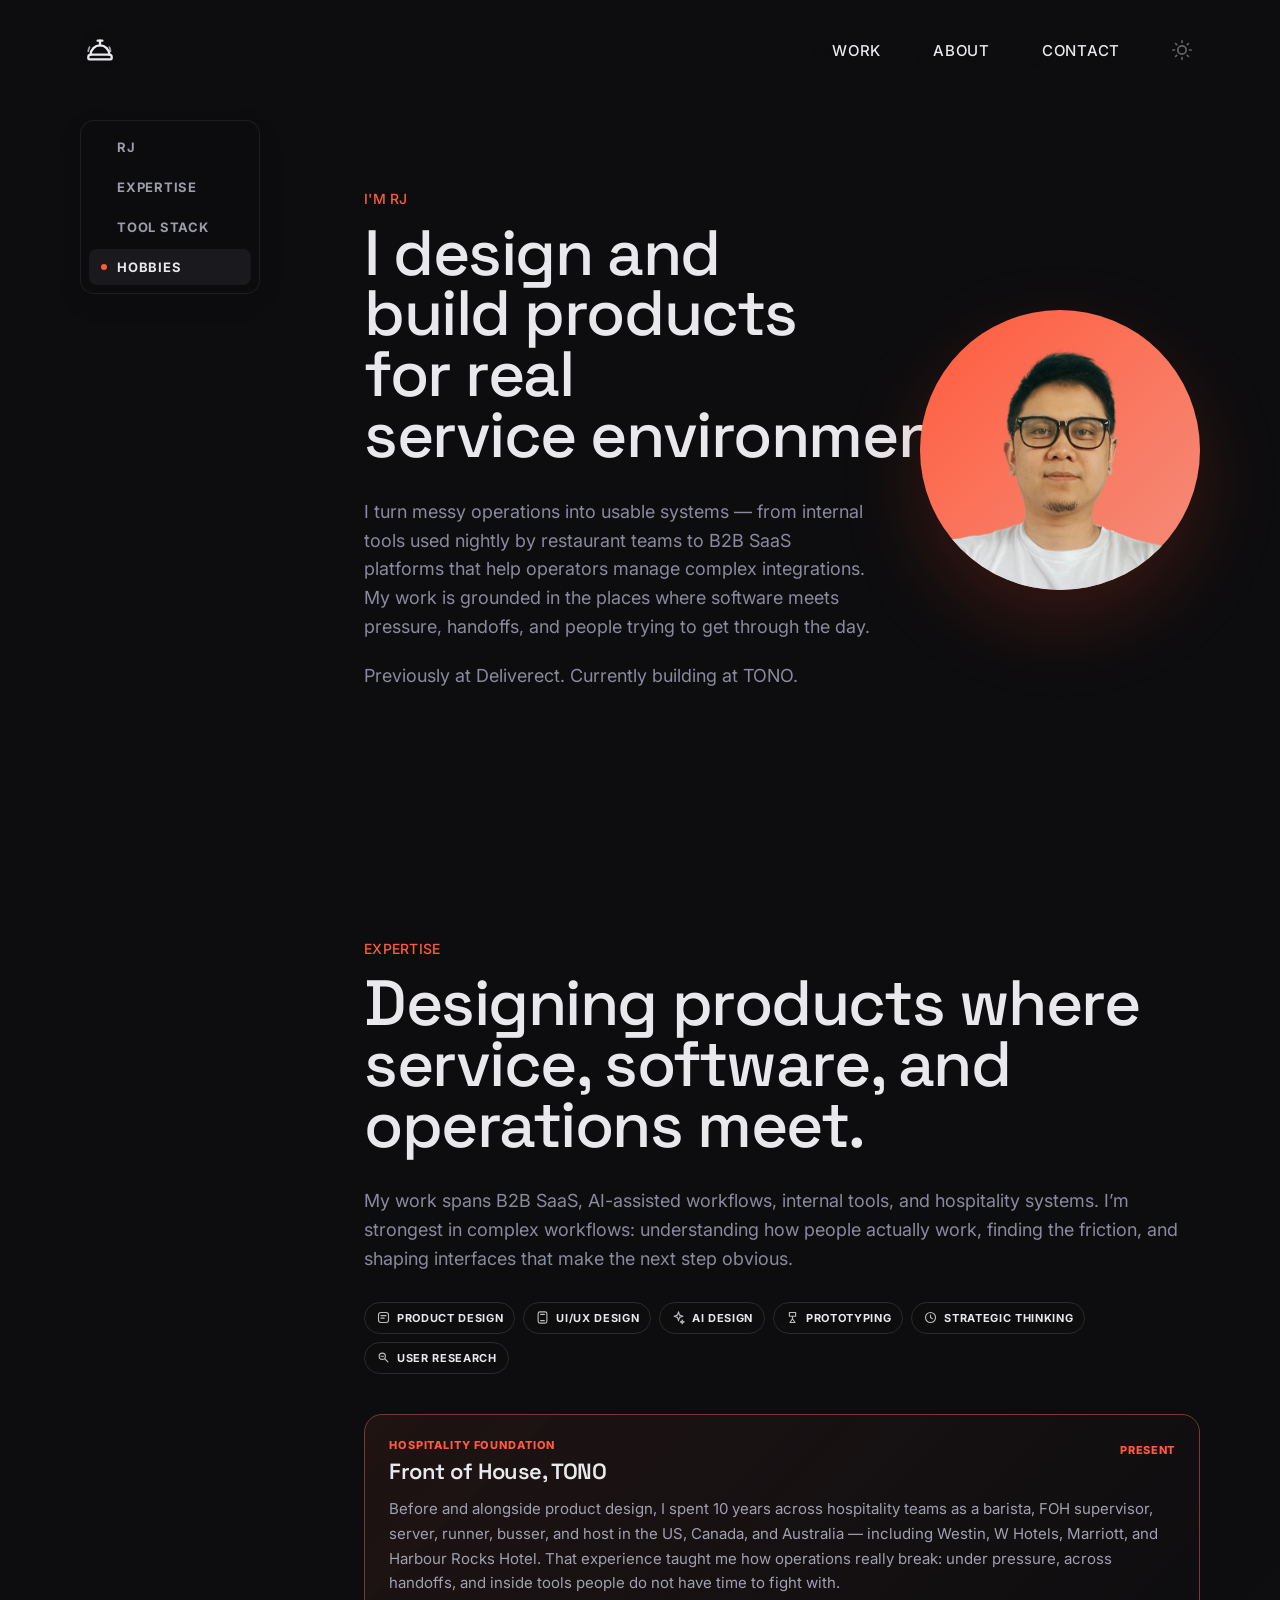
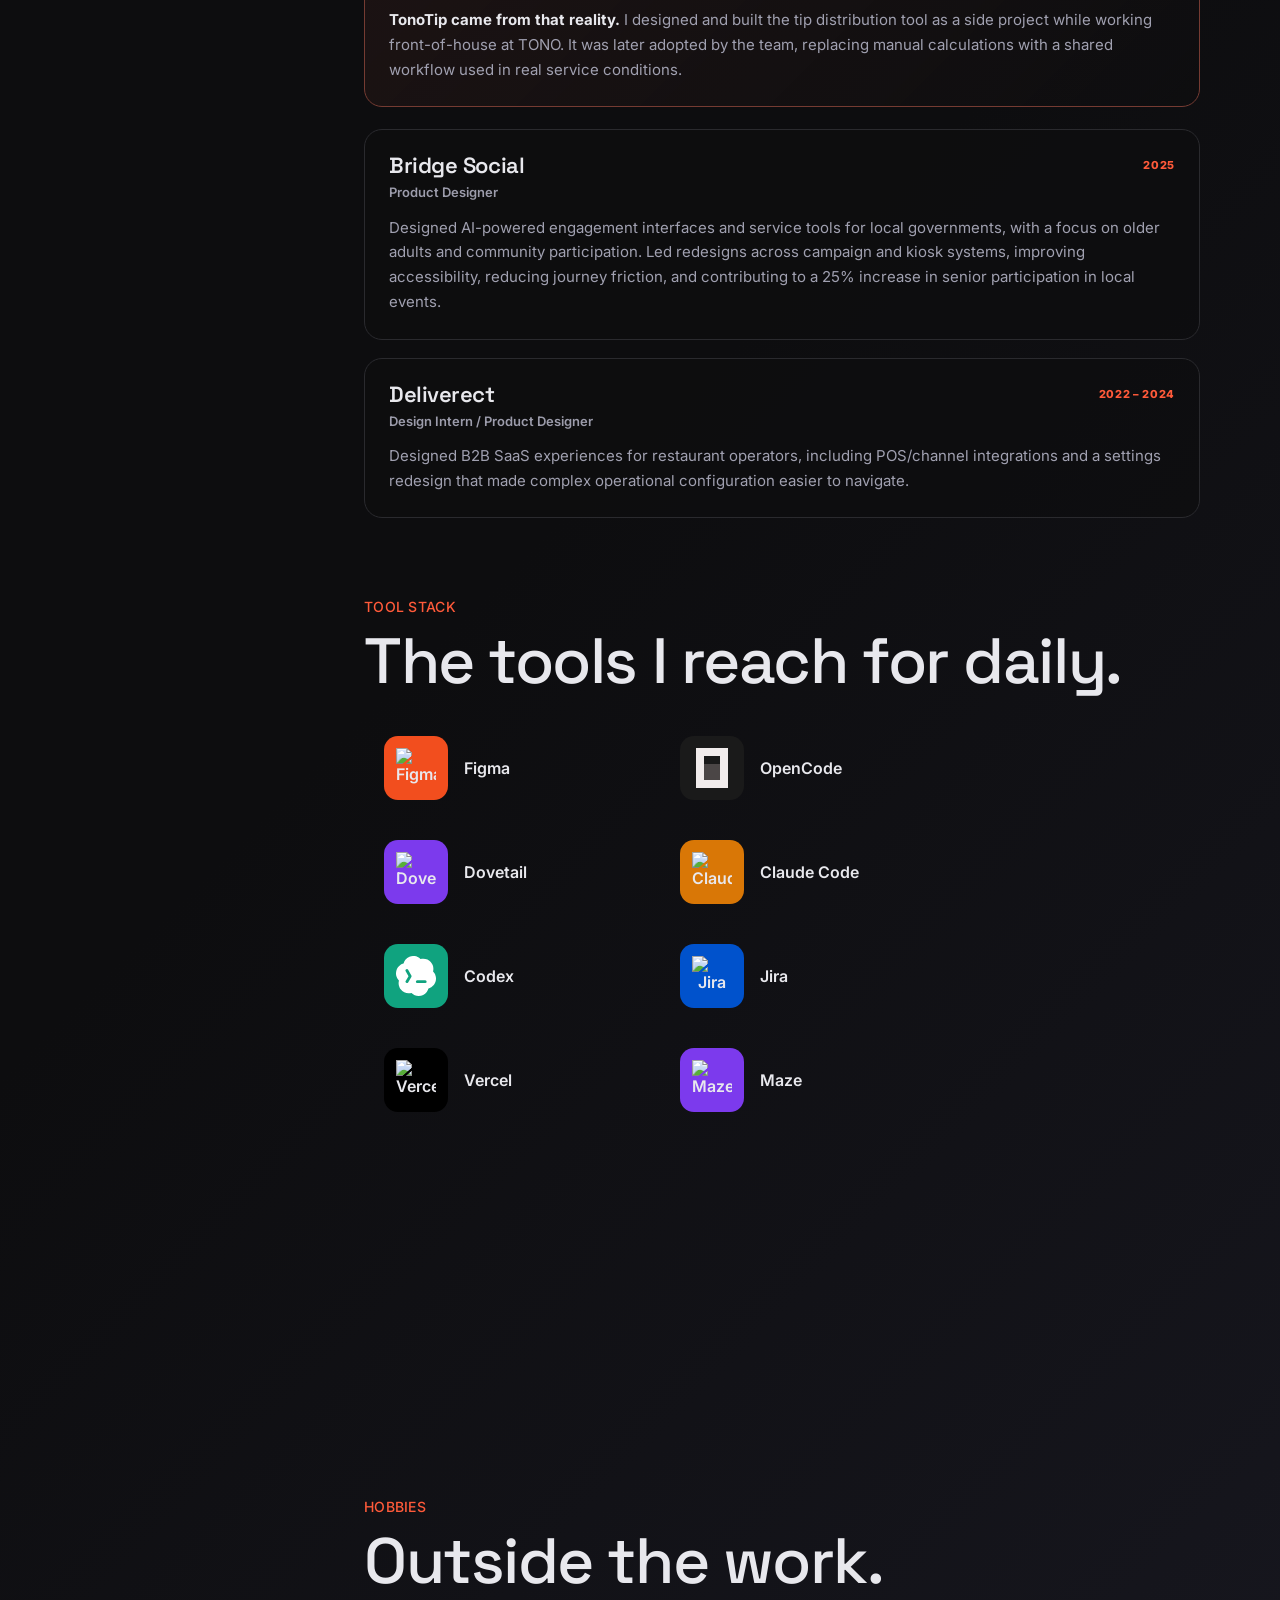
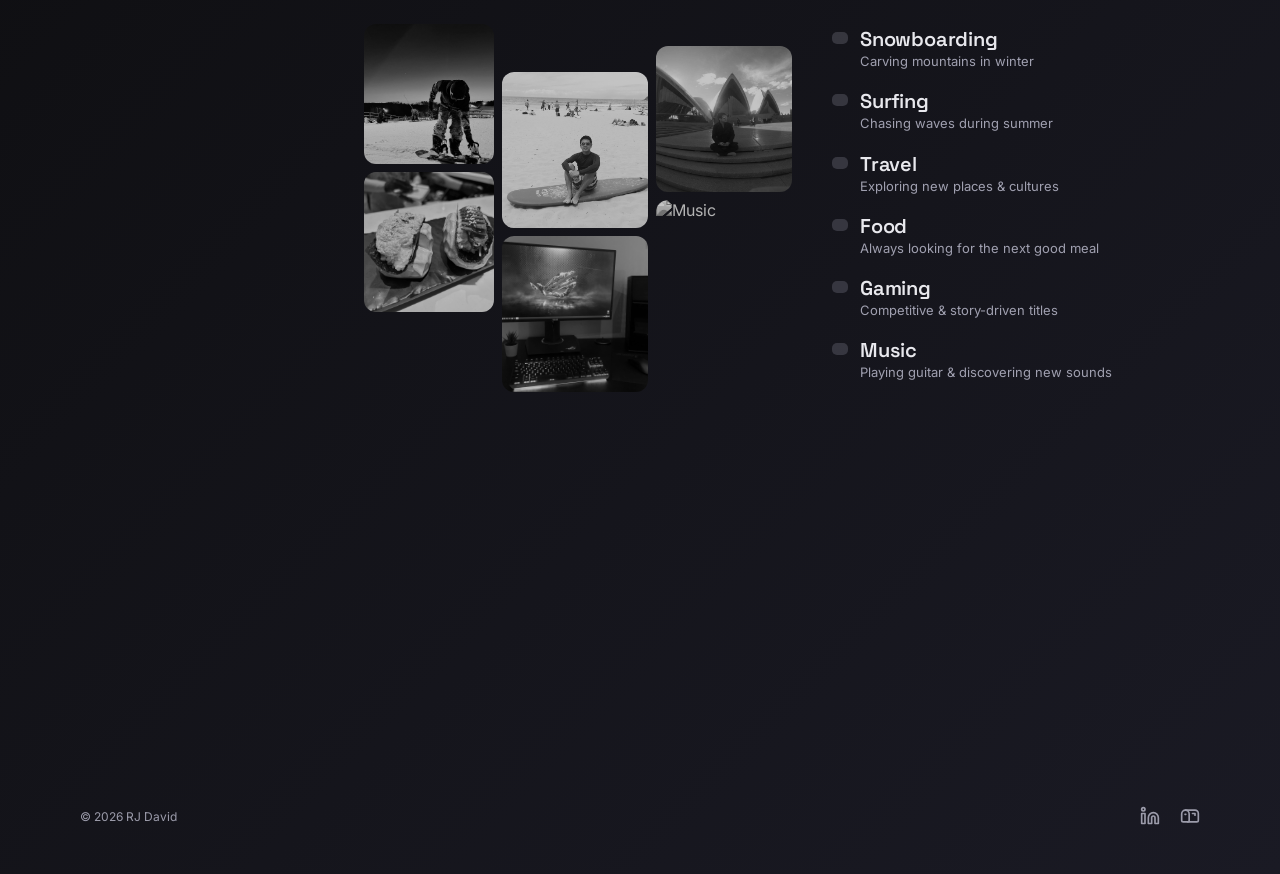
==== commit 634f796d: "Remove GitHub icon from footer" ====
--- a/about.html
+++ b/about.html
@@ -292,10 +292,7 @@
       <a href="https://www.linkedin.com/in/rj-david/" target="_blank" aria-label="LinkedIn">
         <svg class="li-icon" viewBox="0 0 24 24" fill="none" stroke="currentColor" stroke-width="2" stroke-linecap="round" stroke-linejoin="round"><path class="li-draw" d="M16 8a6 6 0 0 1 6 6v7h-4v-7a2 2 0 0 0-2-2 2 2 0 0 0-2 2v7h-4v-7a6 6 0 0 1 6-6z"/><rect class="li-draw" x="2" y="9" width="4" height="12"/><circle class="li-draw" cx="4" cy="4" r="2"/></svg>
       </a>
-      <a href="https://github.com/rjdavid23" target="_blank" aria-label="GitHub">
-        <svg class="gh-icon" viewBox="0 0 24 24" fill="none" stroke="currentColor" stroke-width="2" stroke-linecap="round" stroke-linejoin="round"><path class="gh-body" d="M15 22v-4a4.8 4.8 0 0 0-1-3.5c3 0 6-2 6-5.5.08-1.25-.27-2.48-1-3.5.28-1.15.28-2.35 0-3.5 0 0-1 0-3 1.5-2.64-.5-5.36-.5-8 0C6 2 5 2 5 2c-.3 1.15-.3 2.35 0 3.5A5.403 5.403 0 0 0 4 9c0 3.5 3 5.5 6 5.5-.39.49-.68 1.05-.85 1.65-.17.6-.22 1.23-.15 1.85v4"/><path class="gh-tail" d="M9 18c-4.51 2-5-2-7-2"/></svg>
-      </a>
-      <a href="mailto:rj.david@ymail.com" aria-label="Email">
+<a href="mailto:rj.david@ymail.com" aria-label="Email">
         <svg class="mailbox-icon" viewBox="0 0 24 24" fill="none" stroke="currentColor" stroke-width="2" stroke-linecap="round" stroke-linejoin="round" style="overflow: visible;"><path d="M22 17a2 2 0 0 1-2 2H4a2 2 0 0 1-2-2V9.5C2 7 4 5 6.5 5H18c2.2 0 4 1.8 4 4v8Z"/><path class="mailbox-flag" d="M18 11V9H15"/><path d="M6.5 5C9 5 11 7 11 9.5V17a2 2 0 0 1-2 2"/><line x1="6" x2="7" y1="10" y2="10"/></svg>
       </a>
     </div>
